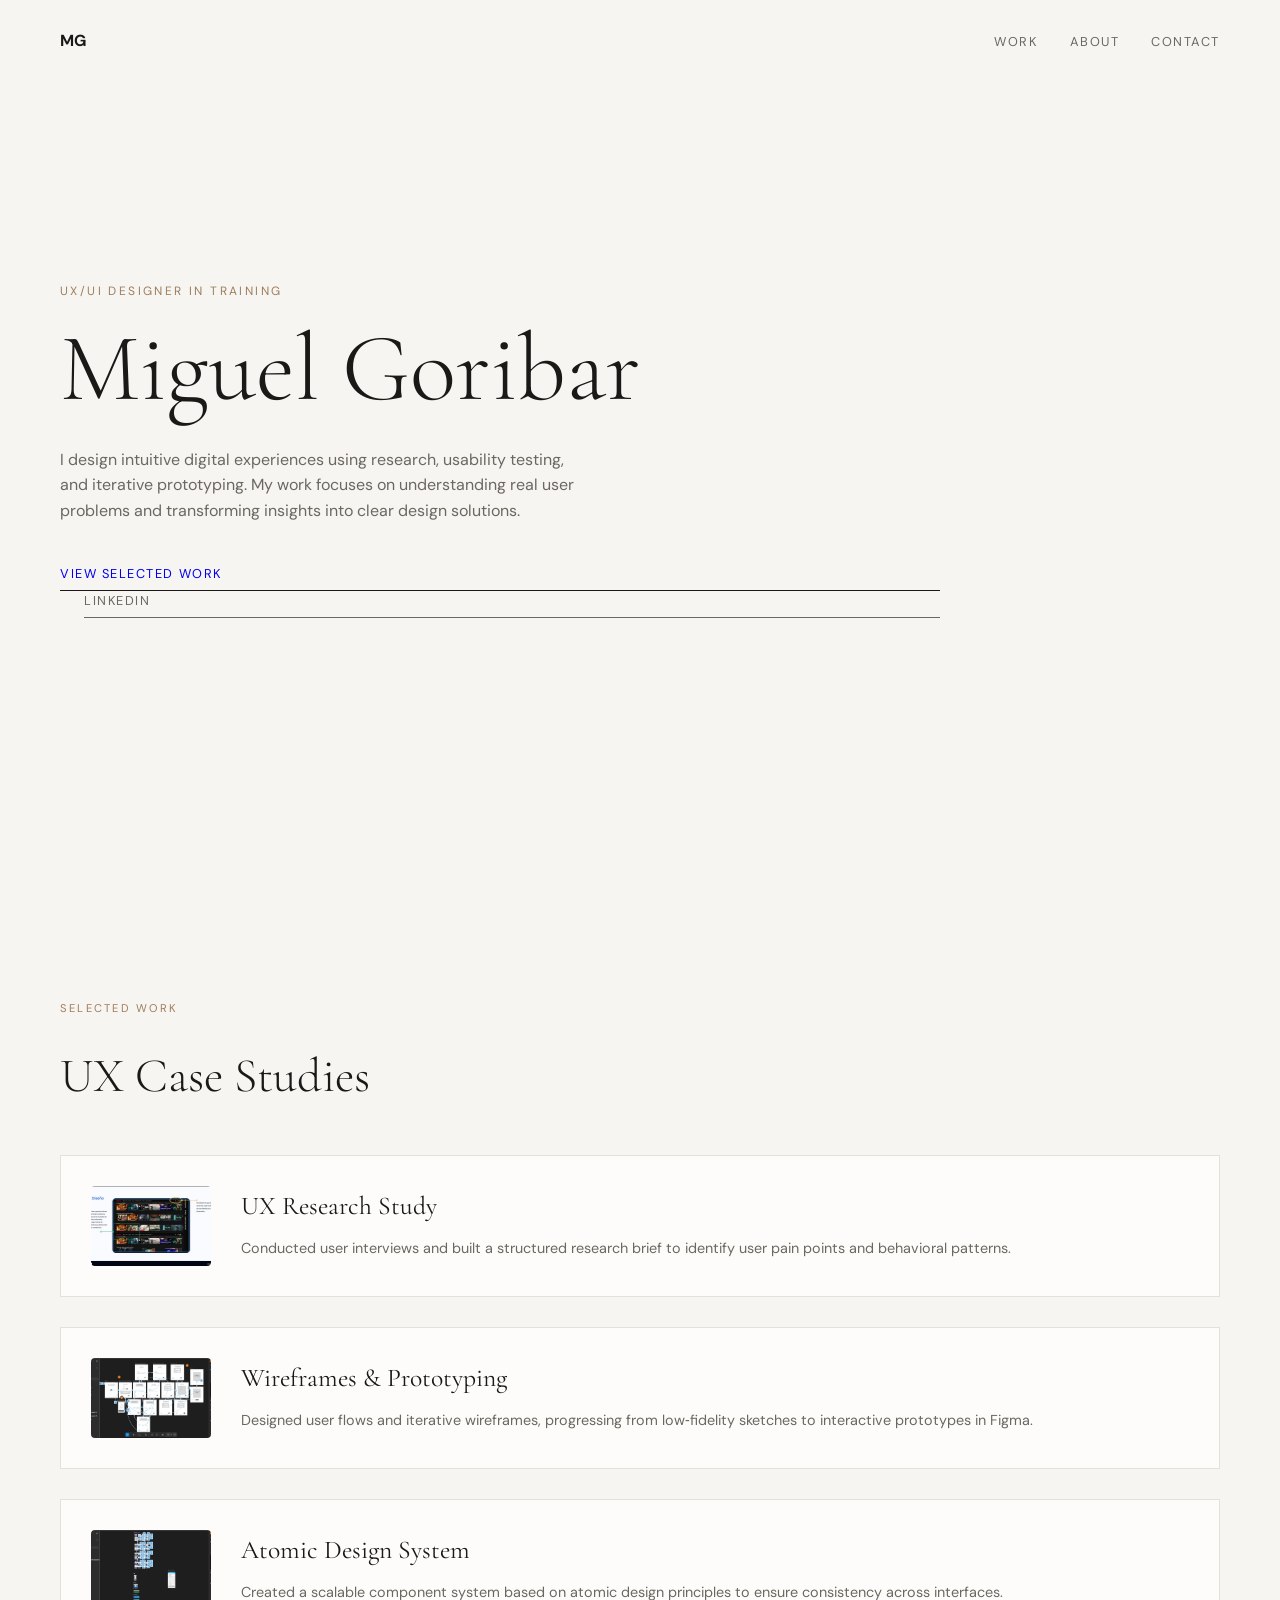
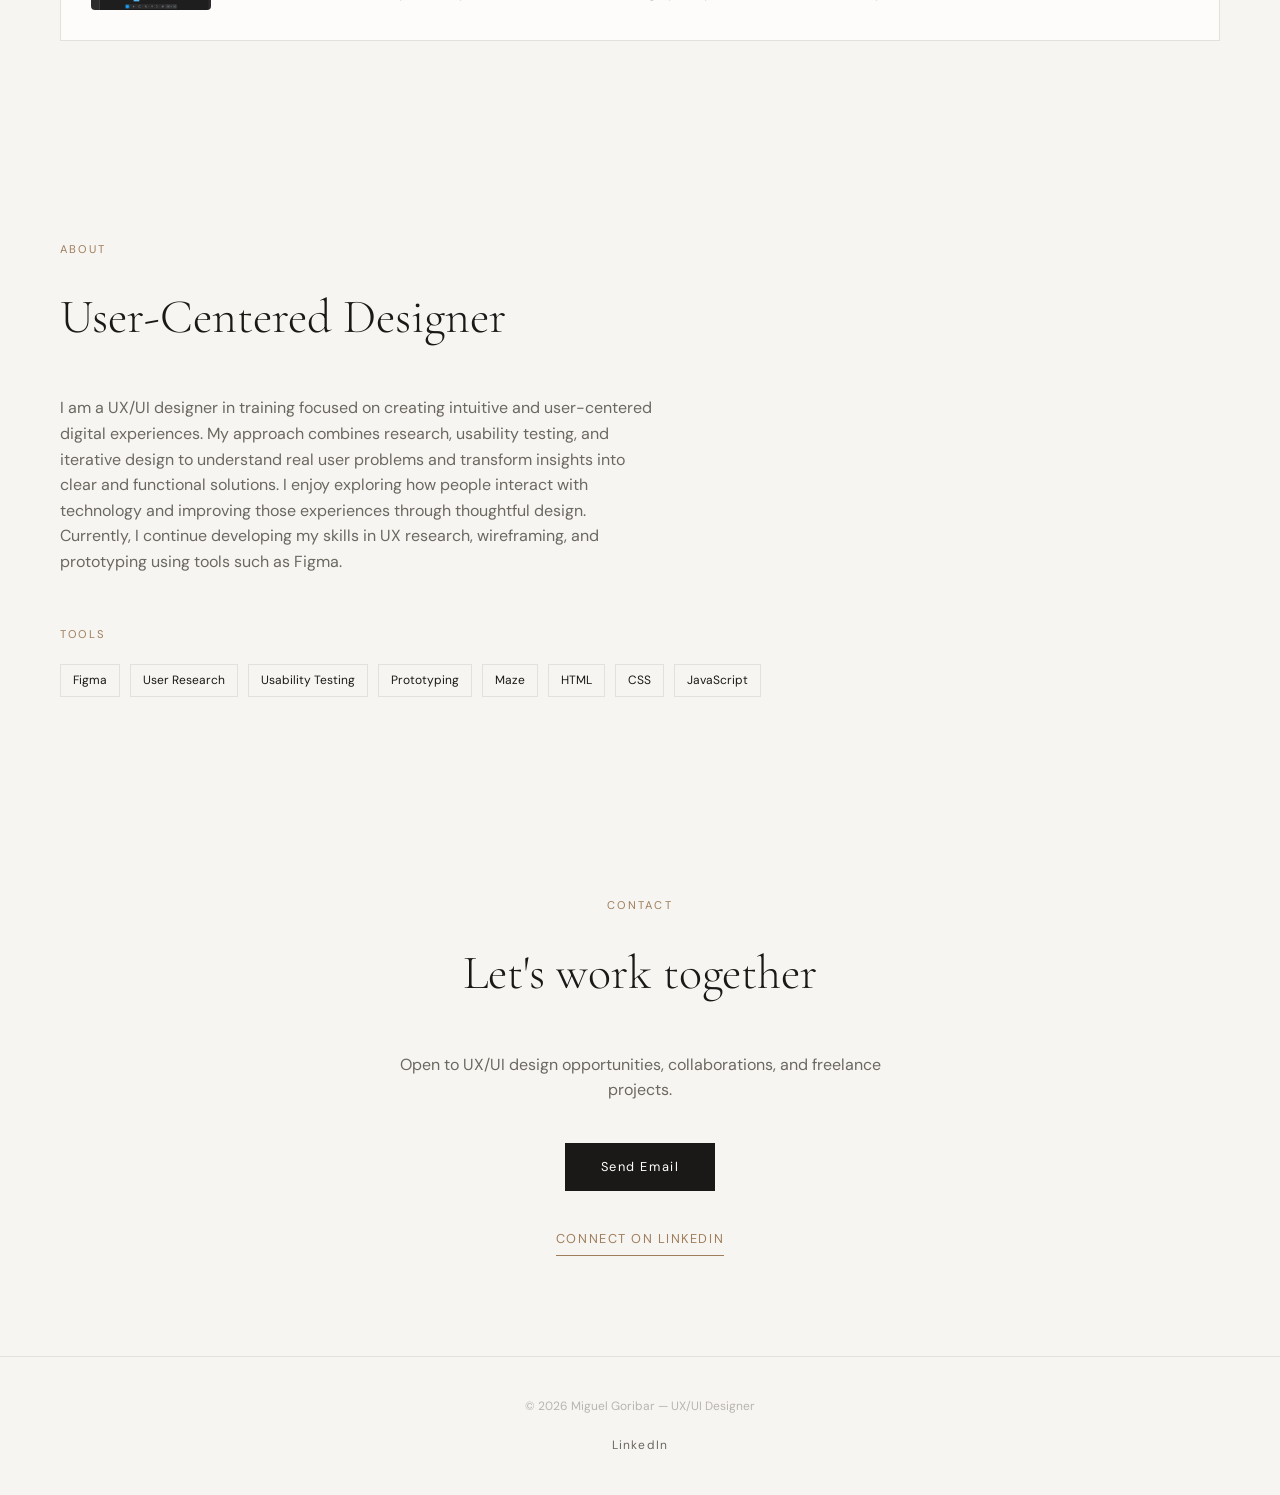
==== index.html @ 2a85ad06 "Add files via upload" ====
<!DOCTYPE html>
<html lang="en">
<head>
<meta charset="UTF-8">
<meta name="viewport" content="width=device-width, initial-scale=1.0">
<title>Miguel Goribar — UX/UI Designer</title>
<meta name="description" content="Portfolio of Miguel Goribar, a UX/UI Designer in training focused on research-driven design, usability, and intuitive digital experiences.">

<link href="https://fonts.googleapis.com/css2?family=Cormorant+Garamond:ital,wght@0,300;0,400;0,600;1,300;1,400&family=DM+Sans:wght@300;400;500&display=swap" rel="stylesheet">

<style>
*,*::before,*::after{box-sizing:border-box;margin:0;padding:0}

:root{
--bg:#F7F5F2;
--ink:#1A1917;
--ink-soft:#6B6860;
--ink-faint:#B8B5AF;
--accent:#C4A882;
--accent-dark:#9E7E5C;
--white:#FFFFFF;
--border:#E4E1DC;
--card-bg:#FDFCFA;
}

body{
background:var(--bg);
color:var(--ink);
font-family:'DM Sans',sans-serif;
line-height:1.6;
}

nav{
position:fixed;
top:0;
left:0;
right:0;
display:flex;
justify-content:space-between;
align-items:center;
padding:28px 60px;
background:rgba(247,245,242,0.9);
backdrop-filter:blur(10px);
z-index:100;
}

.nav-links{display:flex;gap:32px;list-style:none}
.nav-links a{text-decoration:none;color:var(--ink-soft);font-size:.8rem;letter-spacing:.12em;text-transform:uppercase}

#hero{
min-height:100vh;
display:flex;
flex-direction:column;
justify-content:center;
padding:0 60px;
max-width:1000px;
}

.hero-tag{
font-size:.75rem;
letter-spacing:.2em;
text-transform:uppercase;
color:var(--accent-dark);
margin-bottom:20px
}

h1{
font-family:'Cormorant Garamond',serif;
font-size:clamp(3rem,8vw,6rem);
font-weight:300;
line-height:1
}

.hero-desc{
margin-top:30px;
max-width:520px;
color:var(--ink-soft);
}

.hero-cta{
display:inline-block;
margin-top:40px;
text-decoration:none;
font-size:.8rem;
letter-spacing:.12em;
text-transform:uppercase;
border-bottom:1px solid var(--ink);
padding-bottom:6px
}

section{padding:100px 60px}

.section-label{
font-size:.7rem;
letter-spacing:.2em;
text-transform:uppercase;
color:var(--accent-dark);
margin-bottom:20px
}

h2{
font-family:'Cormorant Garamond',serif;
font-size:clamp(2rem,4vw,3rem);
font-weight:300;
margin-bottom:40px
}

.projects{
display:flex;
flex-direction:column;
gap:30px
}

.project-card{
display:grid;
grid-template-columns:120px 1fr;
gap:30px;
padding:30px;
background:var(--card-bg);
border:1px solid var(--border);
text-decoration:none;
color:inherit;
transition:.25s
}

.project-card:hover{border-color:var(--accent)}

.project-card img{
width:120px;
height:80px;
object-fit:cover;
border-radius:4px
}

.project-title{
font-family:'Cormorant Garamond',serif;
font-size:1.6rem;
margin-bottom:10px
}

.project-desc{
font-size:.9rem;
color:var(--ink-soft)
}

.skills{
display:flex;
flex-wrap:wrap;
gap:10px
}

.skill{
border:1px solid var(--border);
padding:6px 12px;
font-size:.75rem
}

#contact{text-align:center}

.contact-btn{
display:inline-block;
margin-top:40px;
padding:14px 36px;
background:var(--ink);
color:white;
text-decoration:none;
letter-spacing:.12em;
font-size:.8rem
}

footer{
padding:40px 60px;
border-top:1px solid var(--border);
font-size:.75rem;
color:var(--ink-faint);
text-align:center
}

@media(max-width:800px){
nav{padding:20px}
section{padding:80px 20px}
#hero{padding:0 20px}
.project-card{grid-template-columns:1fr}
.project-card img{width:100%;height:180px}
}

.linkedin-btn{
display:inline-block;
margin-left:24px;
text-decoration:none;
font-size:.8rem;
letter-spacing:.12em;
text-transform:uppercase;
border-bottom:1px solid var(--ink-soft);
padding-bottom:6px;
color:var(--ink-soft);
transition:.25s;
}

.linkedin-btn:hover{
color:var(--ink);
border-color:var(--ink);
}

.contact-linkedin{
display:inline-block;
margin-top:12px;
text-decoration:none;
font-size:.8rem;
letter-spacing:.12em;
text-transform:uppercase;
color:var(--accent-dark);
border-bottom:1px solid var(--accent-dark);
padding-bottom:6px;
}

.contact-linkedin:hover{
color:var(--ink);
border-color:var(--ink);
}

.footer-linkedin{
text-decoration:none;
color:var(--ink-soft);
font-size:.75rem;
letter-spacing:.1em;
}

.footer-linkedin:hover{
color:var(--ink);
}

/* --- Smooth Animations --- */

.hero-tag,
h1,
.hero-desc,
.hero-cta{
opacity:0;
transform:translateY(20px);
animation:fadeUp .8s ease forwards;
}

h1{animation-delay:.15s}
.hero-desc{animation-delay:.3s}
.hero-cta{animation-delay:.45s}

@keyframes fadeUp{
from{opacity:0;transform:translateY(20px)}
to{opacity:1;transform:translateY(0)}
}

.project-card{
transition:transform .35s ease, box-shadow .35s ease, border-color .25s ease;
}

.project-card:hover{
transform:translateY(-6px);
box-shadow:0 12px 30px rgba(0,0,0,0.06);
}

.reveal{
opacity:0;
transform:translateY(30px);
transition:all .8s ease;
}

.reveal.visible{
opacity:1;
transform:translateY(0);
}

.nav-links a{
position:relative;
}

.nav-links a::after{
content:"";
position:absolute;
left:0;
bottom:-6px;
width:0%;
height:1px;
background:var(--ink);
transition:width .3s ease;
}

.nav-links a:hover::after{
width:100%;
}

</style>

<script>

/* Scroll reveal animation */

const observer = new IntersectionObserver((entries)=>{
entries.forEach(entry=>{
if(entry.isIntersecting){
entry.target.classList.add("visible");
}
});
},{threshold:0.15});

window.addEventListener("DOMContentLoaded",()=>{

const sections=document.querySelectorAll("section, .project-card, .skills span");

sections.forEach(el=>{
el.classList.add("reveal");
observer.observe(el);
});

});

</script>
</head>

<body>

<nav>
<div><strong>MG</strong></div>
<ul class="nav-links">
<li><a href="#work">Work</a></li>
<li><a href="#about">About</a></li>
<li><a href="#contact">Contact</a></li>
</ul>
</nav>

<section id="hero">
<div class="hero-tag">UX/UI Designer in Training</div>
<h1>Miguel Goribar</h1>
<p class="hero-desc">
I design intuitive digital experiences using research, usability testing, and iterative prototyping. My work focuses on understanding real user problems and transforming insights into clear design solutions.
</p>
<a class="hero-cta" href="#work">View Selected Work</a>
<a class="linkedin-btn fade-up fade-delay-3"
href="https://linkedin.com/in/miguel-goribar"
target="_blank">
LinkedIn
</a>
</section>

<section id="work">
<div class="section-label">Selected Work</div>
<h2>UX Case Studies</h2>

<div class="projects">

<a class="project-card" href="project-research.html">
<img src="images/research-project.jpg" alt="UX research case study preview">
<div>
<div class="project-title">UX Research Study</div>
<p class="project-desc">Conducted user interviews and built a structured research brief to identify user pain points and behavioral patterns.</p>
</div>
</a>

<a class="project-card" href="project-wireframe.html">
<img src="images/wireframe-project.jpg" alt="Wireframe and prototype design preview">
<div>
<div class="project-title">Wireframes & Prototyping</div>
<p class="project-desc">Designed user flows and iterative wireframes, progressing from low‑fidelity sketches to interactive prototypes in Figma.</p>
</div>
</a>

<a class="project-card" href="project-design-system.html">
<img src="images/design-system.jpg" alt="Atomic design system project preview">
<div>
<div class="project-title">Atomic Design System</div>
<p class="project-desc">Created a scalable component system based on atomic design principles to ensure consistency across interfaces.</p>
</div>
</a>

</div>
</section>

<section id="about">
<div class="section-label">About</div>
<h2>User‑Centered Designer</h2>
<p style="max-width:600px;color:var(--ink-soft)">

I am a UX/UI designer in training focused on creating intuitive and user-centered digital experiences. My approach combines research, usability testing, and iterative design to understand real user problems and transform insights into clear and functional solutions. I enjoy exploring how people interact with technology and improving those experiences through thoughtful design. Currently, I continue developing my skills in UX research, wireframing, and prototyping using tools such as Figma.
</p>

<br><br>

<div class="section-label">Tools</div>
<div class="skills">
<span class="skill">Figma</span>
<span class="skill">User Research</span>
<span class="skill">Usability Testing</span>
<span class="skill">Prototyping</span>
<span class="skill">Maze</span>
<span class="skill">HTML</span>
<span class="skill">CSS</span>
<span class="skill">JavaScript</span>
</div>
</section>

<section id="contact">
<div class="section-label">Contact</div>
<h2>Let's work together</h2>
<p style="color:var(--ink-soft);max-width:500px;margin:auto">
Open to UX/UI design opportunities, collaborations, and freelance projects.
</p>
<a class="contact-btn" href="mailto:gorilaz_258@hotmail.com">Send Email</a>
<br><br>

<a class="contact-linkedin"
href="https://linkedin.com/in/miguel-goribar"
target="_blank">
Connect on LinkedIn
</a>
</section>

<footer>

© 2026 Miguel Goribar — UX/UI Designer

<br><br>

<a class="footer-linkedin"
href="https://linkedin.com/in/miguel-goribar"
target="_blank">
LinkedIn
</a>

</footer>

</body>
</html>
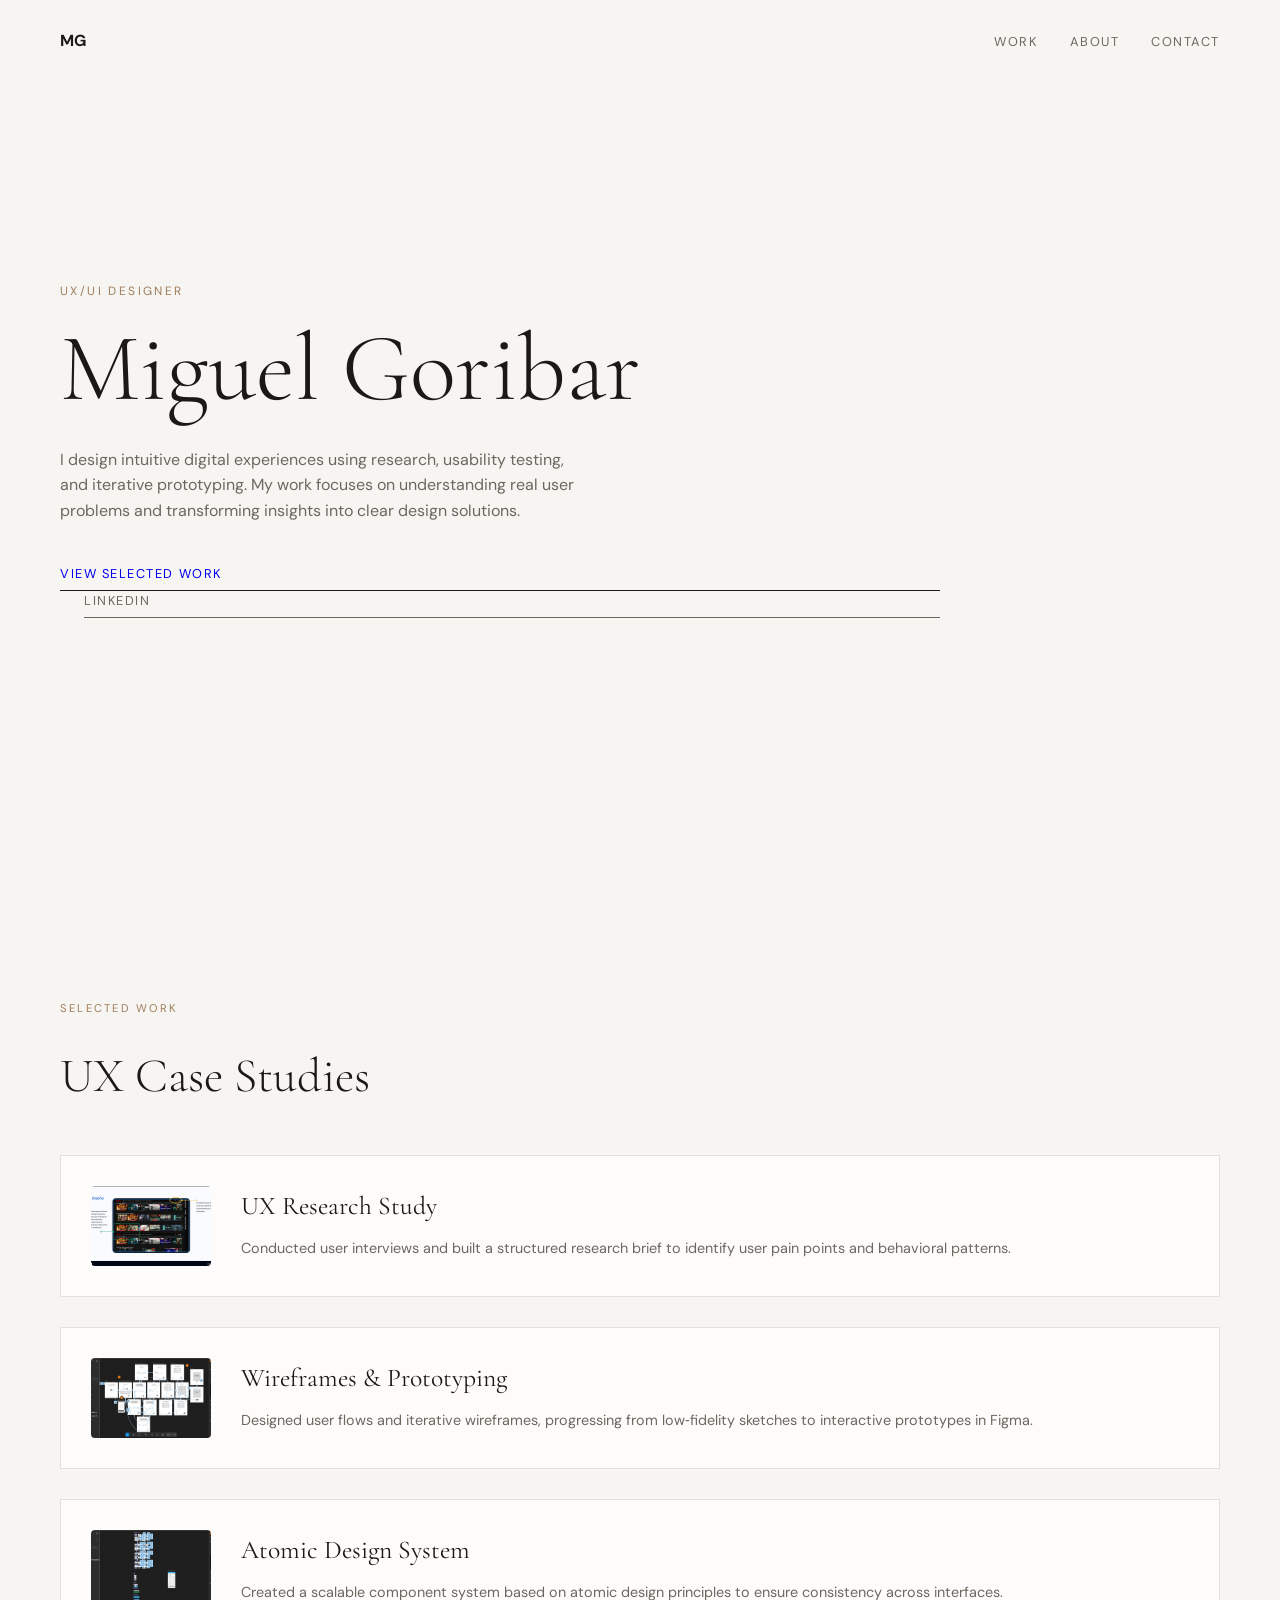
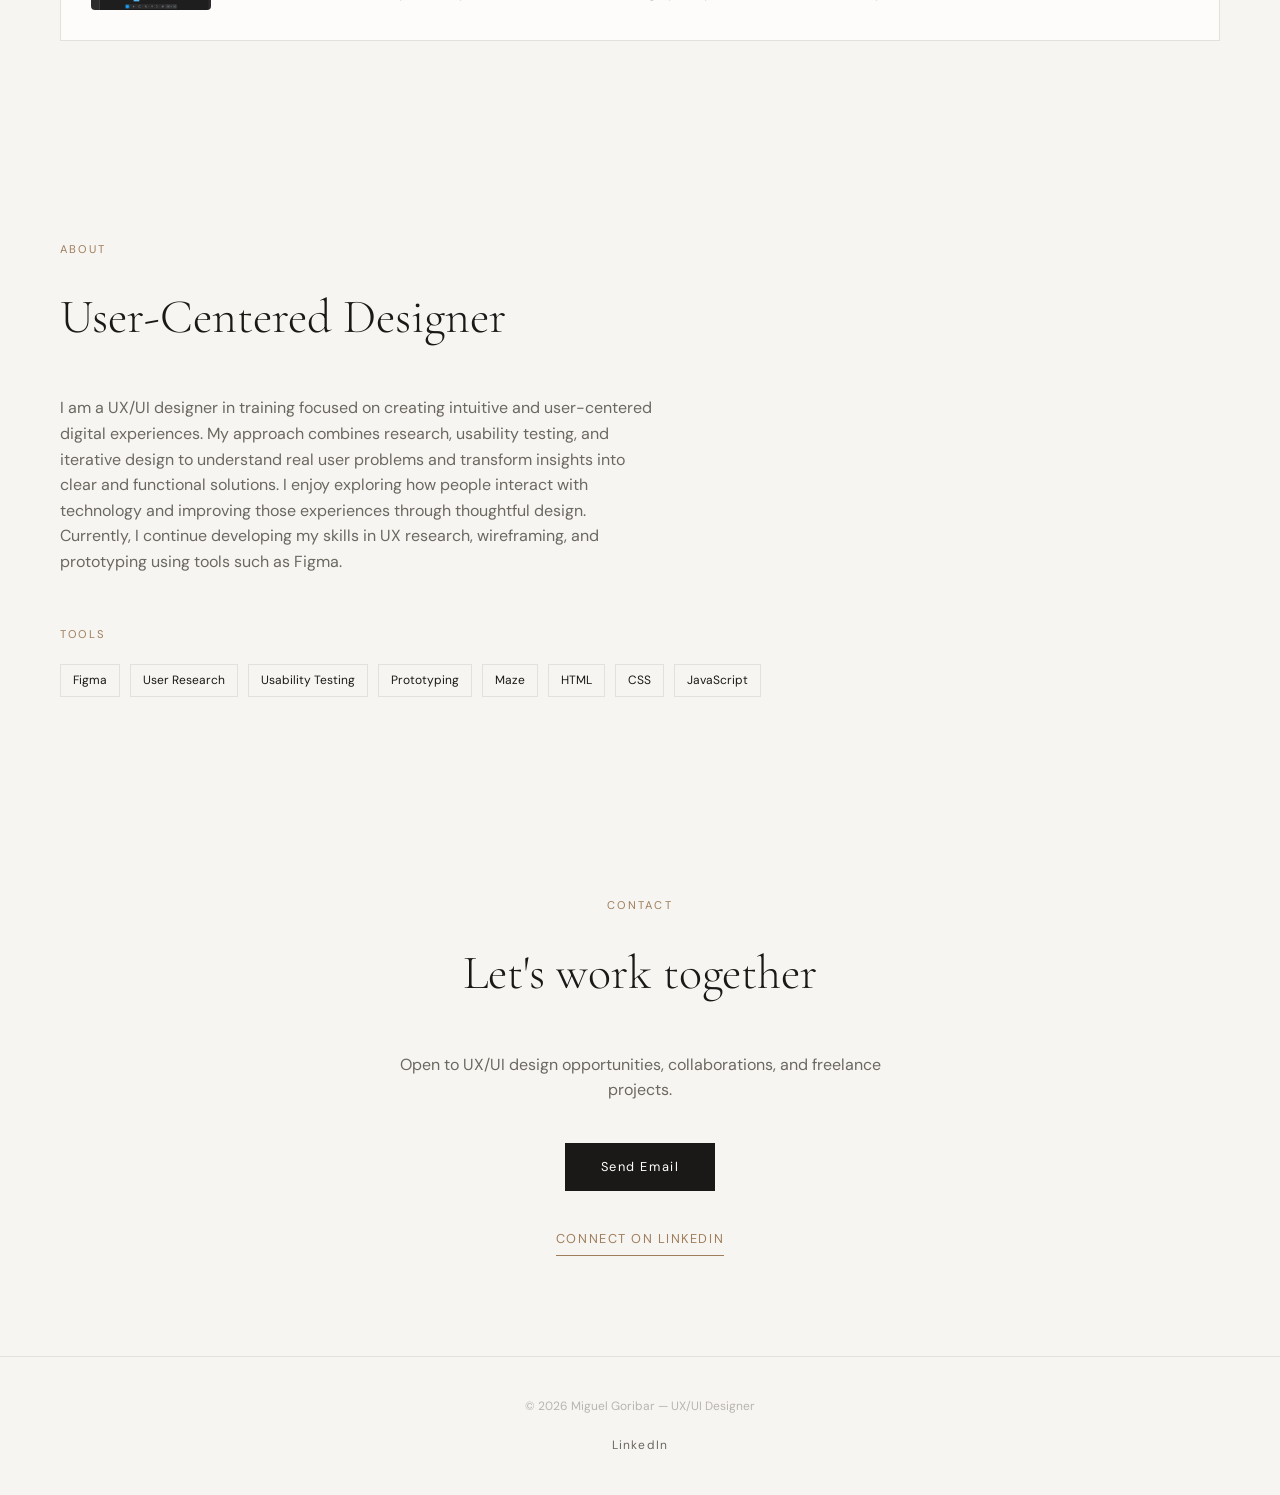
==== commit e435e968: "Add files via upload" ====
--- a/index.html
+++ b/index.html
@@ -329,7 +329,7 @@
 </nav>
 
 <section id="hero">
-<div class="hero-tag">UX/UI Designer in Training</div>
+<div class="hero-tag">UX/UI Designer </div>
 <h1>Miguel Goribar</h1>
 <p class="hero-desc">
 I design intuitive digital experiences using research, usability testing, and iterative prototyping. My work focuses on understanding real user problems and transforming insights into clear design solutions.
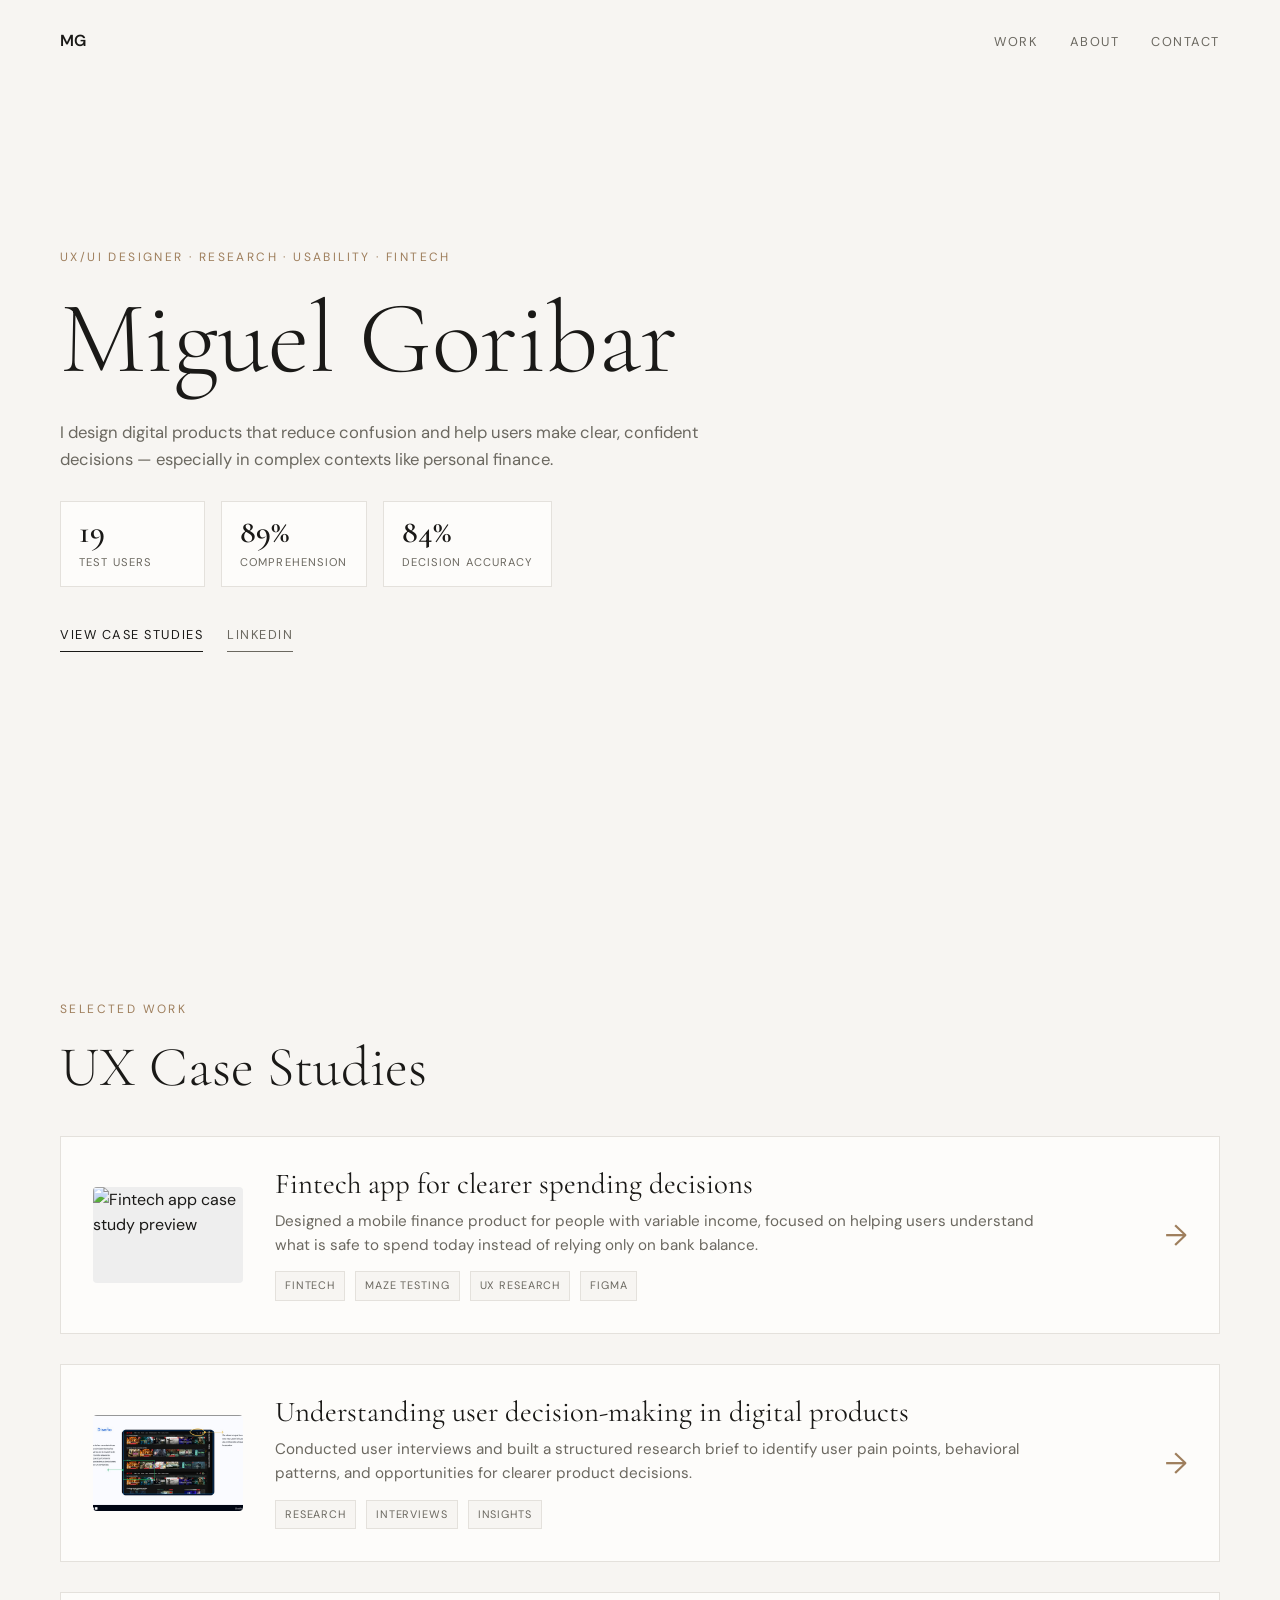
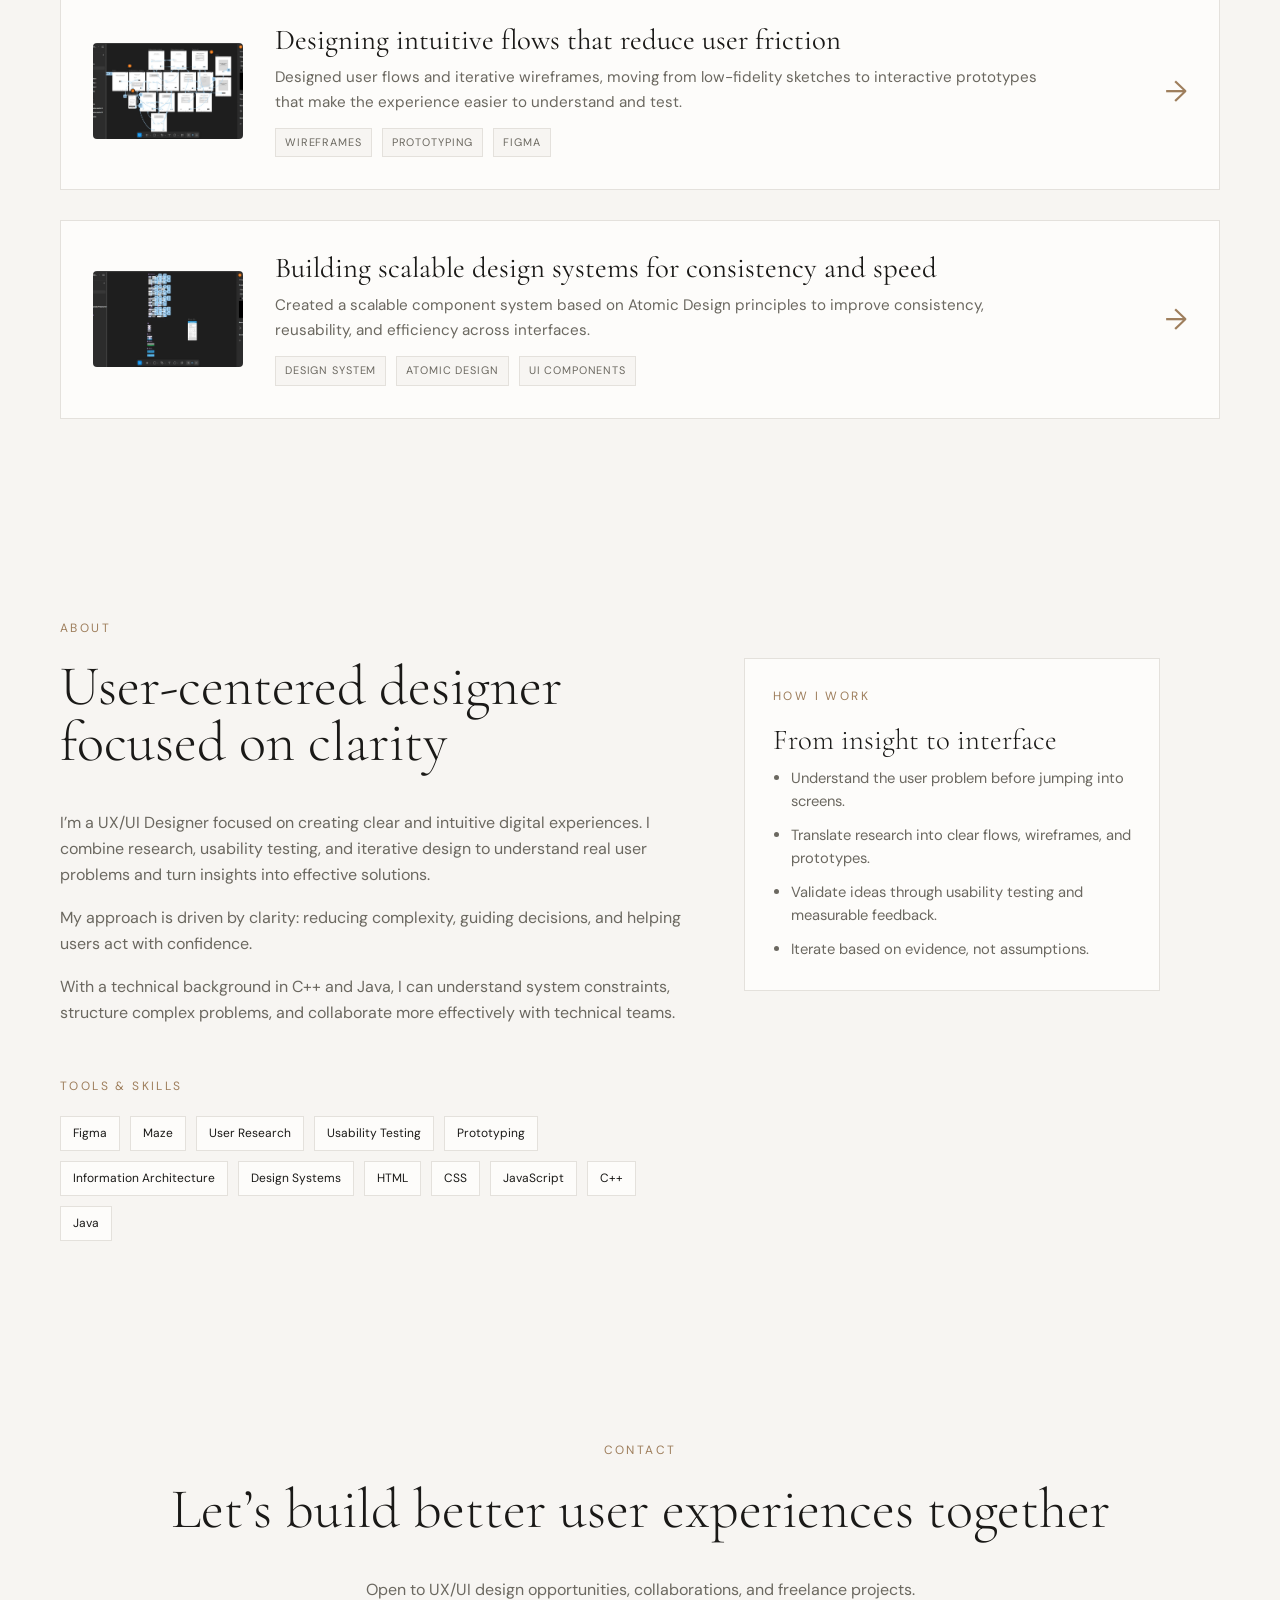
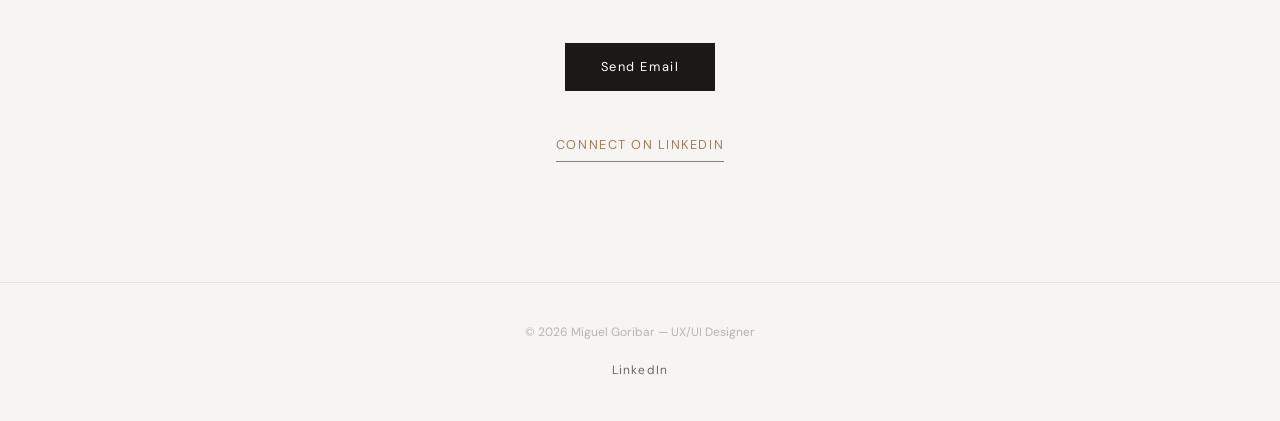
==== commit 90eff8e7: "Add files via upload" ====
--- a/index.html
+++ b/index.html
@@ -1,432 +1,370 @@
-<!DOCTYPE html>
-<html lang="en">
-<head>
-<meta charset="UTF-8">
-<meta name="viewport" content="width=device-width, initial-scale=1.0">
-<title>Miguel Goribar — UX/UI Designer</title>
-<meta name="description" content="Portfolio of Miguel Goribar, a UX/UI Designer in training focused on research-driven design, usability, and intuitive digital experiences.">
-
-<link href="https://fonts.googleapis.com/css2?family=Cormorant+Garamond:ital,wght@0,300;0,400;0,600;1,300;1,400&family=DM+Sans:wght@300;400;500&display=swap" rel="stylesheet">
-
-<style>
-*,*::before,*::after{box-sizing:border-box;margin:0;padding:0}
-
-:root{
---bg:#F7F5F2;
---ink:#1A1917;
---ink-soft:#6B6860;
---ink-faint:#B8B5AF;
---accent:#C4A882;
---accent-dark:#9E7E5C;
---white:#FFFFFF;
---border:#E4E1DC;
---card-bg:#FDFCFA;
-}
-
-body{
-background:var(--bg);
-color:var(--ink);
-font-family:'DM Sans',sans-serif;
-line-height:1.6;
-}
-
-nav{
-position:fixed;
-top:0;
-left:0;
-right:0;
-display:flex;
-justify-content:space-between;
-align-items:center;
-padding:28px 60px;
-background:rgba(247,245,242,0.9);
-backdrop-filter:blur(10px);
-z-index:100;
-}
-
-.nav-links{display:flex;gap:32px;list-style:none}
-.nav-links a{text-decoration:none;color:var(--ink-soft);font-size:.8rem;letter-spacing:.12em;text-transform:uppercase}
-
-#hero{
-min-height:100vh;
-display:flex;
-flex-direction:column;
-justify-content:center;
-padding:0 60px;
-max-width:1000px;
-}
-
-.hero-tag{
-font-size:.75rem;
-letter-spacing:.2em;
-text-transform:uppercase;
-color:var(--accent-dark);
-margin-bottom:20px
-}
-
-h1{
-font-family:'Cormorant Garamond',serif;
-font-size:clamp(3rem,8vw,6rem);
-font-weight:300;
-line-height:1
-}
-
-.hero-desc{
-margin-top:30px;
-max-width:520px;
-color:var(--ink-soft);
-}
-
-.hero-cta{
-display:inline-block;
-margin-top:40px;
-text-decoration:none;
-font-size:.8rem;
-letter-spacing:.12em;
-text-transform:uppercase;
-border-bottom:1px solid var(--ink);
-padding-bottom:6px
-}
-
-section{padding:100px 60px}
-
-.section-label{
-font-size:.7rem;
-letter-spacing:.2em;
-text-transform:uppercase;
-color:var(--accent-dark);
-margin-bottom:20px
-}
-
-h2{
-font-family:'Cormorant Garamond',serif;
-font-size:clamp(2rem,4vw,3rem);
-font-weight:300;
-margin-bottom:40px
-}
-
-.projects{
-display:flex;
-flex-direction:column;
-gap:30px
-}
-
-.project-card{
-display:grid;
-grid-template-columns:120px 1fr;
-gap:30px;
-padding:30px;
-background:var(--card-bg);
-border:1px solid var(--border);
-text-decoration:none;
-color:inherit;
-transition:.25s
-}
-
-.project-card:hover{border-color:var(--accent)}
-
-.project-card img{
-width:120px;
-height:80px;
-object-fit:cover;
-border-radius:4px
-}
-
-.project-title{
-font-family:'Cormorant Garamond',serif;
-font-size:1.6rem;
-margin-bottom:10px
-}
-
-.project-desc{
-font-size:.9rem;
-color:var(--ink-soft)
-}
-
-.skills{
-display:flex;
-flex-wrap:wrap;
-gap:10px
-}
-
-.skill{
-border:1px solid var(--border);
-padding:6px 12px;
-font-size:.75rem
-}
-
-#contact{text-align:center}
-
-.contact-btn{
-display:inline-block;
-margin-top:40px;
-padding:14px 36px;
-background:var(--ink);
-color:white;
-text-decoration:none;
-letter-spacing:.12em;
-font-size:.8rem
-}
-
-footer{
-padding:40px 60px;
-border-top:1px solid var(--border);
-font-size:.75rem;
-color:var(--ink-faint);
-text-align:center
-}
-
-@media(max-width:800px){
-nav{padding:20px}
-section{padding:80px 20px}
-#hero{padding:0 20px}
-.project-card{grid-template-columns:1fr}
-.project-card img{width:100%;height:180px}
-}
-
-.linkedin-btn{
-display:inline-block;
-margin-left:24px;
-text-decoration:none;
-font-size:.8rem;
-letter-spacing:.12em;
-text-transform:uppercase;
-border-bottom:1px solid var(--ink-soft);
-padding-bottom:6px;
-color:var(--ink-soft);
-transition:.25s;
-}
-
-.linkedin-btn:hover{
-color:var(--ink);
-border-color:var(--ink);
-}
-
-.contact-linkedin{
-display:inline-block;
-margin-top:12px;
-text-decoration:none;
-font-size:.8rem;
-letter-spacing:.12em;
-text-transform:uppercase;
-color:var(--accent-dark);
-border-bottom:1px solid var(--accent-dark);
-padding-bottom:6px;
-}
-
-.contact-linkedin:hover{
-color:var(--ink);
-border-color:var(--ink);
-}
-
-.footer-linkedin{
-text-decoration:none;
-color:var(--ink-soft);
-font-size:.75rem;
-letter-spacing:.1em;
-}
-
-.footer-linkedin:hover{
-color:var(--ink);
-}
-
-/* --- Smooth Animations --- */
-
-.hero-tag,
-h1,
-.hero-desc,
-.hero-cta{
-opacity:0;
-transform:translateY(20px);
-animation:fadeUp .8s ease forwards;
-}
-
-h1{animation-delay:.15s}
-.hero-desc{animation-delay:.3s}
-.hero-cta{animation-delay:.45s}
-
-@keyframes fadeUp{
-from{opacity:0;transform:translateY(20px)}
-to{opacity:1;transform:translateY(0)}
-}
-
-.project-card{
-transition:transform .35s ease, box-shadow .35s ease, border-color .25s ease;
-}
-
-.project-card:hover{
-transform:translateY(-6px);
-box-shadow:0 12px 30px rgba(0,0,0,0.06);
-}
-
-.reveal{
-opacity:0;
-transform:translateY(30px);
-transition:all .8s ease;
-}
-
-.reveal.visible{
-opacity:1;
-transform:translateY(0);
-}
-
-.nav-links a{
-position:relative;
-}
-
-.nav-links a::after{
-content:"";
-position:absolute;
-left:0;
-bottom:-6px;
-width:0%;
-height:1px;
-background:var(--ink);
-transition:width .3s ease;
-}
-
-.nav-links a:hover::after{
-width:100%;
-}
-
-</style>
-
-<script>
-
-/* Scroll reveal animation */
-
-const observer = new IntersectionObserver((entries)=>{
-entries.forEach(entry=>{
-if(entry.isIntersecting){
-entry.target.classList.add("visible");
-}
-});
-},{threshold:0.15});
-
-window.addEventListener("DOMContentLoaded",()=>{
-
-const sections=document.querySelectorAll("section, .project-card, .skills span");
-
-sections.forEach(el=>{
-el.classList.add("reveal");
-observer.observe(el);
-});
-
-});
-
-</script>
-</head>
-
-<body>
-
-<nav>
-<div><strong>MG</strong></div>
-<ul class="nav-links">
-<li><a href="#work">Work</a></li>
-<li><a href="#about">About</a></li>
-<li><a href="#contact">Contact</a></li>
-</ul>
-</nav>
-
-<section id="hero">
-<div class="hero-tag">UX/UI Designer </div>
-<h1>Miguel Goribar</h1>
-<p class="hero-desc">
-I design intuitive digital experiences using research, usability testing, and iterative prototyping. My work focuses on understanding real user problems and transforming insights into clear design solutions.
-</p>
-<a class="hero-cta" href="#work">View Selected Work</a>
-<a class="linkedin-btn fade-up fade-delay-3"
-href="https://linkedin.com/in/miguel-goribar"
-target="_blank">
-LinkedIn
-</a>
-</section>
-
-<section id="work">
-<div class="section-label">Selected Work</div>
-<h2>UX Case Studies</h2>
-
-<div class="projects">
-
-<a class="project-card" href="project-research.html">
-<img src="images/research-project.jpg" alt="UX research case study preview">
-<div>
-<div class="project-title">UX Research Study</div>
-<p class="project-desc">Conducted user interviews and built a structured research brief to identify user pain points and behavioral patterns.</p>
-</div>
-</a>
-
-<a class="project-card" href="project-wireframe.html">
-<img src="images/wireframe-project.jpg" alt="Wireframe and prototype design preview">
-<div>
-<div class="project-title">Wireframes & Prototyping</div>
-<p class="project-desc">Designed user flows and iterative wireframes, progressing from low‑fidelity sketches to interactive prototypes in Figma.</p>
-</div>
-</a>
-
-<a class="project-card" href="project-design-system.html">
-<img src="images/design-system.jpg" alt="Atomic design system project preview">
-<div>
-<div class="project-title">Atomic Design System</div>
-<p class="project-desc">Created a scalable component system based on atomic design principles to ensure consistency across interfaces.</p>
-</div>
-</a>
-
-</div>
-</section>
-
-<section id="about">
-<div class="section-label">About</div>
-<h2>User‑Centered Designer</h2>
-<p style="max-width:600px;color:var(--ink-soft)">
-
-I am a UX/UI designer in training focused on creating intuitive and user-centered digital experiences. My approach combines research, usability testing, and iterative design to understand real user problems and transform insights into clear and functional solutions. I enjoy exploring how people interact with technology and improving those experiences through thoughtful design. Currently, I continue developing my skills in UX research, wireframing, and prototyping using tools such as Figma.
-</p>
-
-<br><br>
-
-<div class="section-label">Tools</div>
-<div class="skills">
-<span class="skill">Figma</span>
-<span class="skill">User Research</span>
-<span class="skill">Usability Testing</span>
-<span class="skill">Prototyping</span>
-<span class="skill">Maze</span>
-<span class="skill">HTML</span>
-<span class="skill">CSS</span>
-<span class="skill">JavaScript</span>
-</div>
-</section>
-
-<section id="contact">
-<div class="section-label">Contact</div>
-<h2>Let's work together</h2>
-<p style="color:var(--ink-soft);max-width:500px;margin:auto">
-Open to UX/UI design opportunities, collaborations, and freelance projects.
-</p>
-<a class="contact-btn" href="mailto:gorilaz_258@hotmail.com">Send Email</a>
-<br><br>
-
-<a class="contact-linkedin"
-href="https://linkedin.com/in/miguel-goribar"
-target="_blank">
-Connect on LinkedIn
-</a>
-</section>
-
-<footer>
-
-© 2026 Miguel Goribar — UX/UI Designer
-
-<br><br>
-
-<a class="footer-linkedin"
-href="https://linkedin.com/in/miguel-goribar"
-target="_blank">
-LinkedIn
-</a>
-
-</footer>
-
-</body>
-</html>
+<!DOCTYPE html>
+<html lang="en">
+<head>
+<meta charset="UTF-8">
+<meta name="viewport" content="width=device-width, initial-scale=1.0">
+<title>Miguel Goribar — UX/UI Designer</title>
+<meta name="description" content="Portfolio of Miguel Goribar, UX/UI Designer focused on research-driven design, usability testing, fintech, and decision-focused digital products.">
+<meta name="keywords" content="UX UI Designer, UX Research, Usability Testing, Figma, Maze, Fintech, Product Design, User-Centered Design, Design Systems">
+
+<link href="https://fonts.googleapis.com/css2?family=Cormorant+Garamond:ital,wght@0,300;0,400;0,600;1,300;1,400&family=DM+Sans:wght@300;400;500;600&display=swap" rel="stylesheet">
+
+<style>
+*,*::before,*::after{box-sizing:border-box;margin:0;padding:0}
+
+:root{
+--bg:#F7F5F2;
+--ink:#1A1917;
+--ink-soft:#6B6860;
+--ink-faint:#B8B5AF;
+--accent:#C4A882;
+--accent-dark:#9E7E5C;
+--white:#FFFFFF;
+--border:#E4E1DC;
+--card-bg:#FDFCFA;
+--success:#2F8F6B;
+}
+
+html{scroll-behavior:smooth}
+
+body{
+background:var(--bg);
+color:var(--ink);
+font-family:'DM Sans',sans-serif;
+line-height:1.6;
+}
+
+nav{
+position:fixed;
+top:0;
+left:0;
+right:0;
+display:flex;
+justify-content:space-between;
+align-items:center;
+padding:28px 60px;
+background:rgba(247,245,242,0.92);
+backdrop-filter:blur(10px);
+z-index:100;
+}
+
+.logo{font-weight:600;letter-spacing:.02em}
+.nav-links{display:flex;gap:32px;list-style:none}
+.nav-links a{text-decoration:none;color:var(--ink-soft);font-size:.8rem;letter-spacing:.12em;text-transform:uppercase;position:relative}
+.nav-links a::after{content:"";position:absolute;left:0;bottom:-6px;width:0%;height:1px;background:var(--ink);transition:width .3s ease}
+.nav-links a:hover::after{width:100%}
+
+#hero{
+min-height:100vh;
+display:flex;
+flex-direction:column;
+justify-content:center;
+padding:0 60px;
+max-width:1080px;
+}
+
+.hero-tag,.section-label{
+font-size:.75rem;
+letter-spacing:.2em;
+text-transform:uppercase;
+color:var(--accent-dark);
+margin-bottom:20px;
+}
+
+h1,h2,h3{
+font-family:'Cormorant Garamond',serif;
+font-weight:300;
+line-height:1;
+}
+
+h1{font-size:clamp(3.4rem,8vw,6.4rem)}
+h2{font-size:clamp(2.4rem,4.4vw,3.8rem);margin-bottom:40px}
+h3{font-size:1.8rem;margin-bottom:12px}
+
+.hero-desc{
+margin-top:30px;
+max-width:650px;
+color:var(--ink-soft);
+font-size:1.04rem;
+}
+
+.hero-proof{
+display:flex;
+flex-wrap:wrap;
+gap:16px;
+margin-top:28px;
+}
+
+.metric{
+border:1px solid var(--border);
+background:var(--card-bg);
+padding:14px 18px;
+min-width:145px;
+}
+
+.metric strong{
+display:block;
+font-family:'Cormorant Garamond',serif;
+font-size:2rem;
+line-height:1;
+font-weight:600;
+color:var(--ink);
+}
+
+.metric span{
+display:block;
+font-size:.7rem;
+letter-spacing:.1em;
+text-transform:uppercase;
+color:var(--ink-soft);
+margin-top:6px;
+}
+
+.hero-actions{display:flex;align-items:center;gap:24px;margin-top:38px;flex-wrap:wrap}
+.hero-cta,.linkedin-btn{
+display:inline-block;
+text-decoration:none;
+font-size:.8rem;
+letter-spacing:.12em;
+text-transform:uppercase;
+border-bottom:1px solid var(--ink);
+padding-bottom:6px;
+color:var(--ink);
+transition:.25s;
+}
+.linkedin-btn{border-color:var(--ink-soft);color:var(--ink-soft)}
+.hero-cta:hover,.linkedin-btn:hover{color:var(--accent-dark);border-color:var(--accent-dark)}
+
+section{padding:100px 60px}
+
+.projects{
+display:flex;
+flex-direction:column;
+gap:30px;
+}
+
+.project-card{
+display:grid;
+grid-template-columns:150px 1fr auto;
+gap:32px;
+align-items:center;
+padding:32px;
+background:var(--card-bg);
+border:1px solid var(--border);
+text-decoration:none;
+color:inherit;
+transition:transform .35s ease, box-shadow .35s ease, border-color .25s ease;
+}
+
+.project-card:hover{transform:translateY(-6px);box-shadow:0 12px 30px rgba(0,0,0,0.06);border-color:var(--accent)}
+.project-card img{width:150px;height:96px;object-fit:cover;border-radius:4px;background:#eee}
+.project-title{font-family:'Cormorant Garamond',serif;font-size:1.8rem;margin-bottom:10px;line-height:1.05}
+.project-desc{font-size:.95rem;color:var(--ink-soft);max-width:780px}
+.project-meta{display:flex;gap:10px;flex-wrap:wrap;margin-top:14px}
+.badge{border:1px solid var(--border);padding:5px 9px;font-size:.68rem;letter-spacing:.08em;text-transform:uppercase;color:var(--ink-soft);background:var(--bg)}
+.project-arrow{font-size:1.8rem;color:var(--accent-dark)}
+
+.about-grid{display:grid;grid-template-columns:1.2fr .8fr;gap:60px;align-items:start;max-width:1100px}
+.about-copy{max-width:720px;color:var(--ink-soft);font-size:1rem}
+.about-copy p+p{margin-top:18px}
+
+.skills{display:flex;flex-wrap:wrap;gap:10px;margin-top:18px}
+.skill{border:1px solid var(--border);padding:7px 12px;font-size:.75rem;background:var(--card-bg)}
+
+.value-card{background:var(--card-bg);border:1px solid var(--border);padding:28px}
+.value-card ul{padding-left:18px;color:var(--ink-soft);font-size:.92rem}
+.value-card li+li{margin-top:10px}
+
+#contact{text-align:center;padding-bottom:120px}
+.contact-btn{
+display:inline-block;
+margin-top:40px;
+padding:14px 36px;
+background:var(--ink);
+color:white;
+text-decoration:none;
+letter-spacing:.12em;
+font-size:.8rem;
+transition:.25s;
+}
+.contact-btn:hover{background:var(--accent-dark)}
+.contact-linkedin{display:inline-block;margin-top:18px;text-decoration:none;font-size:.8rem;letter-spacing:.12em;text-transform:uppercase;color:var(--accent-dark);border-bottom:1px solid var(--accent-dark);padding-bottom:6px}
+
+footer{padding:40px 60px;border-top:1px solid var(--border);font-size:.75rem;color:var(--ink-faint);text-align:center}
+.footer-linkedin{text-decoration:none;color:var(--ink-soft);font-size:.75rem;letter-spacing:.1em}
+.footer-linkedin:hover{color:var(--ink)}
+
+.hero-tag,h1,.hero-desc,.hero-proof,.hero-actions{opacity:0;transform:translateY(20px);animation:fadeUp .8s ease forwards}
+h1{animation-delay:.12s}.hero-desc{animation-delay:.24s}.hero-proof{animation-delay:.36s}.hero-actions{animation-delay:.48s}
+@keyframes fadeUp{from{opacity:0;transform:translateY(20px)}to{opacity:1;transform:translateY(0)}}
+.reveal{opacity:0;transform:translateY(30px);transition:all .8s ease}.reveal.visible{opacity:1;transform:translateY(0)}
+
+@media(max-width:900px){
+nav{padding:20px}.nav-links{gap:18px}
+section{padding:80px 20px}#hero{padding:0 20px}
+.project-card{grid-template-columns:1fr}.project-card img{width:100%;height:190px}.project-arrow{display:none}
+.about-grid{grid-template-columns:1fr;gap:30px}
+.hero-proof{gap:10px}.metric{min-width:135px}
+}
+</style>
+</head>
+
+<body>
+<nav>
+<div class="logo">MG</div>
+<ul class="nav-links">
+<li><a href="#work">Work</a></li>
+<li><a href="#about">About</a></li>
+<li><a href="#contact">Contact</a></li>
+</ul>
+</nav>
+
+<section id="hero">
+<div class="hero-tag">UX/UI Designer · Research · Usability · Fintech</div>
+<h1>Miguel Goribar</h1>
+<p class="hero-desc">
+I design digital products that reduce confusion and help users make clear, confident decisions — especially in complex contexts like personal finance.
+</p>
+<div class="hero-proof" aria-label="Selected project metrics">
+<div class="metric"><strong>19</strong><span>Test users</span></div>
+<div class="metric"><strong>89%</strong><span>Comprehension</span></div>
+<div class="metric"><strong>84%</strong><span>Decision accuracy</span></div>
+</div>
+<div class="hero-actions">
+<a class="hero-cta" href="#work">View Case Studies</a>
+<a class="linkedin-btn" href="https://linkedin.com/in/miguel-goribar" target="_blank" rel="noopener noreferrer">LinkedIn</a>
+</div>
+</section>
+
+<section id="work">
+<div class="section-label">Selected Work</div>
+<h2>UX Case Studies</h2>
+
+<div class="projects">
+
+<a class="project-card" href="https://www.behance.net/miguelgoribar" target="_blank" rel="noopener noreferrer">
+<img src="images/fintech-project.png" alt="Fintech app case study preview" loading="lazy">
+<div>
+<div class="project-title">Fintech app for clearer spending decisions</div>
+<p class="project-desc">Designed a mobile finance product for people with variable income, focused on helping users understand what is safe to spend today instead of relying only on bank balance.</p>
+<div class="project-meta">
+<span class="badge">Fintech</span><span class="badge">Maze Testing</span><span class="badge">UX Research</span><span class="badge">Figma</span>
+</div>
+</div>
+<div class="project-arrow">→</div>
+</a>
+
+<a class="project-card" href="project-research.html">
+<img src="images/research-project.jpg" alt="UX research case study preview" loading="lazy">
+<div>
+<div class="project-title">Understanding user decision-making in digital products</div>
+<p class="project-desc">Conducted user interviews and built a structured research brief to identify user pain points, behavioral patterns, and opportunities for clearer product decisions.</p>
+<div class="project-meta">
+<span class="badge">Research</span><span class="badge">Interviews</span><span class="badge">Insights</span>
+</div>
+</div>
+<div class="project-arrow">→</div>
+</a>
+
+<a class="project-card" href="project-wireframe.html">
+<img src="images/wireframe-project.jpg" alt="Wireframe and prototype design preview" loading="lazy">
+<div>
+<div class="project-title">Designing intuitive flows that reduce user friction</div>
+<p class="project-desc">Designed user flows and iterative wireframes, moving from low-fidelity sketches to interactive prototypes that make the experience easier to understand and test.</p>
+<div class="project-meta">
+<span class="badge">Wireframes</span><span class="badge">Prototyping</span><span class="badge">Figma</span>
+</div>
+</div>
+<div class="project-arrow">→</div>
+</a>
+
+<a class="project-card" href="project-design-system.html">
+<img src="images/design-system.jpg" alt="Atomic design system project preview" loading="lazy">
+<div>
+<div class="project-title">Building scalable design systems for consistency and speed</div>
+<p class="project-desc">Created a scalable component system based on Atomic Design principles to improve consistency, reusability, and efficiency across interfaces.</p>
+<div class="project-meta">
+<span class="badge">Design System</span><span class="badge">Atomic Design</span><span class="badge">UI Components</span>
+</div>
+</div>
+<div class="project-arrow">→</div>
+</a>
+
+</div>
+</section>
+
+<section id="about">
+<div class="section-label">About</div>
+<div class="about-grid">
+<div>
+<h2>User-centered designer focused on clarity</h2>
+<div class="about-copy">
+<p>I’m a UX/UI Designer focused on creating clear and intuitive digital experiences. I combine research, usability testing, and iterative design to understand real user problems and turn insights into effective solutions.</p>
+<p>My approach is driven by clarity: reducing complexity, guiding decisions, and helping users act with confidence.</p>
+<p>With a technical background in C++ and Java, I can understand system constraints, structure complex problems, and collaborate more effectively with technical teams.</p>
+</div>
+
+<br><br>
+<div class="section-label">Tools & Skills</div>
+<div class="skills">
+<span class="skill">Figma</span>
+<span class="skill">Maze</span>
+<span class="skill">User Research</span>
+<span class="skill">Usability Testing</span>
+<span class="skill">Prototyping</span>
+<span class="skill">Information Architecture</span>
+<span class="skill">Design Systems</span>
+<span class="skill">HTML</span>
+<span class="skill">CSS</span>
+<span class="skill">JavaScript</span>
+<span class="skill">C++</span>
+<span class="skill">Java</span>
+</div>
+</div>
+
+<div class="value-card">
+<div class="section-label">How I Work</div>
+<h3>From insight to interface</h3>
+<ul>
+<li>Understand the user problem before jumping into screens.</li>
+<li>Translate research into clear flows, wireframes, and prototypes.</li>
+<li>Validate ideas through usability testing and measurable feedback.</li>
+<li>Iterate based on evidence, not assumptions.</li>
+</ul>
+</div>
+</div>
+</section>
+
+<section id="contact">
+<div class="section-label">Contact</div>
+<h2>Let’s build better user experiences together</h2>
+<p style="color:var(--ink-soft);max-width:560px;margin:auto">
+Open to UX/UI design opportunities, collaborations, and freelance projects.
+</p>
+<a class="contact-btn" href="mailto:gorilaz_258@hotmail.com">Send Email</a>
+<br><br>
+<a class="contact-linkedin" href="https://linkedin.com/in/miguel-goribar" target="_blank" rel="noopener noreferrer">Connect on LinkedIn</a>
+</section>
+
+<footer>
+© 2026 Miguel Goribar — UX/UI Designer
+<br><br>
+<a class="footer-linkedin" href="https://linkedin.com/in/miguel-goribar" target="_blank" rel="noopener noreferrer">LinkedIn</a>
+</footer>
+
+<script>
+const observer = new IntersectionObserver((entries)=>{
+entries.forEach(entry=>{
+if(entry.isIntersecting){entry.target.classList.add("visible")}
+})
+},{threshold:0.15})
+
+window.addEventListener("DOMContentLoaded",()=>{
+document.querySelectorAll("section, .project-card, .skills span, .value-card").forEach(el=>{
+el.classList.add("reveal")
+observer.observe(el)
+})
+})
+</script>
+</body>
+</html>
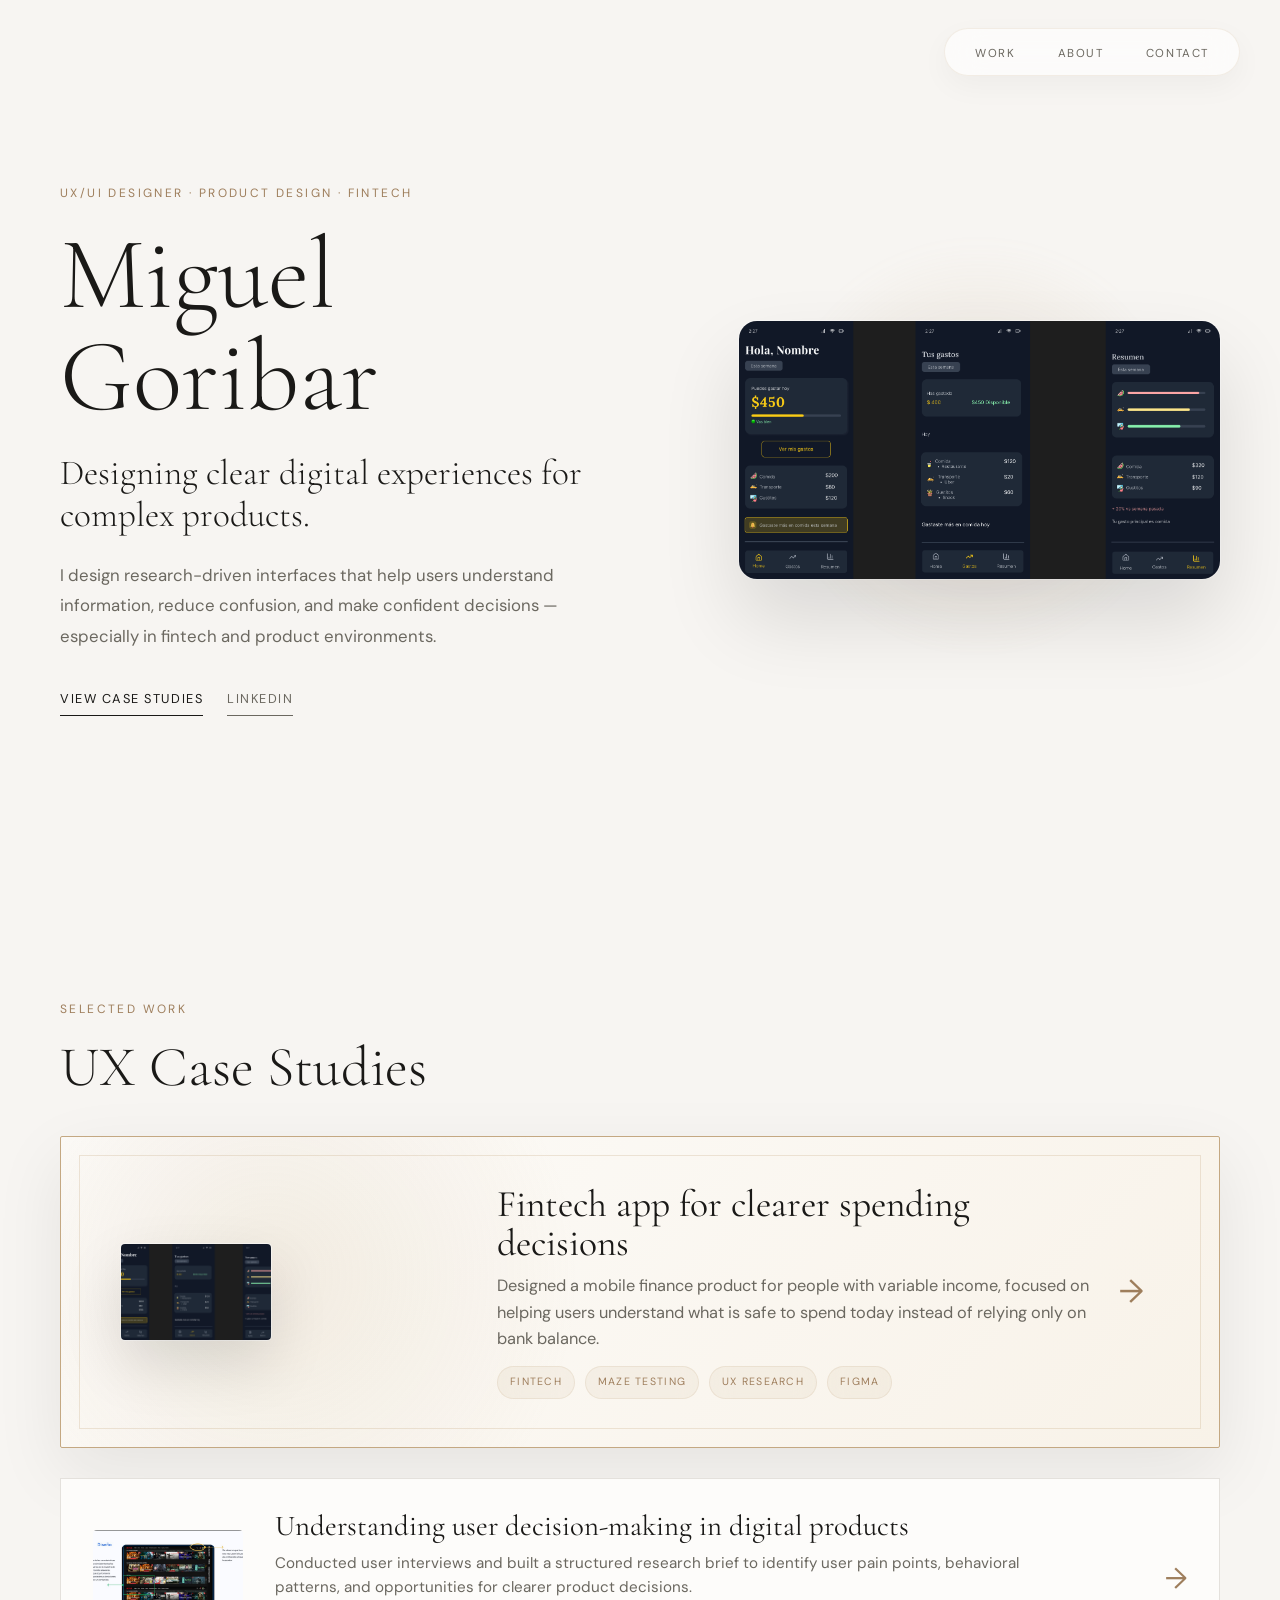
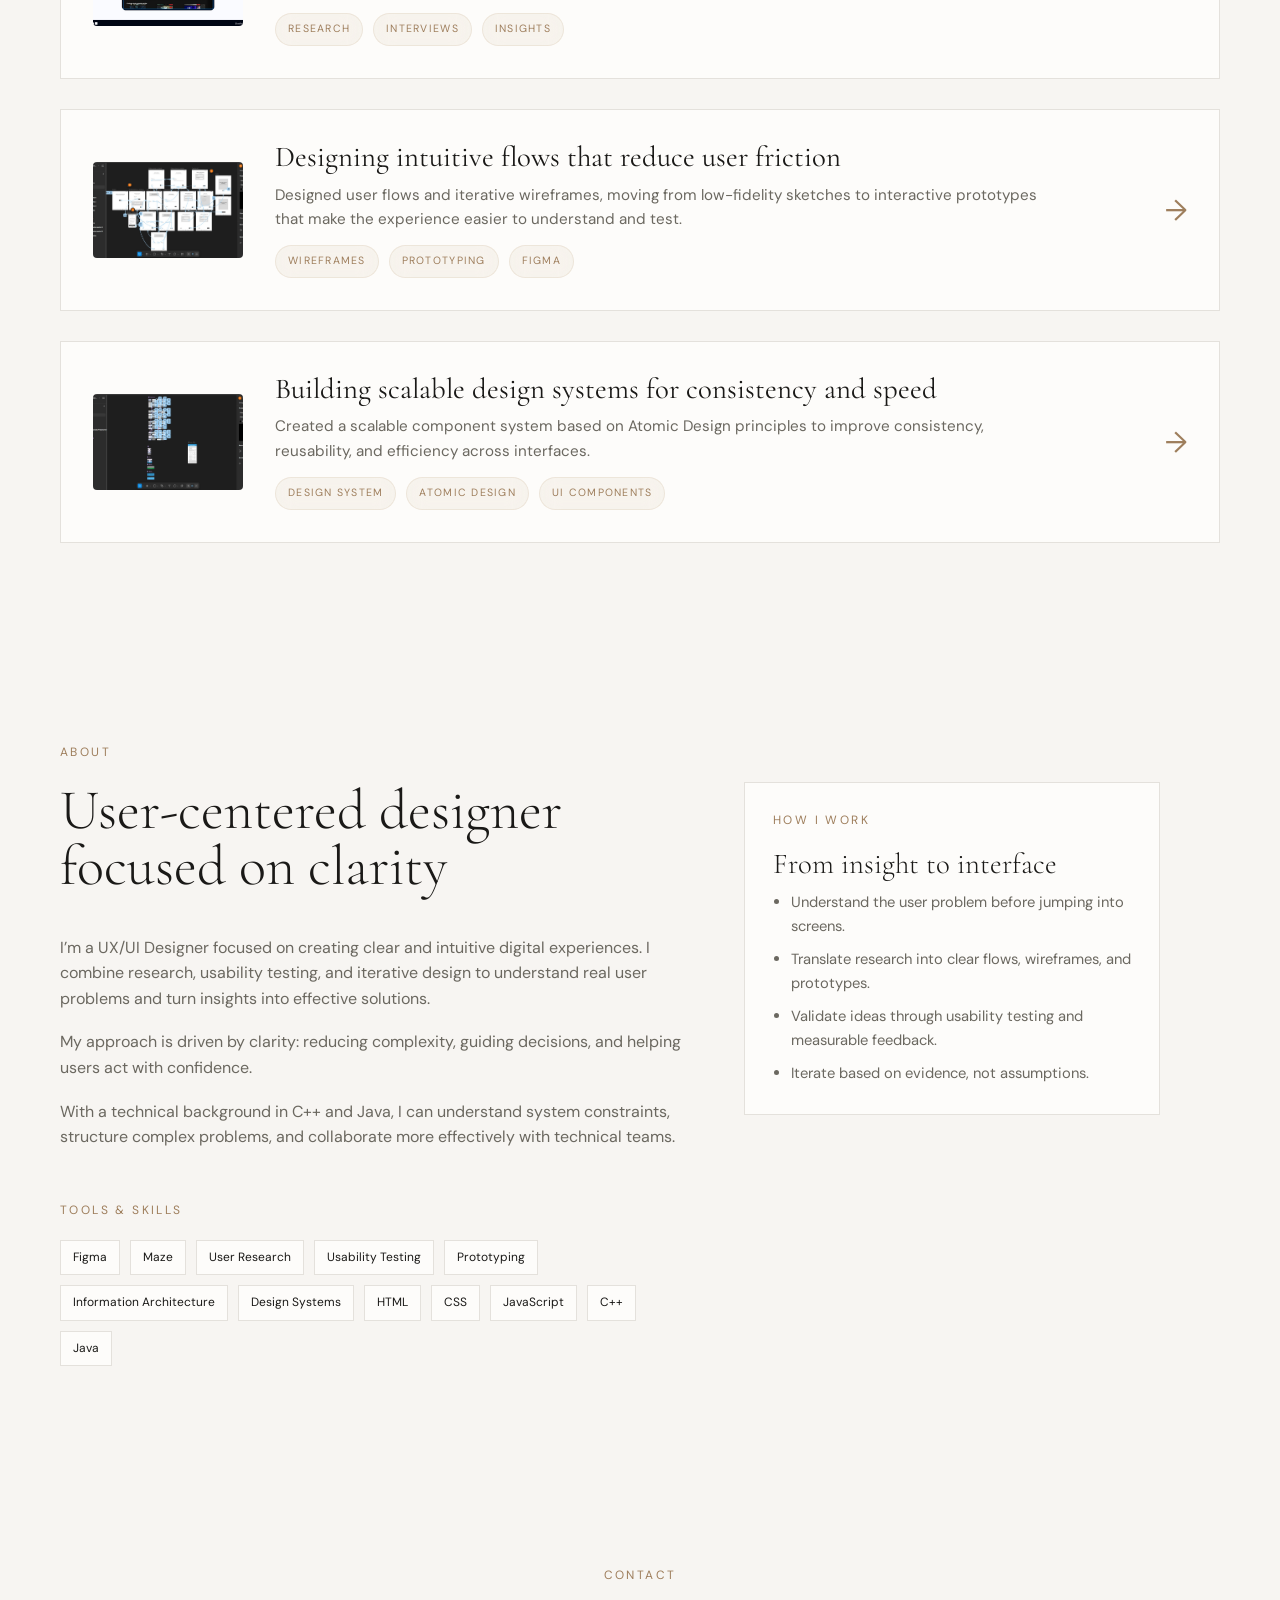
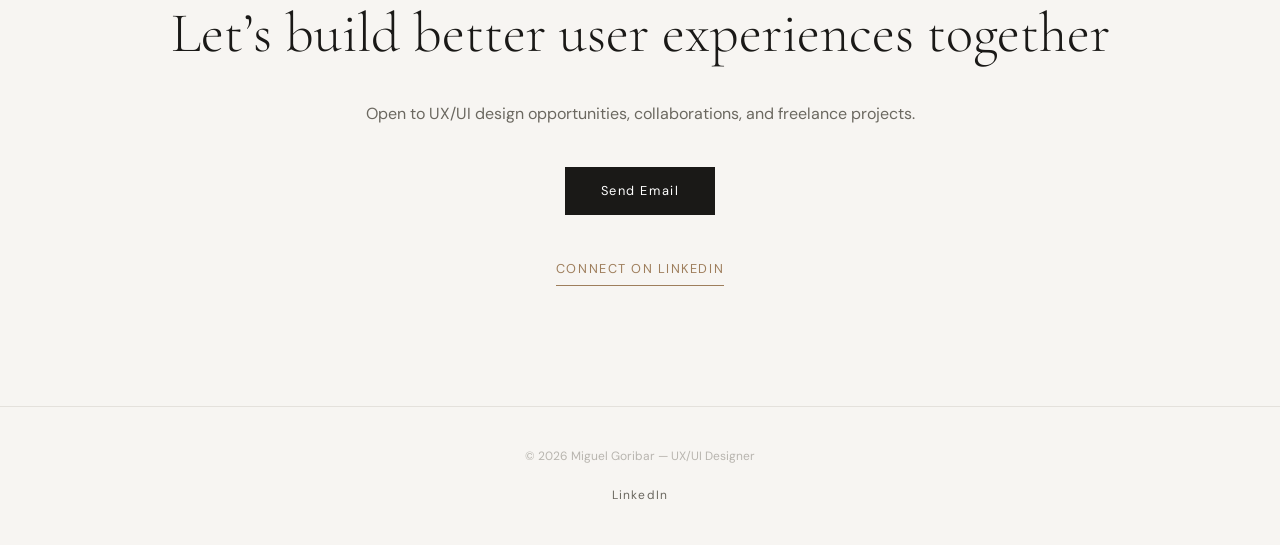
==== commit 6cdd0faf: "Add files via upload" ====
--- a/index.html
+++ b/index.html
@@ -36,31 +36,68 @@
 
 nav{
 position:fixed;
-top:0;
-left:0;
-right:0;
+top:28px;
+right:40px;
 display:flex;
-justify-content:space-between;
 align-items:center;
-padding:28px 60px;
-background:rgba(247,245,242,0.92);
-backdrop-filter:blur(10px);
-z-index:100;
-}
-
-.logo{font-weight:600;letter-spacing:.02em}
-.nav-links{display:flex;gap:32px;list-style:none}
-.nav-links a{text-decoration:none;color:var(--ink-soft);font-size:.8rem;letter-spacing:.12em;text-transform:uppercase;position:relative}
-.nav-links a::after{content:"";position:absolute;left:0;bottom:-6px;width:0%;height:1px;background:var(--ink);transition:width .3s ease}
-.nav-links a:hover::after{width:100%}
+justify-content:center;
+padding:10px 14px;
+background:rgba(255,255,255,0.62);
+backdrop-filter:blur(18px);
+-webkit-backdrop-filter:blur(18px);
+border:1px solid rgba(196,168,130,0.18);
+border-radius:999px;
+box-shadow:0 10px 30px rgba(0,0,0,0.04);
+z-index:1000;
+}
+
+.logo{
+display:none;
+}
+
+.nav-links{
+display:flex;
+gap:10px;
+list-style:none;
+align-items:center;
+padding:0;
+margin:0;
+}
+
+.nav-links a{
+text-decoration:none;
+color:var(--ink-soft);
+font-size:.72rem;
+letter-spacing:.14em;
+text-transform:uppercase;
+padding:10px 16px;
+border-radius:999px;
+transition:
+background .25s ease,
+color .25s ease,
+transform .25s ease;
+}
+
+.nav-links a:hover{
+background:rgba(196,168,130,0.12);
+color:var(--ink);
+transform:translateY(-1px);
+}
 
 #hero{
 min-height:100vh;
-display:flex;
-flex-direction:column;
-justify-content:center;
+display:grid;
+grid-template-columns:1.1fr .9fr;
+align-items:center;
+gap:90px;
 padding:0 60px;
-max-width:1080px;
+max-width:1280px;
+margin:auto;
+position:relative;
+}
+
+.hero-content{
+max-width:680px;
 }
 
 .hero-tag,.section-label{
@@ -81,46 +118,52 @@
 h2{font-size:clamp(2.4rem,4.4vw,3.8rem);margin-bottom:40px}
 h3{font-size:1.8rem;margin-bottom:12px}
 
+.hero-subtitle{
+margin-top:24px;
+max-width:760px;
+font-size:clamp(1.4rem,2.8vw,2.2rem);
+line-height:1.2;
+font-family:'Cormorant Garamond',serif;
+font-weight:300;
+color:var(--ink);
+}
+
 .hero-desc{
-margin-top:30px;
-max-width:650px;
+margin-top:24px;
+max-width:540px;
 color:var(--ink-soft);
-font-size:1.04rem;
-}
-
-.hero-proof{
+font-size:1.05rem;
+line-height:1.8;
+}
+
+.hero-actions{display:flex;align-items:center;gap:24px;margin-top:38px;flex-wrap:wrap}
+.hero-visual{
+position:relative;
 display:flex;
-flex-wrap:wrap;
-gap:16px;
-margin-top:28px;
-}
-
-.metric{
-border:1px solid var(--border);
-background:var(--card-bg);
-padding:14px 18px;
-min-width:145px;
-}
-
-.metric strong{
-display:block;
-font-family:'Cormorant Garamond',serif;
-font-size:2rem;
-line-height:1;
-font-weight:600;
-color:var(--ink);
-}
-
-.metric span{
-display:block;
-font-size:.7rem;
-letter-spacing:.1em;
-text-transform:uppercase;
-color:var(--ink-soft);
-margin-top:6px;
-}
-
-.hero-actions{display:flex;align-items:center;gap:24px;margin-top:38px;flex-wrap:wrap}
+justify-content:center;
+align-items:center;
+}
+
+.hero-visual::before{
+content:"";
+position:absolute;
+width:420px;
+height:420px;
+background:radial-gradient(circle, rgba(196,168,130,0.24) 0%, rgba(196,168,130,0) 70%);
+filter:blur(10px);
+z-index:0;
+}
+
+.hero-visual img{
+position:relative;
+width:100%;
+max-width:520px;
+border-radius:18px;
+box-shadow:
+0 40px 80px rgba(0,0,0,0.12),
+0 0 0 1px rgba(255,255,255,0.5);
+z-index:1;
+}
 .hero-cta,.linkedin-btn{
 display:inline-block;
 text-decoration:none;
@@ -153,15 +196,90 @@
 border:1px solid var(--border);
 text-decoration:none;
 color:inherit;
-transition:transform .35s ease, box-shadow .35s ease, border-color .25s ease;
-}
-
-.project-card:hover{transform:translateY(-6px);box-shadow:0 12px 30px rgba(0,0,0,0.06);border-color:var(--accent)}
+transition:
+transform .45s cubic-bezier(.22,1,.36,1),
+box-shadow .45s cubic-bezier(.22,1,.36,1),
+border-color .3s ease,
+background .3s ease;
+}
+
+.featured-project{
+grid-template-columns:360px 1fr 52px;
+gap:28px;
+padding:48px;
+background:
+  radial-gradient(circle at 18% 45%, rgba(196,168,130,0.18), transparent 32%),
+  linear-gradient(135deg, #FDFCFA 0%, #F8F2E8 100%);
+border:1px solid var(--accent);
+box-shadow:0 24px 70px rgba(26,25,23,0.08);
+border-radius:2px;
+align-items:center;
+position:relative;
+overflow:hidden;
+}
+
+.featured-project::before{
+content:"";
+position:absolute;
+inset:18px;
+border:1px solid rgba(196,168,130,0.28);
+pointer-events:none;
+}
+
+.featured-project img{
+width:100%;
+height:250px;
+object-fit:cover;
+object-position:center;
+border-radius:10px;
+box-shadow:
+  0 24px 60px rgba(0,0,0,0.12),
+  0 0 0 1px rgba(255,255,255,0.6);
+transform:translateX(12px);
+}
+
+.featured-project .project-title{
+font-size:2.35rem;
+max-width:720px;
+}
+
+.featured-project .project-desc{
+font-size:1.02rem;
+max-width:720px;
+}
+
+.featured-project .project-arrow{
+font-size:2rem;
+z-index:1;
+}
+
+.featured-project > *{
+position:relative;
+z-index:1;
+}
+
+.project-card:hover{
+transform:translateY(-8px);
+box-shadow:
+0 24px 50px rgba(26,25,23,0.10),
+0 0 0 1px rgba(196,168,130,0.18);
+border-color:rgba(196,168,130,0.45);
+}
 .project-card img{width:150px;height:96px;object-fit:cover;border-radius:4px;background:#eee}
 .project-title{font-family:'Cormorant Garamond',serif;font-size:1.8rem;margin-bottom:10px;line-height:1.05}
 .project-desc{font-size:.95rem;color:var(--ink-soft);max-width:780px}
 .project-meta{display:flex;gap:10px;flex-wrap:wrap;margin-top:14px}
-.badge{border:1px solid var(--border);padding:5px 9px;font-size:.68rem;letter-spacing:.08em;text-transform:uppercase;color:var(--ink-soft);background:var(--bg)}
+.badge{
+padding:7px 12px;
+font-size:.66rem;
+letter-spacing:.12em;
+text-transform:uppercase;
+color:var(--accent-dark);
+background:rgba(196,168,130,0.10);
+border:1px solid rgba(196,168,130,0.18);
+border-radius:999px;
+backdrop-filter:blur(10px);
+}
 .project-arrow{font-size:1.8rem;color:var(--accent-dark)}
 
 .about-grid{display:grid;grid-template-columns:1.2fr .8fr;gap:60px;align-items:start;max-width:1100px}
@@ -194,24 +312,65 @@
 .footer-linkedin{text-decoration:none;color:var(--ink-soft);font-size:.75rem;letter-spacing:.1em}
 .footer-linkedin:hover{color:var(--ink)}
 
-.hero-tag,h1,.hero-desc,.hero-proof,.hero-actions{opacity:0;transform:translateY(20px);animation:fadeUp .8s ease forwards}
-h1{animation-delay:.12s}.hero-desc{animation-delay:.24s}.hero-proof{animation-delay:.36s}.hero-actions{animation-delay:.48s}
+.hero-content,.hero-visual{opacity:0;transform:translateY(20px);animation:fadeUp .8s ease forwards}
+
+.hero-content{animation-delay:.12s}
+.hero-visual{animation-delay:.28s}
+
 @keyframes fadeUp{from{opacity:0;transform:translateY(20px)}to{opacity:1;transform:translateY(0)}}
 .reveal{opacity:0;transform:translateY(30px);transition:all .8s ease}.reveal.visible{opacity:1;transform:translateY(0)}
 
 @media(max-width:900px){
-nav{padding:20px}.nav-links{gap:18px}
+nav{
+right:20px;
+top:20px;
+padding:10px 14px;
+}
+
+.nav-links{
+gap:8px;
+}
+
 section{padding:80px 20px}#hero{padding:0 20px}
-.project-card{grid-template-columns:1fr}.project-card img{width:100%;height:190px}.project-arrow{display:none}
+.project-card{grid-template-columns:1fr}
+.project-card img{width:100%;height:190px}.project-arrow{display:none}
 .about-grid{grid-template-columns:1fr;gap:30px}
-.hero-proof{gap:10px}.metric{min-width:135px}
+.featured-project{
+grid-template-columns:1fr;
+gap:24px;
+padding:28px;
+}
+
+.featured-project::before{
+inset:12px;
+}
+
+.featured-project img{
+height:220px;
+transform:none;
+}
+#hero{
+grid-template-columns:1fr;
+gap:40px;
+padding-top:120px;
+padding-bottom:80px;
+}
+
+.hero-visual{
+order:-1;
+}
+
+.hero-visual img{
+max-width:100%;
+}
+
 }
 </style>
 </head>
 
 <body>
 <nav>
-<div class="logo">MG</div>
+
 <ul class="nav-links">
 <li><a href="#work">Work</a></li>
 <li><a href="#about">About</a></li>
@@ -220,20 +379,28 @@
 </nav>
 
 <section id="hero">
-<div class="hero-tag">UX/UI Designer · Research · Usability · Fintech</div>
-<h1>Miguel Goribar</h1>
-<p class="hero-desc">
-I design digital products that reduce confusion and help users make clear, confident decisions — especially in complex contexts like personal finance.
-</p>
-<div class="hero-proof" aria-label="Selected project metrics">
-<div class="metric"><strong>19</strong><span>Test users</span></div>
-<div class="metric"><strong>89%</strong><span>Comprehension</span></div>
-<div class="metric"><strong>84%</strong><span>Decision accuracy</span></div>
-</div>
-<div class="hero-actions">
-<a class="hero-cta" href="#work">View Case Studies</a>
-<a class="linkedin-btn" href="https://linkedin.com/in/miguel-goribar" target="_blank" rel="noopener noreferrer">LinkedIn</a>
-</div>
+  <div class="hero-content">
+    <div class="hero-tag">UX/UI Designer · Product Design · Fintech</div>
+
+    <h1>Miguel Goribar</h1>
+
+    <p class="hero-subtitle">
+      Designing clear digital experiences for complex products.
+    </p>
+
+    <p class="hero-desc">
+      I design research-driven interfaces that help users understand information, reduce confusion, and make confident decisions — especially in fintech and product environments.
+    </p>
+
+    <div class="hero-actions">
+      <a class="hero-cta" href="#work">View Case Studies</a>
+      <a class="linkedin-btn" href="https://linkedin.com/in/miguel-goribar" target="_blank" rel="noopener noreferrer">LinkedIn</a>
+    </div>
+  </div>
+
+  <div class="hero-visual">
+    <img src="images/fintech-project.png" alt="Fintech UI preview">
+  </div>
 </section>
 
 <section id="work">
@@ -242,7 +409,7 @@
 
 <div class="projects">
 
-<a class="project-card" href="https://www.behance.net/miguelgoribar" target="_blank" rel="noopener noreferrer">
+<a class="project-card featured-project" href="https://www.behance.net/gallery/248023713/Fintech-UX-Case-Study" target="_blank" rel="noopener noreferrer">
 <img src="images/fintech-project.png" alt="Fintech app case study preview" loading="lazy">
 <div>
 <div class="project-title">Fintech app for clearer spending decisions</div>
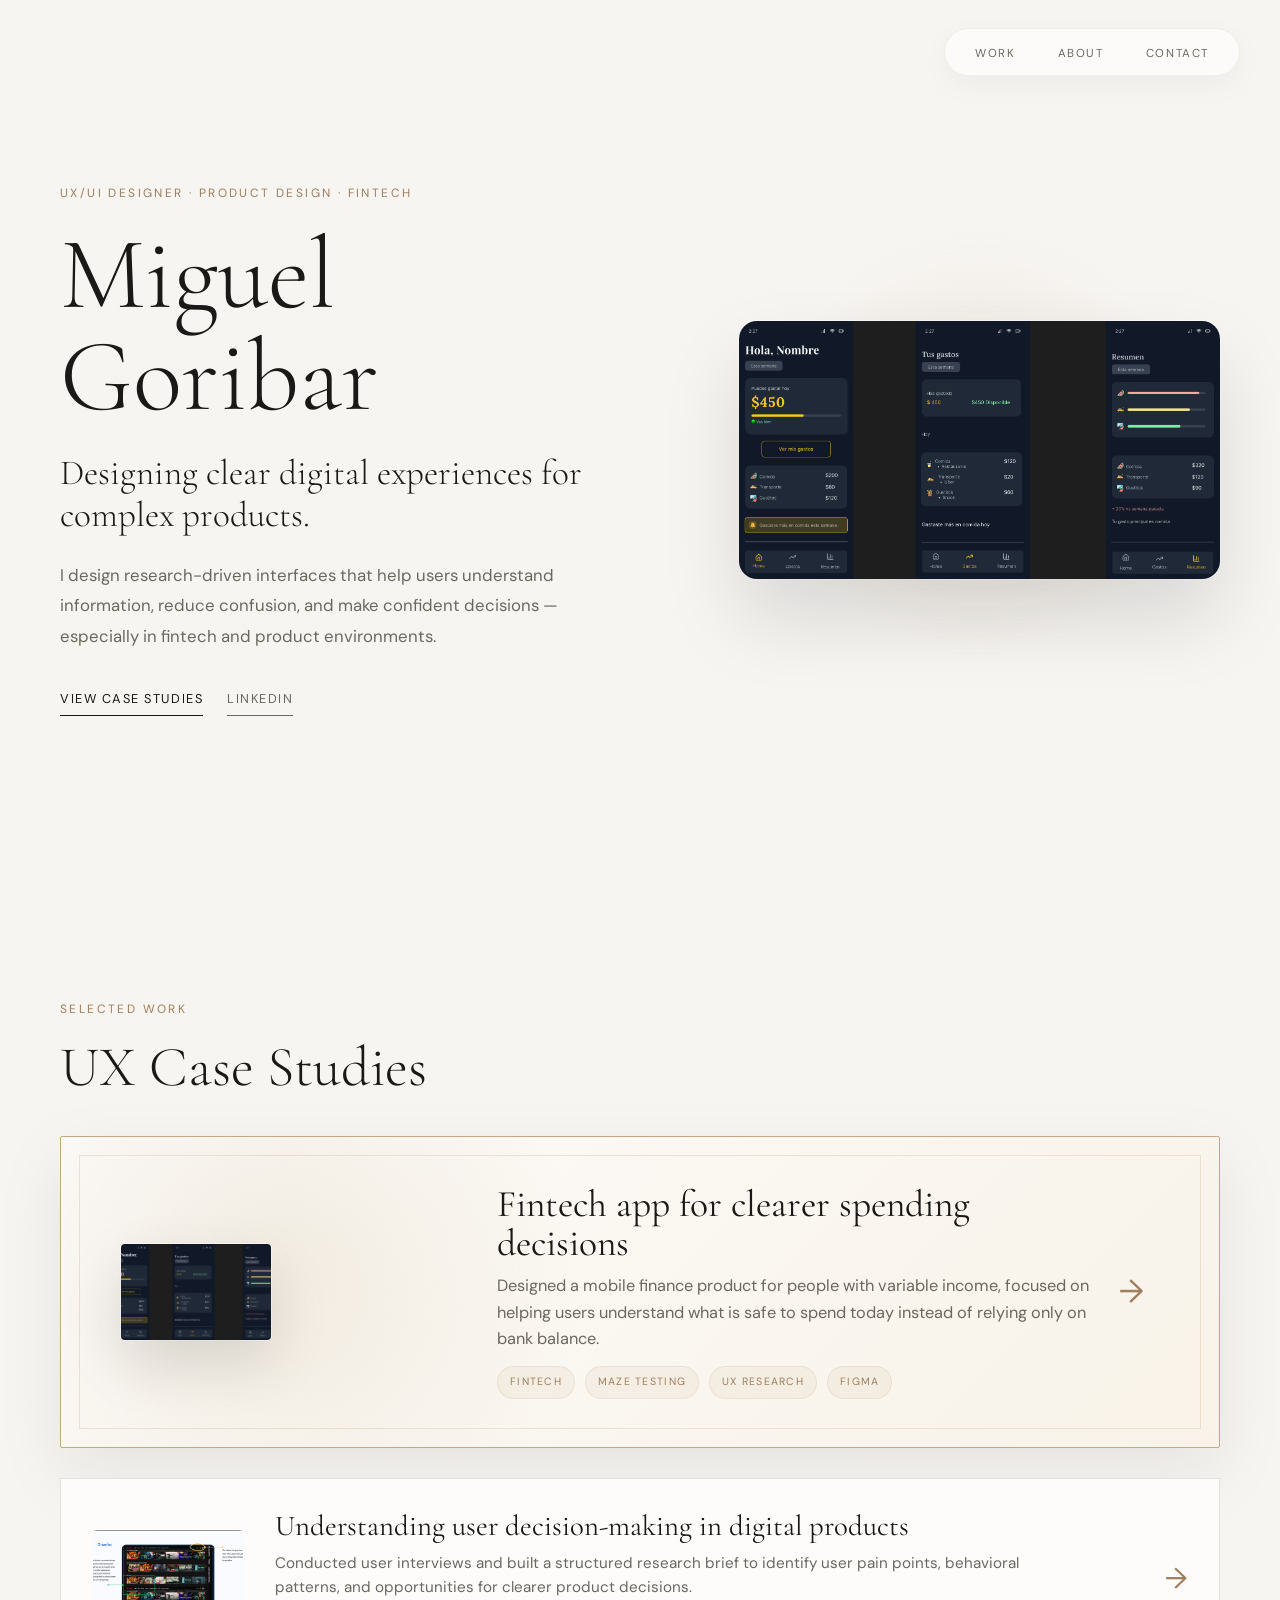
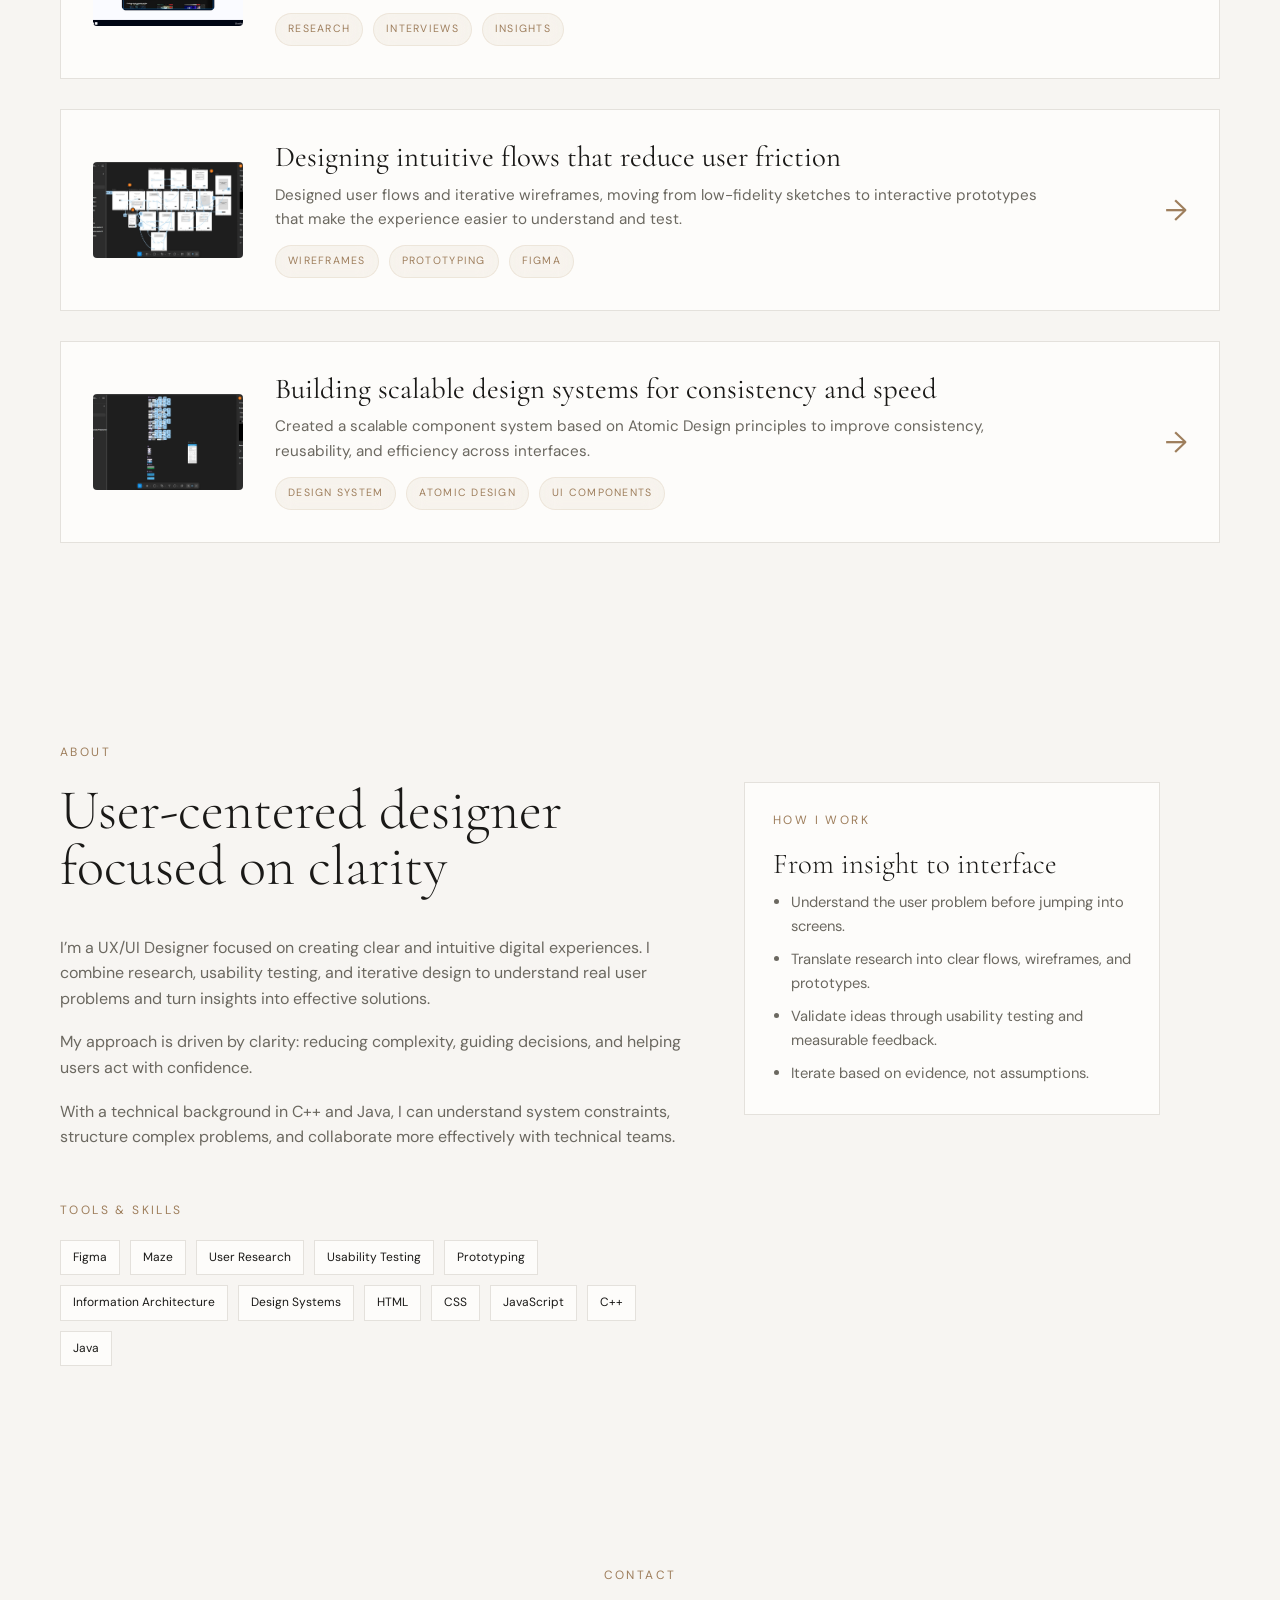
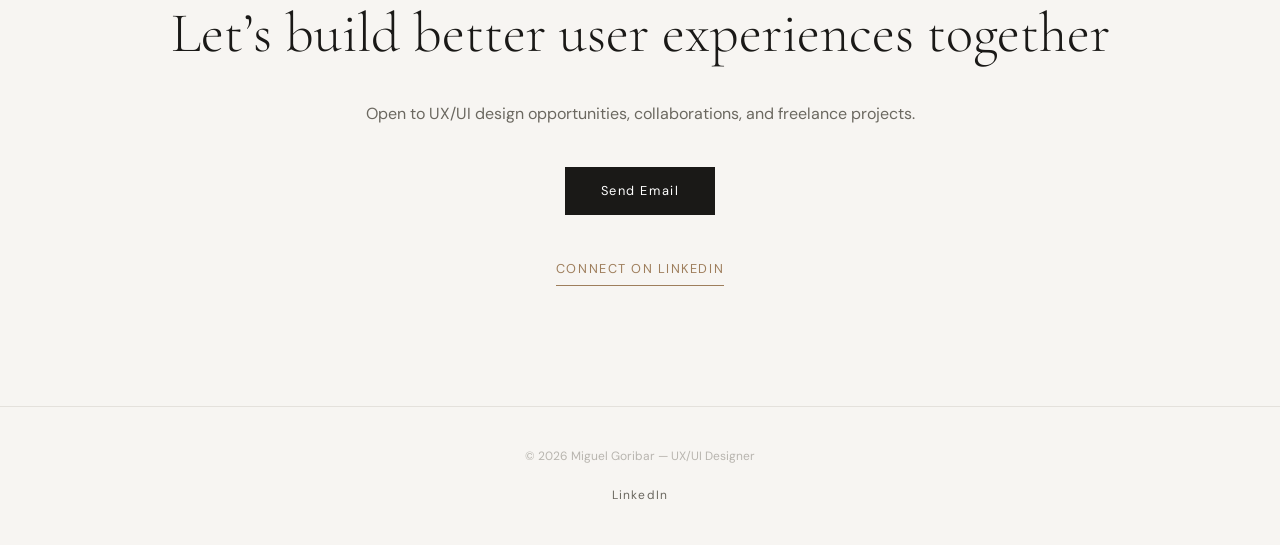
==== commit e17d8ef2: "Add files via upload" ====
--- a/index.html
+++ b/index.html
@@ -4,6 +4,18 @@
 <meta charset="UTF-8">
 <meta name="viewport" content="width=device-width, initial-scale=1.0">
 <title>Miguel Goribar — UX/UI Designer</title>
+<link rel="icon" type="image/png" href="images/Logo.png">
+
+<meta property="og:title" content="Miguel Goribar — UX/UI Designer" />
+<meta property="og:description" content="Research-driven UX/UI portfolio focused on usability and digital products." />
+<meta property="og:image" content="preview.png" />
+<meta property="og:type" content="website" />
+
+<meta name="twitter:card" content="summary_large_image" />
+<meta name="twitter:title" content="Miguel Goribar — UX/UI Designer" />
+<meta name="twitter:description" content="Research-driven UX/UI portfolio focused on usability and digital products." />
+<meta name="twitter:image" content="preview.png" />
+
 <meta name="description" content="Portfolio of Miguel Goribar, UX/UI Designer focused on research-driven design, usability testing, fintech, and decision-focused digital products.">
 <meta name="keywords" content="UX UI Designer, UX Research, Usability Testing, Figma, Maze, Fintech, Product Design, User-Centered Design, Design Systems">
 
@@ -320,6 +332,52 @@
 @keyframes fadeUp{from{opacity:0;transform:translateY(20px)}to{opacity:1;transform:translateY(0)}}
 .reveal{opacity:0;transform:translateY(30px);transition:all .8s ease}.reveal.visible{opacity:1;transform:translateY(0)}
 
+.project-card img{
+transition:transform .55s cubic-bezier(.22,1,.36,1);
+}
+
+.project-card:hover img{
+transform:scale(1.025);
+}
+
+a:focus-visible{
+outline:2px solid var(--accent);
+outline-offset:4px;
+border-radius:999px;
+}
+
+body{
+animation:pageFadeIn .55s ease forwards;
+}
+
+@keyframes pageFadeIn{
+from{
+opacity:0;
+transform:translateY(8px);
+}
+to{
+opacity:1;
+transform:translateY(0);
+}
+}
+
+body.page-exit{
+opacity:0;
+transform:translateY(8px);
+transition:
+opacity .28s ease,
+transform .28s ease;
+}
+
+
+@media (prefers-reduced-motion: reduce){
+*{
+animation:none!important;
+transition:none!important;
+scroll-behavior:auto!important;
+}
+}
+
 @media(max-width:900px){
 nav{
 right:20px;
@@ -409,7 +467,7 @@
 
 <div class="projects">
 
-<a class="project-card featured-project" href="https://www.behance.net/gallery/248023713/Fintech-UX-Case-Study" target="_blank" rel="noopener noreferrer">
+<a class="project-card featured-project" href="project-fintech.html" target="_blank" rel="noopener noreferrer">
 <img src="images/fintech-project.png" alt="Fintech app case study preview" loading="lazy">
 <div>
 <div class="project-title">Fintech app for clearer spending decisions</div>
@@ -533,5 +591,27 @@
 })
 })
 </script>
+<script>
+document.querySelectorAll("a").forEach(link=>{
+  const href = link.getAttribute("href");
+
+  if(
+    href &&
+    !href.startsWith("#") &&
+    !href.startsWith("mailto:") &&
+    !href.startsWith("http") &&
+    link.target !== "_blank"
+  ){
+    link.addEventListener("click", function(e){
+      e.preventDefault();
+      document.body.classList.add("page-exit");
+
+      setTimeout(()=>{
+        window.location.href = href;
+      }, 280);
+    });
+  }
+});
+</script>
 </body>
 </html>
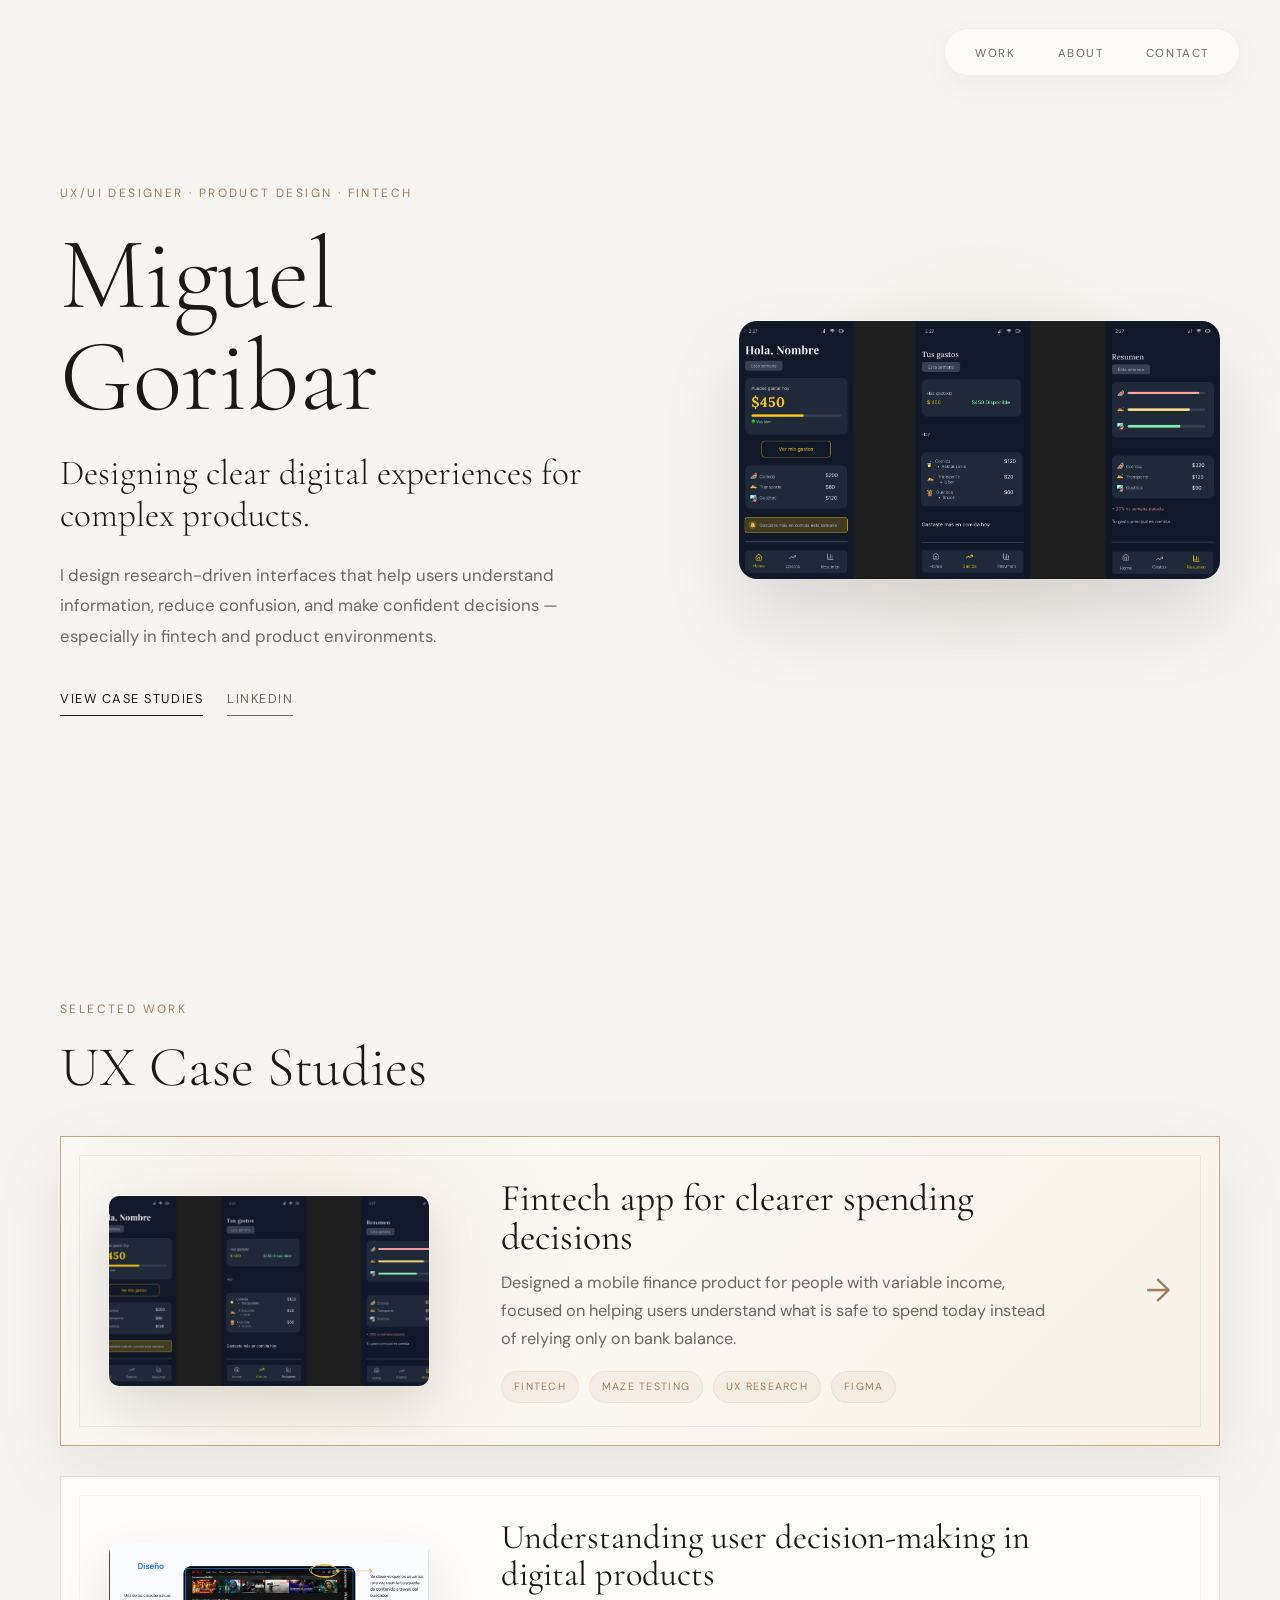
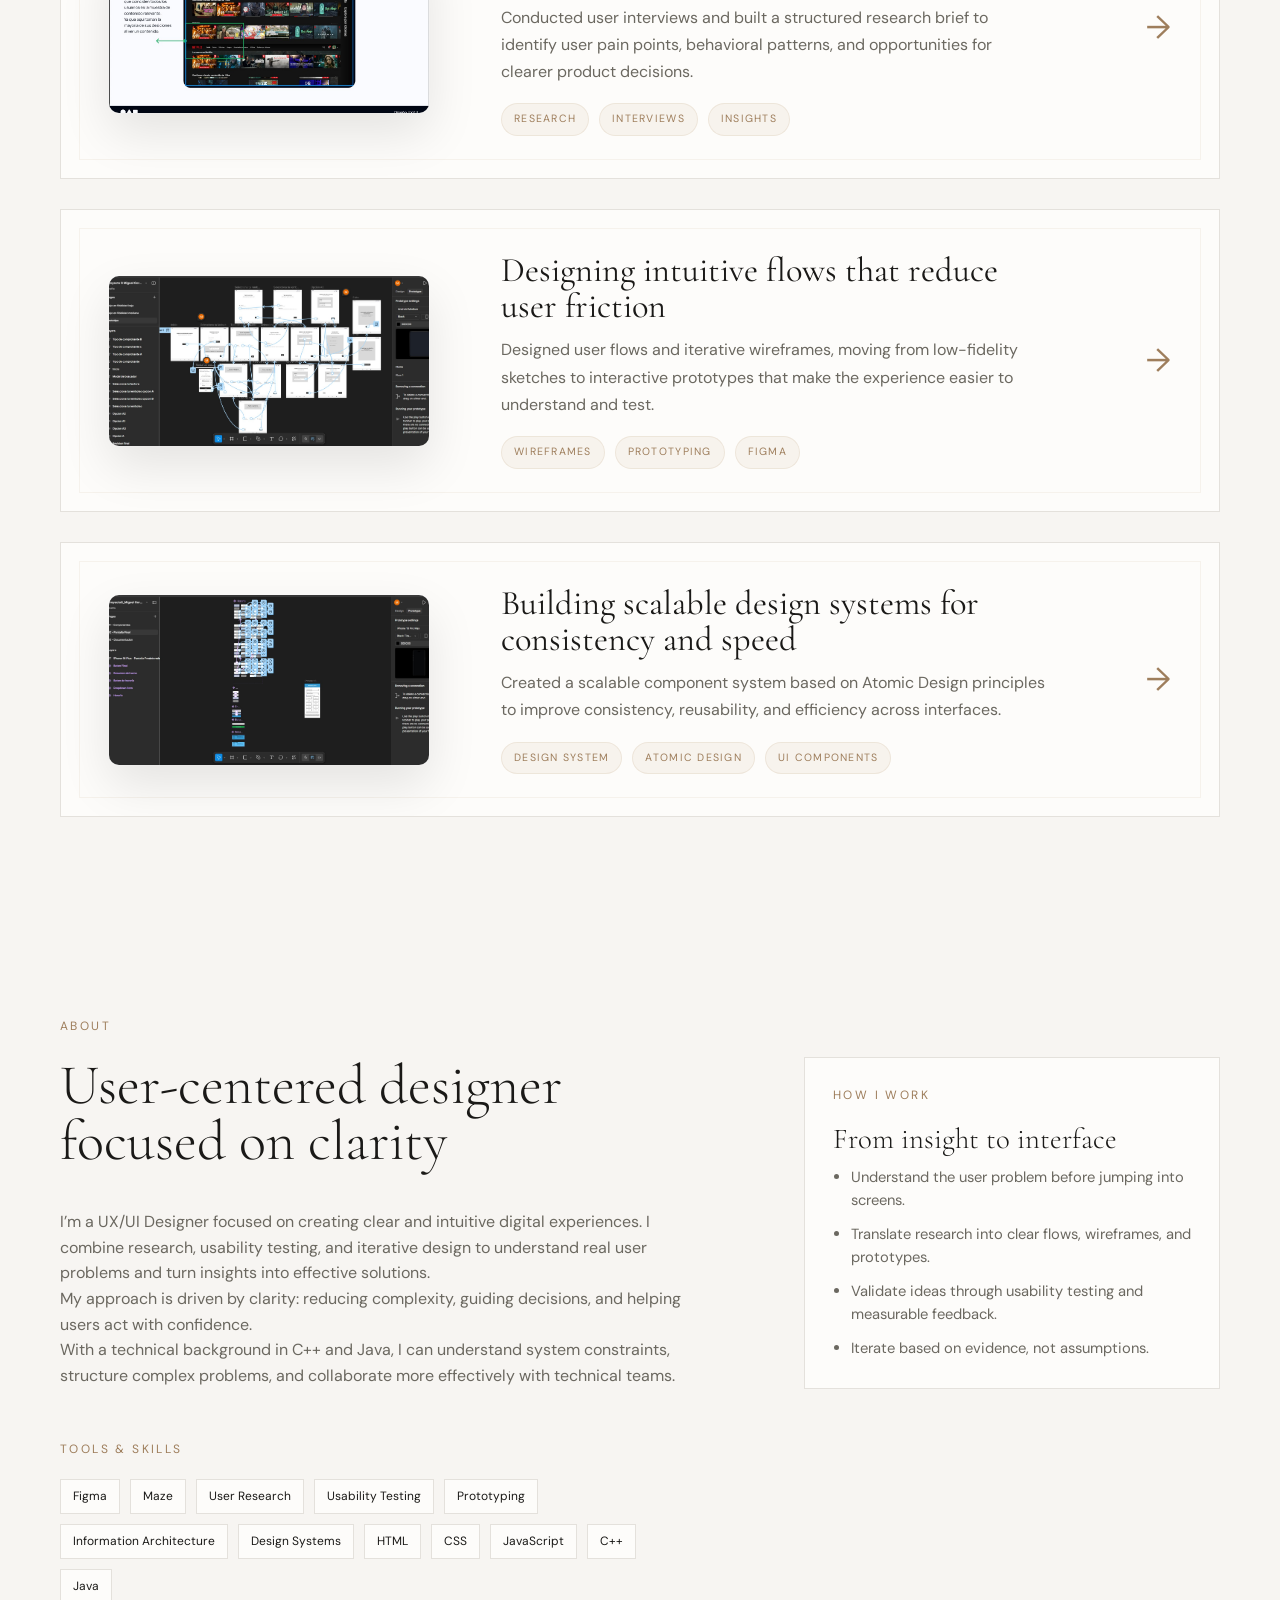
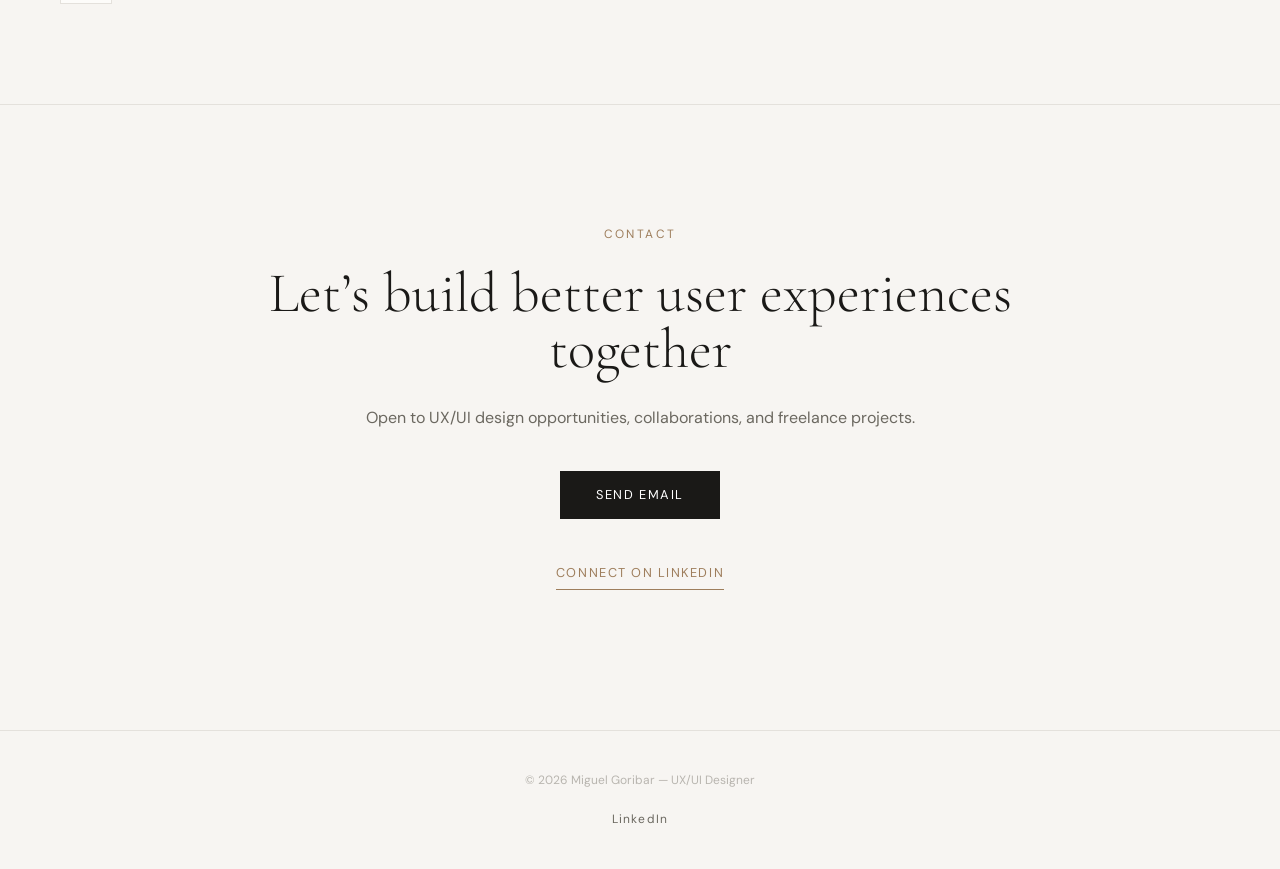
==== commit badd9518: "Add files via upload" ====
--- a/index.html
+++ b/index.html
@@ -60,7 +60,15 @@
 border:1px solid rgba(196,168,130,0.18);
 border-radius:999px;
 box-shadow:0 10px 30px rgba(0,0,0,0.04);
-z-index:1000;
+z-index:9999;
+transition:
+background .3s ease,
+box-shadow .3s ease,
+transform .3s ease;
+}
+
+nav:hover{
+box-shadow:0 14px 40px rgba(0,0,0,0.06);
 }
 
 .logo{
@@ -90,6 +98,12 @@
 transform .25s ease;
 }
 
+.nav-links a.active,
+nav a.active{
+background:rgba(196,168,130,0.14);
+color:var(--ink);
+}
+
 .nav-links a:hover{
 background:rgba(196,168,130,0.12);
 color:var(--ink);
@@ -200,14 +214,17 @@
 
 .project-card{
 display:grid;
-grid-template-columns:150px 1fr auto;
-gap:32px;
+grid-template-columns:320px 1fr 52px;
+gap:72px;
 align-items:center;
-padding:32px;
+padding:42px 48px;
 background:var(--card-bg);
 border:1px solid var(--border);
 text-decoration:none;
 color:inherit;
+position:relative;
+overflow:hidden;
+min-height:230px;
 transition:
 transform .45s cubic-bezier(.22,1,.36,1),
 box-shadow .45s cubic-bezier(.22,1,.36,1),
@@ -215,72 +232,54 @@
 background .3s ease;
 }
 
-.featured-project{
-grid-template-columns:360px 1fr 52px;
-gap:28px;
-padding:48px;
-background:
-  radial-gradient(circle at 18% 45%, rgba(196,168,130,0.18), transparent 32%),
-  linear-gradient(135deg, #FDFCFA 0%, #F8F2E8 100%);
-border:1px solid var(--accent);
-box-shadow:0 24px 70px rgba(26,25,23,0.08);
-border-radius:2px;
-align-items:center;
-position:relative;
-overflow:hidden;
-}
-
-.featured-project::before{
+.project-card::before{
 content:"";
 position:absolute;
 inset:18px;
-border:1px solid rgba(196,168,130,0.28);
+border:1px solid rgba(196,168,130,0.18);
 pointer-events:none;
-}
-
-.featured-project img{
+opacity:.65;
+}
+
+.project-card > *{
+position:relative;
+z-index:1;
+}
+
+.project-card img{
 width:100%;
-height:250px;
+height:170px;
 object-fit:cover;
 object-position:center;
 border-radius:10px;
+background:#eee;
 box-shadow:
-  0 24px 60px rgba(0,0,0,0.12),
-  0 0 0 1px rgba(255,255,255,0.6);
-transform:translateX(12px);
-}
-
-.featured-project .project-title{
-font-size:2.35rem;
-max-width:720px;
-}
-
-.featured-project .project-desc{
-font-size:1.02rem;
-max-width:720px;
-}
-
-.featured-project .project-arrow{
-font-size:2rem;
-z-index:1;
-}
-
-.featured-project > *{
-position:relative;
-z-index:1;
-}
-
-.project-card:hover{
-transform:translateY(-8px);
-box-shadow:
-0 24px 50px rgba(26,25,23,0.10),
-0 0 0 1px rgba(196,168,130,0.18);
-border-color:rgba(196,168,130,0.45);
-}
-.project-card img{width:150px;height:96px;object-fit:cover;border-radius:4px;background:#eee}
-.project-title{font-family:'Cormorant Garamond',serif;font-size:1.8rem;margin-bottom:10px;line-height:1.05}
-.project-desc{font-size:.95rem;color:var(--ink-soft);max-width:780px}
-.project-meta{display:flex;gap:10px;flex-wrap:wrap;margin-top:14px}
+0 20px 50px rgba(0,0,0,0.10),
+0 0 0 1px rgba(255,255,255,0.55);
+transition:transform .55s cubic-bezier(.22,1,.36,1);
+}
+
+.project-title{
+font-family:'Cormorant Garamond',serif;
+font-size:2.15rem;
+margin-bottom:12px;
+line-height:1.05;
+}
+
+.project-desc{
+font-size:1rem;
+color:var(--ink-soft);
+max-width:780px;
+line-height:1.7;
+}
+
+.project-meta{
+display:flex;
+gap:10px;
+flex-wrap:wrap;
+margin-top:18px;
+}
+
 .badge{
 padding:7px 12px;
 font-size:.66rem;
@@ -290,13 +289,67 @@
 background:rgba(196,168,130,0.10);
 border:1px solid rgba(196,168,130,0.18);
 border-radius:999px;
-backdrop-filter:blur(10px);
-}
-.project-arrow{font-size:1.8rem;color:var(--accent-dark)}
-
-.about-grid{display:grid;grid-template-columns:1.2fr .8fr;gap:60px;align-items:start;max-width:1100px}
-.about-copy{max-width:720px;color:var(--ink-soft);font-size:1rem}
-.about-copy p+p{margin-top:18px}
+}
+
+.project-arrow{
+font-size:2rem;
+color:var(--accent-dark);
+justify-self:end;
+}
+
+.project-card:hover{
+transform:translateY(-8px);
+box-shadow:
+0 24px 50px rgba(26,25,23,0.10),
+0 0 0 1px rgba(196,168,130,0.18);
+border-color:rgba(196,168,130,0.45);
+}
+
+.project-card:hover img{
+transform:scale(1.025);
+}
+
+/* Main featured project */
+.featured-project{
+grid-template-columns:320px 1fr 52px;
+gap:72px;
+padding:42px 48px;
+background:
+radial-gradient(circle at 18% 45%, rgba(196,168,130,0.18), transparent 32%),
+linear-gradient(135deg, #FDFCFA 0%, #F8F2E8 100%);
+border:1px solid var(--accent);
+box-shadow:0 24px 70px rgba(26,25,23,0.08);
+}
+
+.featured-project::before{
+border-color:rgba(196,168,130,0.30);
+}
+
+.featured-project img{
+height:190px;
+}
+
+.featured-project .project-title{
+font-size:2.35rem;
+}
+
+.featured-project .project-desc{
+font-size:1.02rem;
+}
+
+.about-grid{
+display:grid;
+grid-template-columns:1.2fr .8fr;
+gap:120px;
+align-items:start;
+max-width:1200px;
+}
+
+.about-copy{
+max-width:720px;
+color:var(--ink-soft);
+font-size:1rem;
+}
 
 .skills{display:flex;flex-wrap:wrap;gap:10px;margin-top:18px}
 .skill{border:1px solid var(--border);padding:7px 12px;font-size:.75rem;background:var(--card-bg)}
@@ -305,7 +358,17 @@
 .value-card ul{padding-left:18px;color:var(--ink-soft);font-size:.92rem}
 .value-card li+li{margin-top:10px}
 
-#contact{text-align:center;padding-bottom:120px}
+#contact{
+text-align:center;
+padding:120px 60px 140px;
+border-top:1px solid var(--border);
+}
+
+#contact h2{
+max-width:900px;
+margin:0 auto 28px;
+}
+
 .contact-btn{
 display:inline-block;
 margin-top:40px;
@@ -315,10 +378,25 @@
 text-decoration:none;
 letter-spacing:.12em;
 font-size:.8rem;
+text-transform:uppercase;
 transition:.25s;
 }
-.contact-btn:hover{background:var(--accent-dark)}
-.contact-linkedin{display:inline-block;margin-top:18px;text-decoration:none;font-size:.8rem;letter-spacing:.12em;text-transform:uppercase;color:var(--accent-dark);border-bottom:1px solid var(--accent-dark);padding-bottom:6px}
+
+.contact-btn:hover{
+background:var(--accent-dark);
+}
+
+.contact-linkedin{
+display:inline-block;
+margin-top:18px;
+text-decoration:none;
+font-size:.8rem;
+letter-spacing:.12em;
+text-transform:uppercase;
+color:var(--accent-dark);
+border-bottom:1px solid var(--accent-dark);
+padding-bottom:6px;
+}
 
 footer{padding:40px 60px;border-top:1px solid var(--border);font-size:.75rem;color:var(--ink-faint);text-align:center}
 .footer-linkedin{text-decoration:none;color:var(--ink-soft);font-size:.75rem;letter-spacing:.1em}
@@ -353,20 +431,15 @@
 @keyframes pageFadeIn{
 from{
 opacity:0;
-transform:translateY(8px);
 }
 to{
 opacity:1;
-transform:translateY(0);
 }
 }
 
 body.page-exit{
 opacity:0;
-transform:translateY(8px);
-transition:
-opacity .28s ease,
-transform .28s ease;
+transition:opacity .28s ease;
 }
 
 
@@ -390,22 +463,31 @@
 }
 
 section{padding:80px 20px}#hero{padding:0 20px}
-.project-card{grid-template-columns:1fr}
-.project-card img{width:100%;height:190px}.project-arrow{display:none}
-.about-grid{grid-template-columns:1fr;gap:30px}
+.project-card,
 .featured-project{
 grid-template-columns:1fr;
+padding:28px;
 gap:24px;
-padding:28px;
-}
-
+}
+
+.project-card::before,
 .featured-project::before{
 inset:12px;
 }
 
+.project-card img,
 .featured-project img{
+width:100%;
 height:220px;
 transform:none;
+}
+
+.project-arrow{
+display:none;
+}
+
+.featured-project::before{
+inset:12px;
 }
 #hero{
 grid-template-columns:1fr;
@@ -467,7 +549,7 @@
 
 <div class="projects">
 
-<a class="project-card featured-project" href="project-fintech.html" target="_blank" rel="noopener noreferrer">
+<a class="project-card featured-project" href="project-fintech.html">
 <img src="images/fintech-project.png" alt="Fintech app case study preview" loading="lazy">
 <div>
 <div class="project-title">Fintech app for clearer spending decisions</div>
@@ -613,5 +695,29 @@
   }
 });
 </script>
+<script>
+const sections = document.querySelectorAll("section[id]");
+const navLinks = document.querySelectorAll('.nav-links a');
+
+window.addEventListener("scroll", () => {
+  let current = "";
+
+  sections.forEach(section => {
+    const sectionTop = section.offsetTop - 120;
+
+    if(scrollY >= sectionTop){
+      current = section.getAttribute("id");
+    }
+  });
+
+  navLinks.forEach(link => {
+    link.classList.remove("active");
+
+    if(link.getAttribute("href") === `#${current}`){
+      link.classList.add("active");
+    }
+  });
+});
+</script>
 </body>
 </html>
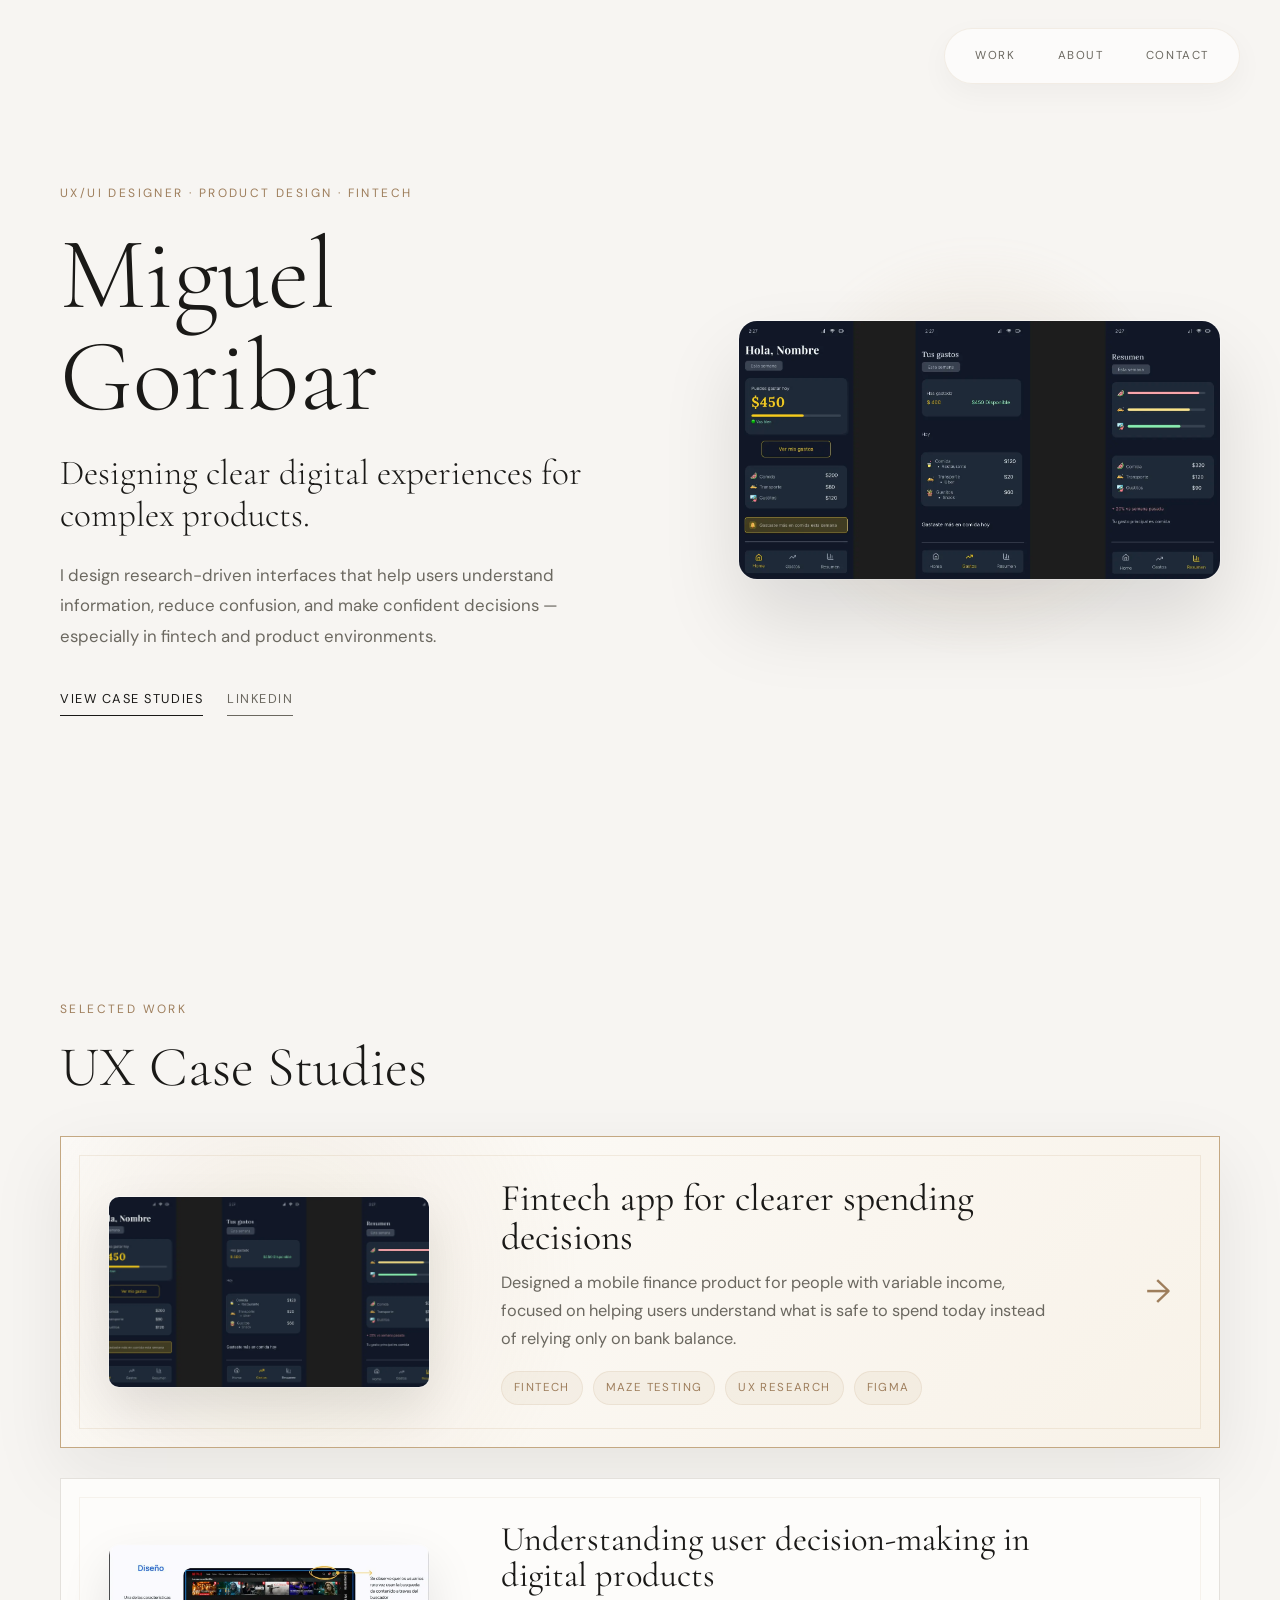
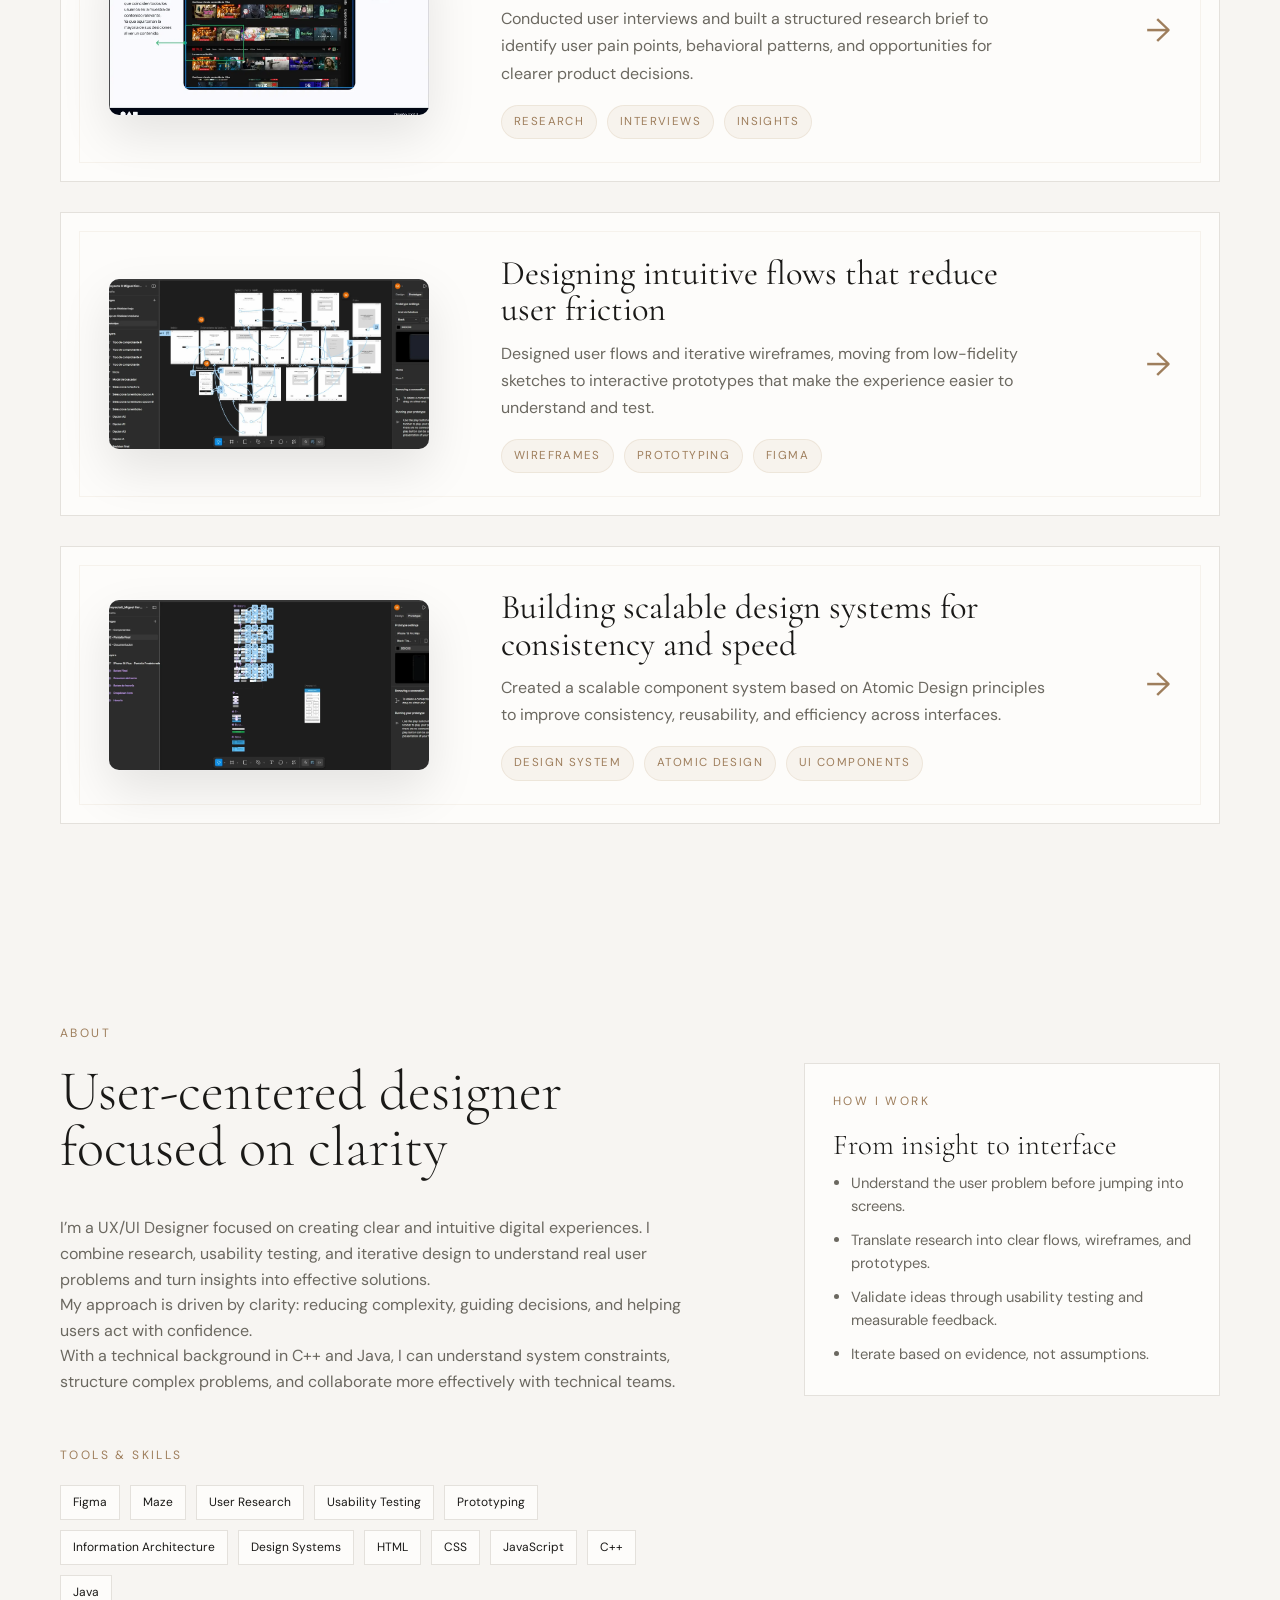
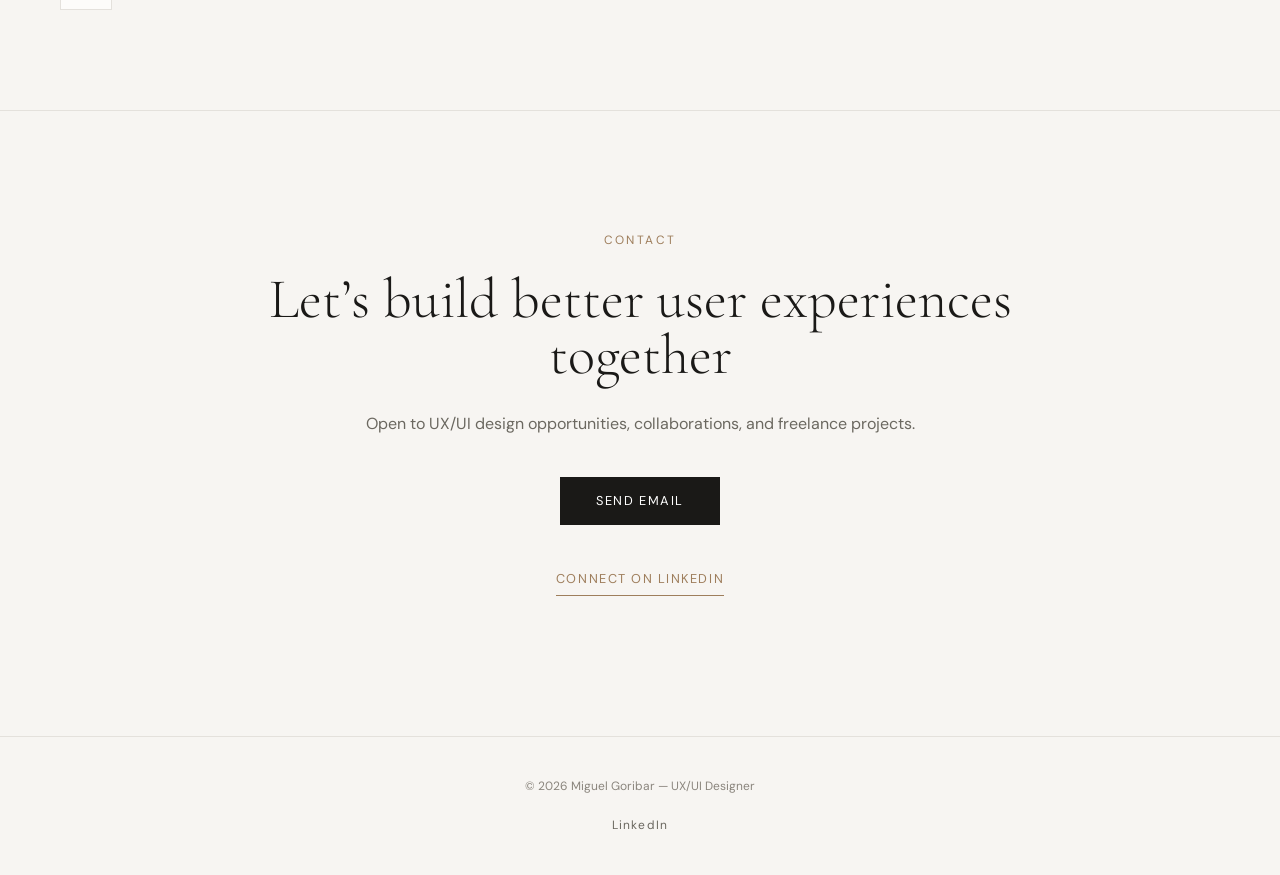
==== commit 5ab53a71: "Add files via upload" ====
--- a/index.html
+++ b/index.html
@@ -19,493 +19,18 @@
 <meta name="description" content="Portfolio of Miguel Goribar, UX/UI Designer focused on research-driven design, usability testing, fintech, and decision-focused digital products.">
 <meta name="keywords" content="UX UI Designer, UX Research, Usability Testing, Figma, Maze, Fintech, Product Design, User-Centered Design, Design Systems">
 
-<link href="https://fonts.googleapis.com/css2?family=Cormorant+Garamond:ital,wght@0,300;0,400;0,600;1,300;1,400&family=DM+Sans:wght@300;400;500;600&display=swap" rel="stylesheet">
-
-<style>
-*,*::before,*::after{box-sizing:border-box;margin:0;padding:0}
-
-:root{
---bg:#F7F5F2;
---ink:#1A1917;
---ink-soft:#6B6860;
---ink-faint:#B8B5AF;
---accent:#C4A882;
---accent-dark:#9E7E5C;
---white:#FFFFFF;
---border:#E4E1DC;
---card-bg:#FDFCFA;
---success:#2F8F6B;
-}
-
-html{scroll-behavior:smooth}
-
-body{
-background:var(--bg);
-color:var(--ink);
-font-family:'DM Sans',sans-serif;
-line-height:1.6;
-}
-
-nav{
-position:fixed;
-top:28px;
-right:40px;
-display:flex;
-align-items:center;
-justify-content:center;
-padding:10px 14px;
-background:rgba(255,255,255,0.62);
-backdrop-filter:blur(18px);
--webkit-backdrop-filter:blur(18px);
-border:1px solid rgba(196,168,130,0.18);
-border-radius:999px;
-box-shadow:0 10px 30px rgba(0,0,0,0.04);
-z-index:9999;
-transition:
-background .3s ease,
-box-shadow .3s ease,
-transform .3s ease;
-}
-
-nav:hover{
-box-shadow:0 14px 40px rgba(0,0,0,0.06);
-}
-
-.logo{
-display:none;
-}
-
-.nav-links{
-display:flex;
-gap:10px;
-list-style:none;
-align-items:center;
-padding:0;
-margin:0;
-}
-
-.nav-links a{
-text-decoration:none;
-color:var(--ink-soft);
-font-size:.72rem;
-letter-spacing:.14em;
-text-transform:uppercase;
-padding:10px 16px;
-border-radius:999px;
-transition:
-background .25s ease,
-color .25s ease,
-transform .25s ease;
-}
-
-.nav-links a.active,
-nav a.active{
-background:rgba(196,168,130,0.14);
-color:var(--ink);
-}
-
-.nav-links a:hover{
-background:rgba(196,168,130,0.12);
-color:var(--ink);
-transform:translateY(-1px);
-}
-
-#hero{
-min-height:100vh;
-display:grid;
-grid-template-columns:1.1fr .9fr;
-align-items:center;
-gap:90px;
-padding:0 60px;
-max-width:1280px;
-margin:auto;
-position:relative;
-}
-
-.hero-content{
-max-width:680px;
-}
-
-.hero-tag,.section-label{
-font-size:.75rem;
-letter-spacing:.2em;
-text-transform:uppercase;
-color:var(--accent-dark);
-margin-bottom:20px;
-}
-
-h1,h2,h3{
-font-family:'Cormorant Garamond',serif;
-font-weight:300;
-line-height:1;
-}
-
-h1{font-size:clamp(3.4rem,8vw,6.4rem)}
-h2{font-size:clamp(2.4rem,4.4vw,3.8rem);margin-bottom:40px}
-h3{font-size:1.8rem;margin-bottom:12px}
-
-.hero-subtitle{
-margin-top:24px;
-max-width:760px;
-font-size:clamp(1.4rem,2.8vw,2.2rem);
-line-height:1.2;
-font-family:'Cormorant Garamond',serif;
-font-weight:300;
-color:var(--ink);
-}
-
-.hero-desc{
-margin-top:24px;
-max-width:540px;
-color:var(--ink-soft);
-font-size:1.05rem;
-line-height:1.8;
-}
-
-.hero-actions{display:flex;align-items:center;gap:24px;margin-top:38px;flex-wrap:wrap}
-.hero-visual{
-position:relative;
-display:flex;
-justify-content:center;
-align-items:center;
-}
-
-.hero-visual::before{
-content:"";
-position:absolute;
-width:420px;
-height:420px;
-background:radial-gradient(circle, rgba(196,168,130,0.24) 0%, rgba(196,168,130,0) 70%);
-filter:blur(10px);
-z-index:0;
-}
-
-.hero-visual img{
-position:relative;
-width:100%;
-max-width:520px;
-border-radius:18px;
-box-shadow:
-0 40px 80px rgba(0,0,0,0.12),
-0 0 0 1px rgba(255,255,255,0.5);
-z-index:1;
-}
-.hero-cta,.linkedin-btn{
-display:inline-block;
-text-decoration:none;
-font-size:.8rem;
-letter-spacing:.12em;
-text-transform:uppercase;
-border-bottom:1px solid var(--ink);
-padding-bottom:6px;
-color:var(--ink);
-transition:.25s;
-}
-.linkedin-btn{border-color:var(--ink-soft);color:var(--ink-soft)}
-.hero-cta:hover,.linkedin-btn:hover{color:var(--accent-dark);border-color:var(--accent-dark)}
-
-section{padding:100px 60px}
-
-.projects{
-display:flex;
-flex-direction:column;
-gap:30px;
-}
-
-.project-card{
-display:grid;
-grid-template-columns:320px 1fr 52px;
-gap:72px;
-align-items:center;
-padding:42px 48px;
-background:var(--card-bg);
-border:1px solid var(--border);
-text-decoration:none;
-color:inherit;
-position:relative;
-overflow:hidden;
-min-height:230px;
-transition:
-transform .45s cubic-bezier(.22,1,.36,1),
-box-shadow .45s cubic-bezier(.22,1,.36,1),
-border-color .3s ease,
-background .3s ease;
-}
-
-.project-card::before{
-content:"";
-position:absolute;
-inset:18px;
-border:1px solid rgba(196,168,130,0.18);
-pointer-events:none;
-opacity:.65;
-}
-
-.project-card > *{
-position:relative;
-z-index:1;
-}
-
-.project-card img{
-width:100%;
-height:170px;
-object-fit:cover;
-object-position:center;
-border-radius:10px;
-background:#eee;
-box-shadow:
-0 20px 50px rgba(0,0,0,0.10),
-0 0 0 1px rgba(255,255,255,0.55);
-transition:transform .55s cubic-bezier(.22,1,.36,1);
-}
-
-.project-title{
-font-family:'Cormorant Garamond',serif;
-font-size:2.15rem;
-margin-bottom:12px;
-line-height:1.05;
-}
-
-.project-desc{
-font-size:1rem;
-color:var(--ink-soft);
-max-width:780px;
-line-height:1.7;
-}
-
-.project-meta{
-display:flex;
-gap:10px;
-flex-wrap:wrap;
-margin-top:18px;
-}
-
-.badge{
-padding:7px 12px;
-font-size:.66rem;
-letter-spacing:.12em;
-text-transform:uppercase;
-color:var(--accent-dark);
-background:rgba(196,168,130,0.10);
-border:1px solid rgba(196,168,130,0.18);
-border-radius:999px;
-}
-
-.project-arrow{
-font-size:2rem;
-color:var(--accent-dark);
-justify-self:end;
-}
-
-.project-card:hover{
-transform:translateY(-8px);
-box-shadow:
-0 24px 50px rgba(26,25,23,0.10),
-0 0 0 1px rgba(196,168,130,0.18);
-border-color:rgba(196,168,130,0.45);
-}
-
-.project-card:hover img{
-transform:scale(1.025);
-}
-
-/* Main featured project */
-.featured-project{
-grid-template-columns:320px 1fr 52px;
-gap:72px;
-padding:42px 48px;
-background:
-radial-gradient(circle at 18% 45%, rgba(196,168,130,0.18), transparent 32%),
-linear-gradient(135deg, #FDFCFA 0%, #F8F2E8 100%);
-border:1px solid var(--accent);
-box-shadow:0 24px 70px rgba(26,25,23,0.08);
-}
-
-.featured-project::before{
-border-color:rgba(196,168,130,0.30);
-}
-
-.featured-project img{
-height:190px;
-}
-
-.featured-project .project-title{
-font-size:2.35rem;
-}
-
-.featured-project .project-desc{
-font-size:1.02rem;
-}
-
-.about-grid{
-display:grid;
-grid-template-columns:1.2fr .8fr;
-gap:120px;
-align-items:start;
-max-width:1200px;
-}
-
-.about-copy{
-max-width:720px;
-color:var(--ink-soft);
-font-size:1rem;
-}
-
-.skills{display:flex;flex-wrap:wrap;gap:10px;margin-top:18px}
-.skill{border:1px solid var(--border);padding:7px 12px;font-size:.75rem;background:var(--card-bg)}
-
-.value-card{background:var(--card-bg);border:1px solid var(--border);padding:28px}
-.value-card ul{padding-left:18px;color:var(--ink-soft);font-size:.92rem}
-.value-card li+li{margin-top:10px}
-
-#contact{
-text-align:center;
-padding:120px 60px 140px;
-border-top:1px solid var(--border);
-}
-
-#contact h2{
-max-width:900px;
-margin:0 auto 28px;
-}
-
-.contact-btn{
-display:inline-block;
-margin-top:40px;
-padding:14px 36px;
-background:var(--ink);
-color:white;
-text-decoration:none;
-letter-spacing:.12em;
-font-size:.8rem;
-text-transform:uppercase;
-transition:.25s;
-}
-
-.contact-btn:hover{
-background:var(--accent-dark);
-}
-
-.contact-linkedin{
-display:inline-block;
-margin-top:18px;
-text-decoration:none;
-font-size:.8rem;
-letter-spacing:.12em;
-text-transform:uppercase;
-color:var(--accent-dark);
-border-bottom:1px solid var(--accent-dark);
-padding-bottom:6px;
-}
-
-footer{padding:40px 60px;border-top:1px solid var(--border);font-size:.75rem;color:var(--ink-faint);text-align:center}
-.footer-linkedin{text-decoration:none;color:var(--ink-soft);font-size:.75rem;letter-spacing:.1em}
-.footer-linkedin:hover{color:var(--ink)}
-
-.hero-content,.hero-visual{opacity:0;transform:translateY(20px);animation:fadeUp .8s ease forwards}
-
-.hero-content{animation-delay:.12s}
-.hero-visual{animation-delay:.28s}
-
-@keyframes fadeUp{from{opacity:0;transform:translateY(20px)}to{opacity:1;transform:translateY(0)}}
-.reveal{opacity:0;transform:translateY(30px);transition:all .8s ease}.reveal.visible{opacity:1;transform:translateY(0)}
-
-.project-card img{
-transition:transform .55s cubic-bezier(.22,1,.36,1);
-}
-
-.project-card:hover img{
-transform:scale(1.025);
-}
-
-a:focus-visible{
-outline:2px solid var(--accent);
-outline-offset:4px;
-border-radius:999px;
-}
-
-body{
-animation:pageFadeIn .55s ease forwards;
-}
-
-@keyframes pageFadeIn{
-from{
-opacity:0;
-}
-to{
-opacity:1;
-}
-}
-
-body.page-exit{
-opacity:0;
-transition:opacity .28s ease;
-}
-
-
-@media (prefers-reduced-motion: reduce){
-*{
-animation:none!important;
-transition:none!important;
-scroll-behavior:auto!important;
-}
-}
-
-@media(max-width:900px){
-nav{
-right:20px;
-top:20px;
-padding:10px 14px;
-}
-
-.nav-links{
-gap:8px;
-}
-
-section{padding:80px 20px}#hero{padding:0 20px}
-.project-card,
-.featured-project{
-grid-template-columns:1fr;
-padding:28px;
-gap:24px;
-}
-
-.project-card::before,
-.featured-project::before{
-inset:12px;
-}
-
-.project-card img,
-.featured-project img{
-width:100%;
-height:220px;
-transform:none;
-}
-
-.project-arrow{
-display:none;
-}
-
-.featured-project::before{
-inset:12px;
-}
-#hero{
-grid-template-columns:1fr;
-gap:40px;
-padding-top:120px;
-padding-bottom:80px;
-}
-
-.hero-visual{
-order:-1;
-}
-
-.hero-visual img{
-max-width:100%;
-}
-
-}
-</style>
+<link rel="preconnect" href="https://fonts.googleapis.com">
+<link rel="preconnect" href="https://fonts.gstatic.com" crossorigin>
+
+<link rel="dns-prefetch" href="https://fonts.googleapis.com">
+<link rel="dns-prefetch" href="https://fonts.gstatic.com">
+
+<link
+href="https://fonts.googleapis.com/css2?family=Cormorant+Garamond:ital,wght@0,300;0,400;0,600;1,300;1,400&family=DM+Sans:wght@300;400;500;600&display=swap"
+rel="stylesheet">
+
+<link rel="stylesheet" href="css/style.css">
+
 </head>
 
 <body>
@@ -518,6 +43,7 @@
 </ul>
 </nav>
 
+<main>
 <section id="hero">
   <div class="hero-content">
     <div class="hero-tag">UX/UI Designer · Product Design · Fintech</div>
@@ -539,7 +65,7 @@
   </div>
 
   <div class="hero-visual">
-    <img src="images/fintech-project.png" alt="Fintech UI preview">
+    <img src="images/fintech-project.webp" alt="Fintech UI preview">
   </div>
 </section>
 
@@ -550,7 +76,7 @@
 <div class="projects">
 
 <a class="project-card featured-project" href="project-fintech.html">
-<img src="images/fintech-project.png" alt="Fintech app case study preview" loading="lazy">
+<img src="images/fintech-project.webp" alt="Fintech app case study preview" loading="lazy">
 <div>
 <div class="project-title">Fintech app for clearer spending decisions</div>
 <p class="project-desc">Designed a mobile finance product for people with variable income, focused on helping users understand what is safe to spend today instead of relying only on bank balance.</p>
@@ -562,7 +88,7 @@
 </a>
 
 <a class="project-card" href="project-research.html">
-<img src="images/research-project.jpg" alt="UX research case study preview" loading="lazy">
+<img src="images/research-project.webp" alt="UX research case study preview" loading="lazy">
 <div>
 <div class="project-title">Understanding user decision-making in digital products</div>
 <p class="project-desc">Conducted user interviews and built a structured research brief to identify user pain points, behavioral patterns, and opportunities for clearer product decisions.</p>
@@ -574,7 +100,7 @@
 </a>
 
 <a class="project-card" href="project-wireframe.html">
-<img src="images/wireframe-project.jpg" alt="Wireframe and prototype design preview" loading="lazy">
+<img src="images/wireframe-project.webp" alt="Wireframe and prototype design preview" loading="lazy">
 <div>
 <div class="project-title">Designing intuitive flows that reduce user friction</div>
 <p class="project-desc">Designed user flows and iterative wireframes, moving from low-fidelity sketches to interactive prototypes that make the experience easier to understand and test.</p>
@@ -586,7 +112,7 @@
 </a>
 
 <a class="project-card" href="project-design-system.html">
-<img src="images/design-system.jpg" alt="Atomic design system project preview" loading="lazy">
+<img src="images/design-system.webp" alt="Atomic design system project preview" loading="lazy">
 <div>
 <div class="project-title">Building scalable design systems for consistency and speed</div>
 <p class="project-desc">Created a scalable component system based on Atomic Design principles to improve consistency, reusability, and efficiency across interfaces.</p>
@@ -652,6 +178,7 @@
 <br><br>
 <a class="contact-linkedin" href="https://linkedin.com/in/miguel-goribar" target="_blank" rel="noopener noreferrer">Connect on LinkedIn</a>
 </section>
+</main>
 
 <footer>
 © 2026 Miguel Goribar — UX/UI Designer
@@ -695,29 +222,32 @@
   }
 });
 </script>
+
 <script>
 const sections = document.querySelectorAll("section[id]");
-const navLinks = document.querySelectorAll('.nav-links a');
-
-window.addEventListener("scroll", () => {
-  let current = "";
-
-  sections.forEach(section => {
-    const sectionTop = section.offsetTop - 120;
-
-    if(scrollY >= sectionTop){
-      current = section.getAttribute("id");
+const navLinks = document.querySelectorAll(".nav-links a");
+
+const navObserver = new IntersectionObserver((entries) => {
+  entries.forEach(entry => {
+    if(entry.isIntersecting){
+      const id = entry.target.getAttribute("id");
+
+      navLinks.forEach(link => {
+        link.classList.remove("active");
+
+        if(link.getAttribute("href") === `#${id}`){
+          link.classList.add("active");
+        }
+      });
     }
   });
-
-  navLinks.forEach(link => {
-    link.classList.remove("active");
-
-    if(link.getAttribute("href") === `#${current}`){
-      link.classList.add("active");
-    }
-  });
+},{
+  rootMargin:"-40% 0px -50% 0px",
+  threshold:0
 });
+
+sections.forEach(section => navObserver.observe(section));
 </script>
+
 </body>
 </html>
--- a/css/style.css
+++ b/css/style.css
@@ -0,0 +1,1557 @@
+
+*,*::before,*::after{box-sizing:border-box;margin:0;padding:0}
+
+:root{
+--bg:#F7F5F2;
+--ink:#1A1917;
+--ink-soft:#6B6860;
+--ink-faint:#8A857D;
+--accent:#C4A882;
+--accent-dark:#9E7E5C;
+--white:#FFFFFF;
+--border:#E4E1DC;
+--card-bg:#FDFCFA;
+--success:#2F8F6B;
+}
+
+html{scroll-behavior:smooth}
+
+body{
+background:var(--bg);
+color:var(--ink);
+font-family:'DM Sans',sans-serif;
+line-height:1.6;
+}
+
+nav{
+position:fixed;
+top:28px;
+right:40px;
+display:flex;
+align-items:center;
+justify-content:center;
+padding:10px 14px;
+background:rgba(255,255,255,0.62);
+backdrop-filter:blur(18px);
+-webkit-backdrop-filter:blur(18px);
+border:1px solid rgba(196,168,130,0.18);
+border-radius:999px;
+box-shadow:0 10px 30px rgba(0,0,0,0.04);
+z-index:9999;
+transition:
+background .3s ease,
+box-shadow .3s ease,
+transform .3s ease;
+}
+
+nav:hover{
+box-shadow:0 14px 40px rgba(0,0,0,0.06);
+}
+
+.nav-links{
+display:flex;
+gap:10px;
+list-style:none;
+align-items:center;
+padding:0;
+margin:0;
+}
+
+.nav-links a{
+text-decoration:none;
+color:var(--ink-soft);
+font-size:.72rem;
+letter-spacing:.14em;
+text-transform:uppercase;
+padding:10px 16px;
+border-radius:999px;
+transition:
+background .25s ease,
+color .25s ease,
+transform .25s ease;
+}
+
+.nav-links a.active,
+nav a.active{
+background:rgba(196,168,130,0.14);
+color:var(--ink);
+}
+
+.nav-links a:hover{
+background:rgba(196,168,130,0.12);
+color:var(--ink);
+transform:translateY(-1px);
+}
+
+#hero{
+min-height:100vh;
+display:grid;
+grid-template-columns:1.1fr .9fr;
+align-items:center;
+gap:90px;
+padding:0 60px;
+max-width:1280px;
+margin:auto;
+position:relative;
+}
+
+.hero-content{
+max-width:680px;
+}
+
+.hero-tag,.section-label{
+font-size:.75rem;
+letter-spacing:.2em;
+text-transform:uppercase;
+color:var(--accent-dark);
+margin-bottom:20px;
+}
+
+h1,h2,h3{
+font-family:'Cormorant Garamond',serif;
+font-weight:300;
+line-height:1;
+}
+
+h1{font-size:clamp(3.4rem,8vw,6.4rem)}
+h2{font-size:clamp(2.4rem,4.4vw,3.8rem);margin-bottom:40px}
+h3{font-size:1.8rem;margin-bottom:12px}
+
+.hero-subtitle{
+margin-top:24px;
+max-width:760px;
+font-size:clamp(1.4rem,2.8vw,2.2rem);
+line-height:1.2;
+font-family:'Cormorant Garamond',serif;
+font-weight:300;
+color:var(--ink);
+}
+
+.hero-desc{
+margin-top:24px;
+max-width:540px;
+color:var(--ink-soft);
+font-size:1.05rem;
+line-height:1.8;
+}
+
+.hero-actions{display:flex;align-items:center;gap:24px;margin-top:38px;flex-wrap:wrap}
+.hero-visual{
+position:relative;
+display:flex;
+justify-content:center;
+align-items:center;
+}
+
+.hero-visual::before{
+content:"";
+position:absolute;
+width:420px;
+height:420px;
+background:radial-gradient(circle, rgba(196,168,130,0.24) 0%, rgba(196,168,130,0) 70%);
+filter:blur(10px);
+z-index:0;
+}
+
+.hero-visual img{
+position:relative;
+width:100%;
+max-width:520px;
+border-radius:18px;
+box-shadow:
+0 40px 80px rgba(0,0,0,0.12),
+0 0 0 1px rgba(255,255,255,0.5);
+z-index:1;
+}
+.hero-cta,.linkedin-btn{
+display:inline-block;
+text-decoration:none;
+font-size:.8rem;
+letter-spacing:.12em;
+text-transform:uppercase;
+border-bottom:1px solid var(--ink);
+padding-bottom:6px;
+color:var(--ink);
+transition:.25s;
+}
+.linkedin-btn{border-color:var(--ink-soft);color:var(--ink-soft)}
+.hero-cta:hover,.linkedin-btn:hover{color:var(--accent-dark);border-color:var(--accent-dark)}
+
+section{padding:100px 60px}
+
+.projects{
+display:flex;
+flex-direction:column;
+gap:30px;
+}
+
+.project-card{
+display:grid;
+grid-template-columns:320px 1fr 52px;
+gap:72px;
+align-items:center;
+padding:42px 48px;
+background:var(--card-bg);
+border:1px solid var(--border);
+text-decoration:none;
+color:inherit;
+position:relative;
+overflow:hidden;
+min-height:230px;
+transition:
+transform .45s cubic-bezier(.22,1,.36,1),
+box-shadow .45s cubic-bezier(.22,1,.36,1),
+border-color .3s ease,
+background .3s ease;
+}
+
+.project-card::before{
+content:"";
+position:absolute;
+inset:18px;
+border:1px solid rgba(196,168,130,0.18);
+pointer-events:none;
+opacity:.65;
+}
+
+.project-card > *{
+position:relative;
+z-index:1;
+}
+
+.project-card img{
+width:100%;
+height:170px;
+object-fit:cover;
+object-position:center;
+border-radius:10px;
+background:#eee;
+box-shadow:
+0 20px 50px rgba(0,0,0,0.10),
+0 0 0 1px rgba(255,255,255,0.55);
+transition:transform .55s cubic-bezier(.22,1,.36,1);
+}
+
+.project-title{
+font-family:'Cormorant Garamond',serif;
+font-size:2.15rem;
+margin-bottom:12px;
+line-height:1.05;
+}
+
+.project-desc{
+font-size:1rem;
+color:var(--ink-soft);
+max-width:780px;
+line-height:1.7;
+}
+
+.project-meta{
+display:flex;
+gap:10px;
+flex-wrap:wrap;
+margin-top:18px;
+}
+
+.badge{
+padding:7px 12px;
+font-size:.72rem;
+letter-spacing:.12em;
+text-transform:uppercase;
+color:var(--accent-dark);
+background:rgba(196,168,130,0.10);
+border:1px solid rgba(196,168,130,0.18);
+border-radius:999px;
+}
+
+.project-arrow{
+font-size:2rem;
+color:var(--accent-dark);
+justify-self:end;
+}
+
+.project-card:hover{
+transform:translateY(-8px);
+box-shadow:
+0 24px 50px rgba(26,25,23,0.10),
+0 0 0 1px rgba(196,168,130,0.18);
+border-color:rgba(196,168,130,0.45);
+}
+
+
+/* Main featured project */
+.featured-project{
+grid-template-columns:320px 1fr 52px;
+gap:72px;
+padding:42px 48px;
+background:
+radial-gradient(circle at 18% 45%, rgba(196,168,130,0.18), transparent 32%),
+linear-gradient(135deg, #FDFCFA 0%, #F8F2E8 100%);
+border:1px solid var(--accent);
+box-shadow:0 24px 70px rgba(26,25,23,0.08);
+}
+
+.featured-project::before{
+border-color:rgba(196,168,130,0.30);
+}
+
+.featured-project img{
+height:190px;
+}
+
+.featured-project .project-title{
+font-size:2.35rem;
+}
+
+.featured-project .project-desc{
+font-size:1.02rem;
+}
+
+.about-grid{
+display:grid;
+grid-template-columns:1.2fr .8fr;
+gap:120px;
+align-items:start;
+max-width:1200px;
+}
+
+.about-copy{
+max-width:720px;
+color:var(--ink-soft);
+font-size:1rem;
+}
+
+.skills{display:flex;flex-wrap:wrap;gap:10px;margin-top:18px}
+.skill{border:1px solid var(--border);padding:7px 12px;font-size:.75rem;background:var(--card-bg)}
+
+.value-card{background:var(--card-bg);border:1px solid var(--border);padding:28px}
+.value-card ul{padding-left:18px;color:var(--ink-soft);font-size:.92rem}
+.value-card li+li{margin-top:10px}
+
+#contact{
+text-align:center;
+padding:120px 60px 140px;
+border-top:1px solid var(--border);
+}
+
+#contact h2{
+max-width:900px;
+margin:0 auto 28px;
+}
+
+.contact-btn{
+display:inline-block;
+margin-top:40px;
+padding:14px 36px;
+background:var(--ink);
+color:white;
+text-decoration:none;
+letter-spacing:.12em;
+font-size:.8rem;
+text-transform:uppercase;
+transition:.25s;
+}
+
+.contact-btn:hover{
+background:var(--accent-dark);
+}
+
+.contact-linkedin{
+display:inline-block;
+margin-top:18px;
+text-decoration:none;
+font-size:.8rem;
+letter-spacing:.12em;
+text-transform:uppercase;
+color:var(--accent-dark);
+border-bottom:1px solid var(--accent-dark);
+padding-bottom:6px;
+}
+
+footer{padding:40px 60px;border-top:1px solid var(--border);font-size:.75rem;color:var(--ink-faint);text-align:center}
+.footer-linkedin{text-decoration:none;color:var(--ink-soft);font-size:.75rem;letter-spacing:.1em}
+.footer-linkedin:hover{color:var(--ink)}
+
+.hero-content,.hero-visual{opacity:0;transform:translateY(20px);animation:fadeUp .8s ease forwards}
+
+.hero-content{animation-delay:.12s}
+.hero-visual{animation-delay:.28s}
+
+@keyframes fadeUp{from{opacity:0;transform:translateY(20px)}to{opacity:1;transform:translateY(0)}}
+.reveal{opacity:0;transform:translateY(30px);transition:all .8s ease}.reveal.visible{opacity:1;transform:translateY(0)}
+
+a:focus-visible{
+outline:2px solid var(--accent);
+outline-offset:4px;
+border-radius:999px;
+}
+
+body{
+animation:pageFadeIn .55s ease forwards;
+}
+
+@keyframes pageFadeIn{
+from{
+opacity:0;
+}
+to{
+opacity:1;
+}
+}
+
+body.page-exit{
+opacity:0;
+transition:opacity .28s ease;
+}
+
+
+@media (prefers-reduced-motion: reduce){
+*{
+animation:none!important;
+transition:none!important;
+scroll-behavior:auto!important;
+}
+}
+
+@media(max-width:900px){
+nav{
+right:20px;
+top:20px;
+padding:10px 14px;
+}
+
+.nav-links{
+gap:8px;
+}
+
+section{padding:80px 20px}#hero{padding:0 20px}
+.project-card,
+.featured-project{
+grid-template-columns:1fr;
+padding:28px;
+gap:24px;
+}
+
+.project-card::before,
+.featured-project::before{
+inset:12px;
+}
+
+.project-card img,
+.featured-project img{
+width:100%;
+height:220px;
+transform:none;
+}
+
+.project-card:hover img{
+transform:scale(1.025);
+}
+
+.project-arrow{
+display:none;
+}
+
+.featured-project::before{
+inset:12px;
+}
+#hero{
+grid-template-columns:1fr;
+gap:40px;
+padding-top:120px;
+padding-bottom:80px;
+}
+
+.hero-visual{
+order:-1;
+}
+
+.hero-visual img{
+max-width:100%;
+}
+
+}
+
+/* =========================
+   CASE STUDY PAGES
+========================= */
+
+.case-page main{
+max-width:1280px;
+margin:auto;
+padding:0 60px 100px;
+}
+
+.case-page .hero{
+min-height:100vh;
+display:grid;
+grid-template-columns:.9fr 1.1fr;
+align-items:center;
+gap:70px;
+}
+
+.case-page .hero-content{
+max-width:620px;
+}
+
+.case-page .label{
+font-size:.75rem;
+letter-spacing:.2em;
+text-transform:uppercase;
+color:var(--accent-dark);
+margin-bottom:20px;
+}
+
+.case-page .hero-subtitle{
+margin-top:24px;
+max-width:640px;
+font-size:clamp(1.4rem,2.8vw,2.2rem);
+line-height:1.2;
+font-family:'Cormorant Garamond',serif;
+font-weight:300;
+color:var(--ink);
+}
+
+.case-page .hero-desc{
+margin-top:24px;
+max-width:540px;
+color:var(--ink-soft);
+font-size:1.05rem;
+line-height:1.8;
+}
+
+.case-page .hero-visual{
+position:relative;
+display:flex;
+justify-content:center;
+align-items:center;
+}
+
+.case-page .hero-visual::before{
+content:"";
+position:absolute;
+width:420px;
+height:420px;
+background:radial-gradient(circle, rgba(196,168,130,0.24) 0%, rgba(196,168,130,0) 70%);
+filter:blur(10px);
+z-index:0;
+}
+
+.case-page .hero-visual img{
+position:relative;
+width:100%;
+max-width:680px;
+border-radius:18px;
+box-shadow:
+0 40px 80px rgba(0,0,0,0.12),
+0 0 0 1px rgba(255,255,255,0.5);
+z-index:1;
+transition:
+transform .6s cubic-bezier(.22,1,.36,1),
+box-shadow .6s cubic-bezier(.22,1,.36,1);
+}
+
+.case-page .hero-visual img:hover{
+transform:translateY(-6px) scale(1.015);
+box-shadow:
+0 46px 100px rgba(0,0,0,0.16),
+0 0 0 1px rgba(255,255,255,0.55);
+}
+
+.case-page .meta-grid{
+display:grid;
+grid-template-columns:repeat(4,1fr);
+gap:18px;
+margin-bottom:80px;
+}
+
+.resource-section{
+padding:20px 0 80px;
+}
+
+.resource-label{
+font-size:.72rem;
+letter-spacing:.18em;
+text-transform:uppercase;
+color:var(--accent-dark);
+margin-bottom:28px;
+}
+
+.resource-grid{
+display:grid;
+grid-template-columns:repeat(3,1fr);
+gap:18px;
+}
+
+.resource-card{
+background:rgba(255,255,255,.62);
+backdrop-filter:blur(14px);
+border:1px solid rgba(196,168,130,.18);
+padding:28px;
+border-radius:22px;
+text-decoration:none;
+color:inherit;
+transition:
+transform .45s cubic-bezier(.22,1,.36,1),
+box-shadow .45s cubic-bezier(.22,1,.36,1),
+border-color .35s ease;
+}
+
+.resource-card:hover{
+transform:translateY(-6px);
+box-shadow:0 24px 60px rgba(26,25,23,.10);
+border-color:rgba(196,168,130,.45);
+}
+
+.resource-card span{
+display:block;
+font-size:.68rem;
+letter-spacing:.16em;
+text-transform:uppercase;
+color:var(--accent-dark);
+margin-bottom:14px;
+}
+
+.resource-card h3{
+font-size:1.4rem;
+margin-bottom:12px;
+line-height:1.1;
+}
+
+.resource-card p{
+font-size:.92rem;
+line-height:1.7;
+color:var(--ink-soft);
+}
+
+.case-page .meta-card{
+background:var(--card-bg);
+border:1px solid var(--border);
+padding:26px;
+transition:
+transform .45s cubic-bezier(.22,1,.36,1),
+box-shadow .45s cubic-bezier(.22,1,.36,1),
+border-color .35s ease;
+}
+
+.case-page .meta-card:hover{
+transform:translateY(-6px);
+box-shadow:0 24px 60px rgba(26,25,23,.10);
+border-color:rgba(196,168,130,.45);
+}
+
+.case-page .meta-card span{
+display:block;
+font-size:.74rem;
+letter-spacing:.14em;
+text-transform:uppercase;
+color:var(--accent-dark);
+margin-bottom:8px;
+}
+
+.case-page .meta-card strong{
+font-size:.95rem;
+font-weight:500;
+}
+
+.case-page section{
+padding:100px 0;
+}
+
+.case-page .case-section{
+border-top:1px solid var(--border);
+}
+
+.case-page .two-col{
+display:grid;
+grid-template-columns:.8fr 1.2fr;
+gap:60px;
+align-items:start;
+}
+
+.case-page p{
+color:var(--ink-soft);
+max-width:760px;
+}
+
+.case-page ul{
+padding-left:18px;
+color:var(--ink-soft);
+}
+
+.case-page li+li{
+margin-top:12px;
+}
+
+.case-page .image-block{
+margin-top:42px;
+display:flex;
+justify-content:center;
+}
+
+.case-page .image-block img{
+width:74%;
+max-width:860px;
+border-radius:18px;
+box-shadow:
+0 24px 70px rgba(0,0,0,.10),
+0 0 0 1px rgba(255,255,255,.5);
+display:block;
+transition:
+transform .55s cubic-bezier(.22,1,.36,1),
+box-shadow .55s cubic-bezier(.22,1,.36,1);
+}
+
+.case-page .image-block img:hover{
+transform:translateY(-6px) scale(1.01);
+box-shadow:
+0 34px 90px rgba(0,0,0,.14),
+0 0 0 1px rgba(255,255,255,.55);
+}
+
+.case-page .image-block.wide img{
+width:86%;
+max-width:980px;
+}
+
+.case-page .quote-section{
+padding:130px 0;
+display:flex;
+flex-direction:column;
+align-items:center;
+text-align:center;
+max-width:980px;
+margin:auto;
+}
+
+.case-page .quote-line{
+width:80px;
+height:1px;
+background:var(--accent);
+margin-bottom:42px;
+opacity:.5;
+}
+
+.case-page blockquote{
+font-family:'Cormorant Garamond',serif;
+font-size:clamp(2.4rem,5vw,4.6rem);
+line-height:1.08;
+font-weight:300;
+max-width:900px;
+color:var(--ink);
+letter-spacing:-.02em;
+}
+
+.case-page .quote-caption{
+margin-top:34px;
+font-size:.78rem;
+letter-spacing:.18em;
+text-transform:uppercase;
+color:var(--ink-soft);
+}
+
+.case-page .insights-grid{
+display:grid;
+grid-template-columns:repeat(3,1fr);
+gap:20px;
+margin-top:40px;
+}
+
+.case-page .insight-card{
+background:var(--card-bg);
+border:1px solid var(--border);
+padding:30px;
+border-radius:18px;
+box-shadow:0 18px 40px rgba(0,0,0,.05);
+transition:
+transform .45s cubic-bezier(.22,1,.36,1),
+box-shadow .45s cubic-bezier(.22,1,.36,1),
+border-color .35s ease;
+}
+
+.case-page .insight-card:hover{
+transform:translateY(-6px);
+box-shadow:0 24px 60px rgba(26,25,23,.10);
+border-color:rgba(196,168,130,.45);
+}
+
+.case-page .insight-card span{
+display:block;
+font-size:.72rem;
+letter-spacing:.16em;
+text-transform:uppercase;
+color:var(--accent-dark);
+margin-bottom:18px;
+}
+
+.case-page .insight-card p{
+font-size:.95rem;
+}
+
+.case-page .outcome-card{
+background:
+radial-gradient(circle at 18% 45%, rgba(196,168,130,0.18), transparent 32%),
+linear-gradient(135deg, #FDFCFA 0%, #F8F2E8 100%);
+border:1px solid var(--accent);
+border-radius:2px;
+padding:70px;
+box-shadow:0 24px 70px rgba(26,25,23,0.08);
+position:relative;
+overflow:hidden;
+}
+
+.case-page .outcome-card::before{
+content:"";
+position:absolute;
+inset:18px;
+border:1px solid rgba(196,168,130,0.28);
+pointer-events:none;
+}
+
+.case-page .outcome-card > *{
+position:relative;
+z-index:1;
+}
+
+.case-page .final-cta{
+margin-top:90px;
+padding:80px;
+background:var(--card-bg);
+border:1px solid var(--border);
+text-align:center;
+box-shadow:0 24px 70px rgba(26,25,23,0.06);
+}
+
+.case-page .final-cta h2{
+max-width:760px;
+margin-left:auto;
+margin-right:auto;
+}
+
+.case-page .final-cta p{
+margin:0 auto;
+}
+
+.case-page .cta-actions{
+display:flex;
+justify-content:center;
+gap:22px;
+margin-top:38px;
+flex-wrap:wrap;
+}
+
+.case-page .cta-actions a{
+display:inline-block;
+text-decoration:none;
+font-size:.8rem;
+letter-spacing:.12em;
+text-transform:uppercase;
+border-bottom:1px solid var(--ink);
+padding-bottom:6px;
+color:var(--ink);
+transition:.25s;
+}
+
+.case-page .cta-actions a:hover{
+color:var(--accent-dark);
+border-color:var(--accent-dark);
+}
+
+.case-page nav a:hover{
+background:rgba(196,168,130,0.12);
+color:var(--ink);
+transform:translateY(-1px);
+}
+
+/* =========================
+   DESIGN SYSTEM PAGE
+========================= */
+
+.prototype-grid{
+display:grid;
+grid-template-columns:repeat(3,1fr);
+gap:28px;
+margin-top:60px;
+}
+
+.prototype-card{
+background:#111111;
+border:1px solid var(--border);
+border-radius:22px;
+padding:18px;
+box-shadow:0 18px 50px rgba(0,0,0,.05);
+transition:
+transform .45s cubic-bezier(.22,1,.36,1),
+box-shadow .45s cubic-bezier(.22,1,.36,1),
+border-color .35s ease;
+}
+
+.prototype-card:hover{
+transform:translateY(-6px);
+box-shadow:0 24px 60px rgba(26,25,23,.10);
+border-color:rgba(196,168,130,.45);
+}
+
+.prototype-card img{
+width:100%;
+display:block;
+border-radius:16px;
+}
+
+.prototype-info{
+padding:22px 6px 8px;
+}
+
+.prototype-info span{
+display:block;
+font-size:.72rem;
+letter-spacing:.16em;
+text-transform:uppercase;
+color:#C4A882;
+margin-bottom:10px;
+}
+
+.prototype-info h3{
+font-size:1.5rem;
+margin-bottom:12px;
+color:#F5F2ED;
+}
+
+.prototype-info p{
+font-size:.95rem;
+line-height:1.7;
+color:#F5F2ED;
+}
+
+@media(max-width:980px){
+.prototype-grid{
+grid-template-columns:1fr;
+}
+}
+
+html{
+  scroll-padding-top:120px;
+}
+
+/* =========================
+   FINTECH PAGE
+========================= */
+
+.fintech-page nav a:hover{
+background:rgba(196,168,130,0.12);
+color:var(--ink);
+transform:translateY(-1px);
+}
+
+.fintech-page main{
+max-width:1180px;
+margin:auto;
+padding:140px 60px 100px;
+}
+
+.fintech-page .project-hero{
+display:grid;
+grid-template-columns:1.05fr .95fr;
+gap:70px;
+align-items:center;
+min-height:78vh;
+}
+
+.fintech-page .label{
+font-size:.75rem;
+letter-spacing:.2em;
+text-transform:uppercase;
+color:var(--accent-dark);
+margin-bottom:22px;
+}
+
+.fintech-page h1{
+font-size:clamp(3rem,7vw,6rem);
+margin-bottom:28px;
+}
+
+.fintech-page .lead{
+font-size:1.1rem;
+color:var(--ink-soft);
+max-width:620px;
+}
+
+.fintech-page .hero-img{
+width:100%;
+border-radius:24px;
+box-shadow:
+0 40px 100px rgba(0,0,0,.16),
+0 0 0 1px rgba(255,255,255,.45);
+transform:perspective(1200px) rotateY(-4deg) rotateX(1deg);
+transition:transform .6s ease;
+}
+
+.fintech-page .hero-img:hover{
+transform:perspective(1200px) rotateY(0deg) rotateX(0deg);
+}
+
+.fintech-page .section{
+padding:70px 0;
+border-top:1px solid var(--border);
+}
+
+.fintech-page .two-col{
+display:grid;
+grid-template-columns:.8fr 1.2fr;
+gap:60px;
+}
+
+.fintech-page .metrics,
+.fintech-page .process-grid{
+display:grid;
+grid-template-columns:repeat(3,1fr);
+gap:18px;
+margin-top:30px;
+}
+
+.fintech-page .process-grid{
+grid-template-columns:repeat(4,1fr);
+}
+
+.fintech-page .metric,
+.fintech-page .process-card,
+.fintech-page .evolution-card,
+.fintech-page .highlight-card{
+background:var(--card-bg);
+border:1px solid var(--border);
+border-radius:18px;
+box-shadow:0 18px 40px rgba(0,0,0,.05);
+transition:
+transform .45s cubic-bezier(.22,1,.36,1),
+box-shadow .45s cubic-bezier(.22,1,.36,1),
+border-color .35s ease;
+}
+
+.fintech-page .metric,
+.fintech-page .process-card{
+padding:28px;
+}
+
+.fintech-page .metric:hover,
+.fintech-page .process-card:hover,
+.fintech-page .evolution-card:hover,
+.fintech-page .highlight-card:hover{
+transform:translateY(-6px);
+box-shadow:0 24px 60px rgba(26,25,23,.10);
+border-color:rgba(196,168,130,.45);
+}
+
+.fintech-page .metric strong{
+display:block;
+font-family:'Cormorant Garamond',serif;
+font-size:3rem;
+line-height:1;
+margin-bottom:12px;
+}
+
+.fintech-page .metric span,
+.fintech-page .process-card span,
+.fintech-page .evolution-content span{
+display:block;
+font-size:.72rem;
+letter-spacing:.16em;
+text-transform:uppercase;
+color:var(--accent-dark);
+margin-bottom:16px;
+}
+
+.fintech-page .highlights-grid{
+display:grid;
+grid-template-columns:1fr 1fr;
+gap:28px;
+margin-top:42px;
+}
+
+.fintech-page .highlight-card{
+overflow:hidden;
+border-radius:22px;
+}
+
+.fintech-page .highlight-card img{
+width:100%;
+height:280px;
+object-fit:cover;
+display:block;
+}
+
+.fintech-page .highlight-content{
+padding:30px;
+}
+
+.fintech-page .evolution-grid{
+display:grid;
+grid-template-columns:1fr 80px 1fr;
+gap:24px;
+align-items:center;
+margin-top:50px;
+}
+
+.fintech-page .evolution-card{
+overflow:hidden;
+border-radius:22px;
+}
+
+.fintech-page .evolution-card img{
+width:100%;
+height:340px;
+object-fit:cover;
+display:block;
+}
+
+.fintech-page .evolution-content{
+padding:30px;
+}
+
+.fintech-page .evolution-arrow{
+display:flex;
+justify-content:center;
+align-items:center;
+font-size:2.5rem;
+color:var(--accent-dark);
+opacity:.6;
+}
+
+.fintech-page .final-cta{
+margin-top:90px;
+padding:80px;
+background:linear-gradient(135deg, #FDFCFA, #F8F2E8);
+border:1px solid var(--border);
+border-radius:28px;
+text-align:center;
+box-shadow:0 24px 70px rgba(0,0,0,.08);
+}
+
+@media(max-width:900px){
+.fintech-page main{
+padding:120px 20px 80px;
+}
+
+.fintech-page .project-hero,
+.fintech-page .two-col,
+.fintech-page .meta-grid,
+.fintech-page .metrics,
+.fintech-page .process-grid,
+.fintech-page .highlights-grid,
+.fintech-page .evolution-grid{
+grid-template-columns:1fr;
+}
+
+.fintech-page .evolution-arrow{
+transform:rotate(90deg);
+padding:10px 0;
+}
+
+.fintech-page .final-cta{
+padding:44px 24px;
+}
+}
+
+.fintech-page .meta-grid{
+display:grid;
+grid-template-columns:repeat(4,1fr);
+gap:18px;
+margin:70px 0;
+}
+
+.fintech-page .meta-card{
+background:var(--card-bg);
+border:1px solid var(--border);
+padding:26px;
+}
+
+.fintech-page .meta-card span{
+display:block;
+font-size:.7rem;
+letter-spacing:.14em;
+text-transform:uppercase;
+color:var(--accent-dark);
+margin-bottom:8px;
+}
+
+.fintech-page .meta-card strong{
+font-size:.95rem;
+font-weight:500;
+}
+
+/* Fintech final overrides */
+
+.fintech-page .project-hero{
+padding:0;
+}
+
+.fintech-page .cta-actions{
+display:flex;
+justify-content:center;
+gap:22px;
+margin-top:38px;
+flex-wrap:wrap;
+}
+
+.fintech-page .cta-actions a{
+display:inline-block;
+text-decoration:none;
+font-size:.8rem;
+letter-spacing:.12em;
+text-transform:uppercase;
+border-bottom:1px solid var(--ink);
+padding-bottom:6px;
+color:var(--ink);
+transition:.25s;
+}
+
+.fintech-page .cta-actions a:hover{
+color:var(--accent-dark);
+border-color:var(--accent-dark);
+}
+
+@media(max-width:900px){
+.fintech-page .meta-grid{
+grid-template-columns:1fr;
+}
+
+.fintech-page .project-hero{
+padding-top:0;
+}
+}
+
+/* Unified navbar */
+
+.case-page nav,
+.fintech-page nav{
+padding:10px 14px;
+gap:0;
+}
+
+.case-page nav a,
+.fintech-page nav a{
+padding:10px 16px;
+font-size:.72rem;
+letter-spacing:.14em;
+}
+
+/* Final navbar normalization */
+
+nav{
+height:56px;
+padding:10px 14px;
+}
+
+.nav-links,
+.case-page nav,
+.fintech-page nav{
+display:flex;
+align-items:center;
+gap:10px;
+}
+
+nav a,
+.nav-links a,
+.case-page nav a,
+.fintech-page nav a{
+display:flex;
+align-items:center;
+justify-content:center;
+height:36px;
+padding:0 16px;
+text-decoration:none;
+color:var(--ink-soft);
+font-size:.72rem;
+letter-spacing:.14em;
+text-transform:uppercase;
+border-radius:999px;
+line-height:1;
+transition:
+background .25s ease,
+color .25s ease,
+transform .25s ease;
+}
+
+nav a:hover,
+.nav-links a:hover,
+.case-page nav a:hover,
+.fintech-page nav a:hover{
+background:rgba(196,168,130,0.12);
+color:var(--ink);
+transform:translateY(-1px);
+}
+
+.iteration-grid{
+display:grid;
+grid-template-columns:repeat(3,1fr);
+gap:22px;
+margin-top:38px;
+}
+
+.iteration-card{
+background:var(--card-bg);
+border:1px solid var(--border);
+border-radius:22px;
+padding:32px;
+box-shadow:0 18px 40px rgba(0,0,0,.05);
+transition:
+transform .45s cubic-bezier(.22,1,.36,1),
+box-shadow .45s cubic-bezier(.22,1,.36,1),
+border-color .35s ease;
+}
+
+.iteration-card:hover{
+transform:translateY(-6px);
+box-shadow:0 24px 60px rgba(26,25,23,.10);
+border-color:rgba(196,168,130,.45);
+}
+
+.iteration-card span{
+display:block;
+font-size:.72rem;
+letter-spacing:.16em;
+text-transform:uppercase;
+color:var(--accent-dark);
+margin-bottom:18px;
+}
+
+.iteration-card h3{
+font-size:1.55rem;
+margin-bottom:14px;
+}
+
+.iteration-card p{
+font-size:.95rem;
+}
+
+.problem-section{
+padding:90px 0;
+}
+
+.problem-grid{
+display:grid;
+grid-template-columns:.9fr 1.1fr;
+gap:80px;
+align-items:start;
+}
+
+.problem-content p{
+font-size:1.05rem;
+line-height:1.8;
+}
+
+.problem-quote{
+margin-top:44px;
+padding:34px 36px;
+background:
+linear-gradient(135deg, rgba(255,255,255,.72), rgba(255,255,255,.94));
+border:1px solid rgba(196,168,130,.24);
+border-radius:22px;
+box-shadow:0 18px 45px rgba(26,25,23,.06);
+}
+
+.problem-quote span{
+display:block;
+font-size:.72rem;
+letter-spacing:.16em;
+text-transform:uppercase;
+color:var(--accent-dark);
+margin-bottom:18px;
+}
+
+.problem-quote blockquote{
+font-family:'Cormorant Garamond',serif;
+font-size:clamp(2rem,3.6vw,3.2rem);
+line-height:1.12;
+letter-spacing:-.02em;
+color:var(--ink);
+max-width:760px;
+}
+
+@media(max-width:700px){
+.problem-grid{
+grid-template-columns:1fr;
+gap:34px;
+}
+
+.problem-section{
+padding:76px 0;
+}
+
+.problem-quote{
+padding:28px 24px;
+}
+
+.problem-quote blockquote{
+font-size:2.2rem;
+}
+}
+
+/* =========================
+   MOBILE FIXES
+========================= */
+
+@media(max-width:700px){
+
+body{
+overflow-x:hidden;
+}
+
+nav{
+top:16px;
+left:50%;
+right:auto;
+transform:translateX(-50%);
+width:calc(100% - 32px);
+max-width:360px;
+height:52px;
+padding:8px 10px;
+}
+
+.nav-links,
+.case-page nav,
+.fintech-page nav{
+width:100%;
+justify-content:center;
+gap:4px;
+}
+
+nav a,
+.nav-links a,
+.case-page nav a,
+.fintech-page nav a{
+font-size:.68rem;
+letter-spacing:.10em;
+height:34px;
+padding:0 10px;
+}
+
+/* Home hero */
+#hero{
+min-height:auto;
+grid-template-columns:1fr;
+gap:36px;
+padding:110px 20px 70px;
+}
+
+#hero .hero-visual{
+order:-1;
+}
+
+#hero .hero-visual img{
+max-width:100%;
+}
+
+#hero h1{
+font-size:clamp(3.2rem,18vw,5rem);
+}
+
+.hero-subtitle{
+font-size:1.75rem;
+}
+
+.hero-desc{
+font-size:1rem;
+}
+
+/* Home cards */
+section{
+padding:76px 20px;
+}
+
+.project-card,
+.featured-project{
+grid-template-columns:1fr;
+gap:24px;
+padding:28px;
+}
+
+.project-card img,
+.featured-project img{
+height:210px;
+}
+
+.project-title{
+font-size:1.9rem;
+}
+
+.about-grid{
+grid-template-columns:1fr;
+gap:44px;
+}
+
+/* Case pages */
+.case-page main,
+.fintech-page main{
+padding:0 20px 80px;
+}
+
+.case-page .hero,
+.fintech-page .project-hero{
+min-height:auto;
+grid-template-columns:1fr;
+gap:36px;
+padding-top:120px;
+padding-bottom:70px;
+}
+
+.case-page .hero-visual{
+order:-1;
+}
+
+.case-page .hero-visual img,
+.fintech-page .hero-img{
+max-width:100%;
+}
+
+.case-page h1,
+.fintech-page h1{
+font-size:clamp(3rem,17vw,4.8rem);
+}
+
+.case-page .hero-subtitle{
+font-size:1.65rem;
+}
+
+.case-page .meta-grid,
+.fintech-page .meta-grid,
+.case-page .two-col,
+.fintech-page .two-col,
+.case-page .insights-grid,
+.fintech-page .metrics,
+.fintech-page .process-grid,
+.fintech-page .highlights-grid,
+.fintech-page .evolution-grid{
+grid-template-columns:1fr;
+}
+
+.case-page section,
+.fintech-page .section{
+padding:76px 0;
+}
+
+.case-page .image-block img,
+.case-page .image-block.wide img{
+width:100%;
+max-width:100%;
+}
+
+.case-page .outcome-card,
+.case-page .final-cta,
+.fintech-page .final-cta{
+padding:42px 24px;
+}
+
+blockquote,
+.case-page blockquote{
+font-size:2.4rem;
+}
+
+.resource-grid{
+grid-template-columns:1fr;
+}
+
+.iteration-grid{
+grid-template-columns:1fr;
+}
+
+}
